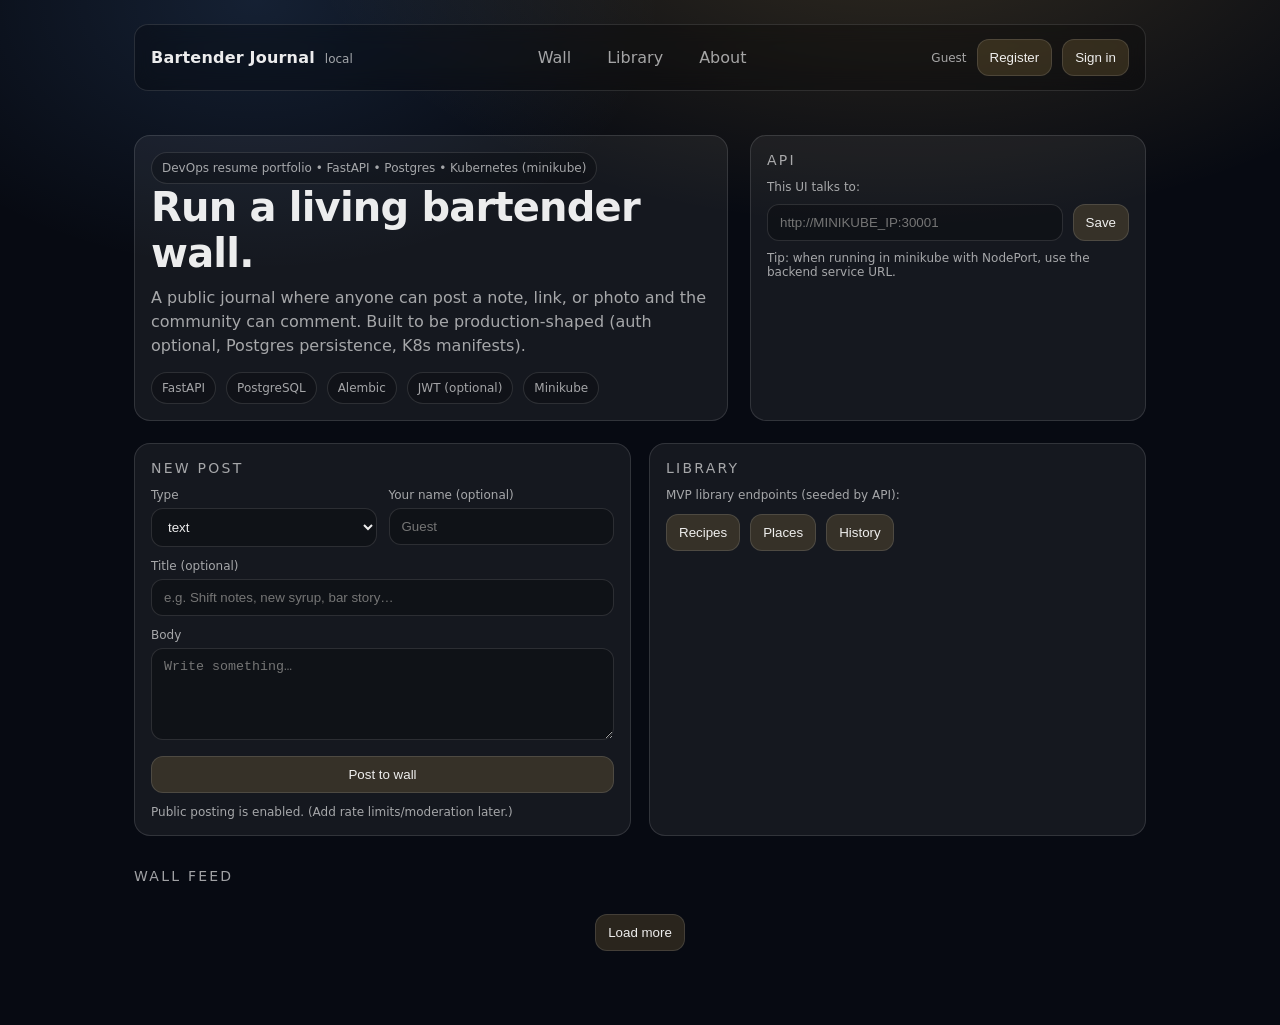
==== frontend/public/index.html @ 5eb646f9 "Hotfix on HTML file" ====
<!doctype html>
<html lang="en">
  <head>
    <meta charset="UTF-8" />
    <meta name="viewport" content="width=device-width, initial-scale=1.0" />
    <title>Bartender Journal</title>
    <link rel="icon" href="data:," />
    <style>
      :root {
        --bg: #070a12;
        --panel: rgba(255, 255, 255, 0.06);
        --text: rgba(255, 255, 255, 0.92);
        --muted: rgba(255, 255, 255, 0.62);
        --border: rgba(255, 255, 255, 0.12);
        --accent: #ffcc66;
        --danger: #ff6b6b;
      }
      * { box-sizing: border-box; }
      body {
        margin: 0;
        font-family: ui-sans-serif, system-ui, -apple-system, Segoe UI, Roboto, Helvetica, Arial, "Apple Color Emoji",
          "Segoe UI Emoji";
        background: radial-gradient(1100px 600px at 70% -10%, rgba(255, 204, 102, 0.18), transparent 55%),
          radial-gradient(900px 600px at 20% 0%, rgba(106, 170, 255, 0.14), transparent 45%),
          var(--bg);
        color: var(--text);
      }
      a { color: var(--accent); text-decoration: none; }
      a:hover { text-decoration: underline; }

      .container { max-width: 1060px; margin: 0 auto; padding: 24px; }
      .nav {
        display: flex; gap: 14px; align-items: center; justify-content: space-between;
        border: 1px solid var(--border); background: rgba(0,0,0,0.25);
        backdrop-filter: blur(10px); border-radius: 14px; padding: 14px 16px;
        position: sticky; top: 14px; z-index: 10;
      }
      .brand { display: flex; align-items: baseline; gap: 10px; }
      .brand h1 { font-size: 16px; margin: 0; letter-spacing: 0.2px; }
      .brand span { font-size: 12px; color: var(--muted); }
      .navlinks { display: flex; gap: 14px; flex-wrap: wrap; justify-content: flex-end; }
      .navlinks a {
        color: var(--muted);
        padding: 6px 10px;
        border-radius: 10px;
        border: 1px solid transparent;
      }
      .navlinks a:hover { color: var(--text); border-color: var(--border); background: rgba(255,255,255,0.04); }

      .nav-actions { display: flex; gap: 10px; flex-wrap: wrap; align-items: center; }
      #userBadge { font-size: 12px; color: var(--muted); }

      .hero { padding: 44px 0 22px; display: grid; grid-template-columns: 1.2fr 0.8fr; gap: 22px; }
      .hero h2 { margin: 0 0 10px; font-size: 40px; letter-spacing: -0.02em; }
      .hero p { margin: 0; color: var(--muted); line-height: 1.5; }
      .card {
        border: 1px solid var(--border);
        background: var(--panel);
        border-radius: 16px;
        padding: 16px;
      }
      .pill {
        display: inline-flex; align-items: center; gap: 8px;
        border: 1px solid var(--border);
        background: rgba(0,0,0,0.22);
        padding: 8px 10px;
        border-radius: 999px;
        color: var(--muted);
        font-size: 12px;
      }
      .stack { display: flex; flex-wrap: wrap; gap: 10px; margin-top: 14px; }
      .grid { display: grid; grid-template-columns: 1fr 1fr; gap: 18px; }
      @media (max-width: 900px) {
        .hero { grid-template-columns: 1fr; }
        .grid { grid-template-columns: 1fr; }
      }

      .section-title { margin: 32px 0 12px; font-size: 14px; text-transform: uppercase; letter-spacing: 0.16em; color: var(--muted); }
      .form-row { display: grid; grid-template-columns: 1fr 1fr; gap: 12px; }
      .form-row-1 { display: grid; grid-template-columns: 1fr; gap: 12px; }
      .input, select, textarea {
        width: 100%;
        border: 1px solid var(--border);
        background: rgba(0,0,0,0.25);
        color: var(--text);
        padding: 10px 12px;
        border-radius: 12px;
        outline: none;
      }
      textarea { resize: vertical; min-height: 92px; }
      label { font-size: 12px; color: var(--muted); display: block; margin: 0 0 6px; }
      button {
        border: 1px solid var(--border);
        background: rgba(255, 204, 102, 0.14);
        color: var(--text);
        padding: 10px 12px;
        border-radius: 12px;
        cursor: pointer;
      }
      button:hover { background: rgba(255, 204, 102, 0.18); }
      button:disabled { opacity: 0.6; cursor: not-allowed; }
      .danger { border-color: rgba(255, 107, 107, 0.35); background: rgba(255, 107, 107, 0.12); }

      .feed { display: grid; gap: 14px; }
      .post-head { display: flex; gap: 10px; align-items: baseline; justify-content: space-between; }
      .post-meta { color: var(--muted); font-size: 12px; }
      .post-title { margin: 0; font-size: 16px; }
      .post-body { margin: 8px 0 0; color: rgba(255,255,255,0.88); line-height: 1.5; white-space: pre-wrap; }
      .post-image { margin-top: 10px; border-radius: 14px; width: 100%; border: 1px solid var(--border); }
      .post-actions { display: flex; gap: 10px; align-items: center; margin-top: 12px; }
      .post-actions .muted { color: var(--muted); font-size: 12px; }
      .comments { margin-top: 12px; display: none; }
      .comment { padding: 10px 12px; border-radius: 12px; border: 1px solid var(--border); background: rgba(0,0,0,0.18); }
      .comment + .comment { margin-top: 10px; }
      .comment .meta { color: var(--muted); font-size: 12px; margin-bottom: 6px; display: flex; justify-content: space-between; gap: 10px; }

      .modal {
        position: fixed;
        inset: 0;
        display: none;
        align-items: center;
        justify-content: center;
        background: rgba(0, 0, 0, 0.6);
        z-index: 20;
      }
      .modal.active { display: flex; }
      .modal-inner {
        max-width: 360px;
        width: 100%;
        border-radius: 16px;
        border: 1px solid var(--border);
        background: var(--panel);
        padding: 16px;
      }
      .modal-header {
        display: flex;
        justify-content: space-between;
        align-items: center;
        margin-bottom: 12px;
      }
      .modal-title {
        font-size: 16px;
        margin: 0;
      }
      .modal-close {
        background: transparent;
        border: none;
        color: var(--muted);
        padding: 4px 6px;
        border-radius: 999px;
      }

      .toast {
        position: fixed; bottom: 16px; right: 16px;
        border: 1px solid var(--border); background: rgba(0,0,0,0.45);
        color: var(--text); padding: 10px 12px; border-radius: 12px;
        max-width: 420px; display: none;
      }
    </style>
  </head>
  <body>
    <div class="container">
      <div class="nav">
        <div class="brand">
          <h1>Bartender Journal</h1>
          <span id="envBadge">local</span>
        </div>
        <div class="navlinks">
          <a href="#wall">Wall</a>
          <a href="#library">Library</a>
          <a href="#about">About</a>
        </div>
        <div class="nav-actions">
          <span id="userBadge" class="post-meta">Guest</span>
          <button id="openRegister">Register</button>
          <button id="openLogin">Sign in</button>
        </div>
      </div>

      <div class="hero" id="about">
        <div class="card">
          <div class="pill">DevOps resume portfolio • FastAPI • Postgres • Kubernetes (minikube)</div>
          <h2>Run a living bartender wall.</h2>
          <p>
            A public journal where anyone can post a note, link, or photo and the community can comment.
            Built to be production-shaped (auth optional, Postgres persistence, K8s manifests).
          </p>
          <div class="stack">
            <div class="pill">FastAPI</div>
            <div class="pill">PostgreSQL</div>
            <div class="pill">Alembic</div>
            <div class="pill">JWT (optional)</div>
            <div class="pill">Minikube</div>
          </div>
        </div>

        <div class="card">
          <div class="section-title" style="margin-top:0;">API</div>
          <div class="post-meta">This UI talks to:</div>
          <div style="margin-top:10px; display:flex; gap:10px;">
            <input class="input" id="apiBase" placeholder="http://MINIKUBE_IP:30001" />
            <button id="saveApiBase">Save</button>
          </div>
          <div class="post-meta" style="margin-top:10px;">
            Tip: when running in minikube with NodePort, use the backend service URL.
          </div>
        </div>
      </div>

      <div class="grid">
        <div class="card" id="wall">
          <div class="section-title" style="margin-top:0;">New post</div>
          <div class="form-row">
            <div>
              <label>Type</label>
              <select id="postType">
                <option value="text" selected>text</option>
                <option value="link">link</option>
                <option value="photo">photo</option>
              </select>
            </div>
            <div>
              <label>Your name (optional)</label>
              <input class="input" id="postAuthor" placeholder="Guest" maxlength="80" />
            </div>
          </div>
          <div class="form-row-1" style="margin-top:12px;">
            <div>
              <label>Title (optional)</label>
              <input class="input" id="postTitle" placeholder="e.g. Shift notes, new syrup, bar story…" maxlength="140" />
            </div>
            <div id="postBodyWrap">
              <label>Body</label>
              <textarea id="postBody" placeholder="Write something…"></textarea>
            </div>
            <div id="postLinkWrap" style="display:none;">
              <label>Link URL</label>
              <input class="input" id="postLink" placeholder="https://..." />
            </div>
            <div id="postPhotoWrap" style="display:none;">
              <label>Image URL</label>
              <input class="input" id="postImage" placeholder="https://...jpg" />
            </div>
            <button id="submitPost">Post to wall</button>
            <div class="post-meta">Public posting is enabled. (Add rate limits/moderation later.)</div>
          </div>
        </div>

        <div class="card" id="library">
          <div class="section-title" style="margin-top:0;">Library</div>
          <div class="post-meta">MVP library endpoints (seeded by API):</div>
          <div style="display:flex; gap:10px; flex-wrap:wrap; margin-top:12px;">
            <button data-library="recipes">Recipes</button>
            <button data-library="places">Places</button>
            <button data-library="history">History</button>
          </div>
          <div id="libraryOut" style="margin-top:12px; color: var(--muted); font-size: 13px; line-height:1.5;"></div>
        </div>
      </div>

      <div class="section-title">Wall feed</div>
      <div id="feed" class="feed"></div>
      <div style="display:flex; justify-content:center; padding: 18px 0 50px;">
        <button id="loadMore">Load more</button>
      </div>
    </div>

    <div id="toast" class="toast"></div>

    <div id="registerModal" class="modal">
      <div class="modal-inner">
        <div class="modal-header">
          <h3 class="modal-title">Register</h3>
          <button class="modal-close" data-close-modal="registerModal">✕</button>
        </div>
        <div class="form-row-1">
          <div>
            <label>Email</label>
            <input class="input" id="regEmail" type="email" placeholder="you@example.com" />
          </div>
          <div>
            <label>Username</label>
            <input class="input" id="regUsername" placeholder="bartender_name" />
          </div>
          <div>
            <label>Password</label>
            <input class="input" id="regPassword" type="password" />
          </div>
          <button id="submitRegister">Create account</button>
        </div>
      </div>
    </div>

    <div id="loginModal" class="modal">
      <div class="modal-inner">
        <div class="modal-header">
          <h3 class="modal-title">Sign in</h3>
          <button class="modal-close" data-close-modal="loginModal">✕</button>
        </div>
        <div class="form-row-1">
          <div>
            <label>Username</label>
            <input class="input" id="loginUsername" placeholder="bartender_name" />
          </div>
          <div>
            <label>Password</label>
            <input class="input" id="loginPassword" type="password" />
          </div>
          <button id="submitLogin">Sign in</button>
        </div>
      </div>
    </div>

    <script>
      const state = {
        apiBase: localStorage.getItem("apiBase") || "",
        token: localStorage.getItem("token") || "",
        currentUsername: localStorage.getItem("username") || "",
        nextCursor: null,
        loading: false,
      };

      const el = (id) => document.getElementById(id);
      const toastEl = el("toast");

      function toast(msg, danger = false) {
        toastEl.textContent = msg;
        toastEl.classList.toggle("danger", danger);
        toastEl.style.display = "block";
        setTimeout(() => (toastEl.style.display = "none"), 2400);
      }

      function api(url) {
        const base = state.apiBase.replace(/\/$/, "");
        return base ? `${base}${url}` : url;
      }

      function updateUserBadge() {
        const badge = el("userBadge");
        if (!badge) return;
        if (state.token && state.currentUsername) {
          badge.textContent = `Signed in as ${state.currentUsername}`;
        } else if (state.token) {
          badge.textContent = "Signed in";
        } else {
          badge.textContent = "Guest";
        }
      }

      async function fetchJson(url, opts = {}) {
        const headers = { "content-type": "application/json", ...(opts.headers || {}) };
        if (state.token) {
          headers["Authorization"] = `Bearer ${state.token}`;
        }
        const res = await fetch(url, { ...opts, headers });
        if (!res.ok) {
          const t = await res.text().catch(() => "");
          throw new Error(`HTTP ${res.status} ${t}`);
        }
        return await res.json();
      }

      async function checkApiReachable() {
        const url = api("/healthz");
        if (!url.startsWith("http")) return { ok: false, error: "Enter a valid API base URL (e.g. http://HOST:30001)" };
        const res = await fetch(url, { method: "GET" });
        if (!res.ok) return { ok: false, error: `API returned ${res.status}` };
        const data = await res.json().catch(() => ({}));
        return data.ok ? { ok: true } : { ok: false, error: "Invalid health response" };
      }

      function fmtTs(iso) {
        try { return new Date(iso).toLocaleString(); } catch { return iso; }
      }

      function setPostType(type) {
        el("postBodyWrap").style.display = type === "text" ? "block" : "none";
        el("postLinkWrap").style.display = type === "link" ? "block" : "none";
        el("postPhotoWrap").style.display = type === "photo" ? "block" : "none";
      }

      function postCard(p) {
        const wrap = document.createElement("div");
        wrap.className = "card";
        wrap.dataset.postId = p.id;

        const title = p.title ? `<h3 class="post-title">${escapeHtml(p.title)}</h3>` : `<h3 class="post-title">${escapeHtml(p.type)}</h3>`;
        const author = p.author_name || "Guest";
        const link = p.link_url ? `<div style="margin-top:10px;"><a href="${escapeAttr(p.link_url)}" target="_blank" rel="noreferrer">${escapeHtml(p.link_url)}</a></div>` : "";
        const body = p.body ? `<div class="post-body">${escapeHtml(p.body)}</div>` : "";
        const img = p.image_url ? `<img class="post-image" src="${escapeAttr(p.image_url)}" alt="post image" loading="lazy" />` : "";

        wrap.innerHTML = `
          <div class="post-head">
            <div>
              ${title}
              <div class="post-meta">by ${escapeHtml(author)} • ${fmtTs(p.created_at)}</div>
            </div>
            <div class="post-meta">${p.comment_count} comments</div>
          </div>
          ${body}
          ${link}
          ${img}
          <div class="post-actions">
            <button class="toggleComments">Comments</button>
            <div class="muted">Add one, or just lurk.</div>
          </div>
          <div class="comments">
            <div class="form-row" style="margin-top:10px;">
              <div>
                <label>Your name (optional)</label>
                <input class="input commentAuthor" placeholder="Guest" maxlength="80" />
              </div>
              <div>
                <label>Comment</label>
                <input class="input commentBody" placeholder="Write a comment…" maxlength="5000" />
              </div>
            </div>
            <div style="display:flex; gap:10px; margin-top:10px;">
              <button class="submitComment">Post comment</button>
              <button class="refreshComments">Refresh</button>
            </div>
            <div class="commentList" style="margin-top:12px;"></div>
          </div>
        `;
        return wrap;
      }

      function escapeHtml(s) {
        return String(s).replace(/[&<>"']/g, (c) => ({ "&": "&amp;", "<": "&lt;", ">": "&gt;", '"': "&quot;", "'": "&#039;" }[c]));
      }
      function escapeAttr(s) { return escapeHtml(s).replace(/"/g, "&quot;"); }

      async function loadFeed(reset = false) {
        if (state.loading) return;
        state.loading = true;
        el("loadMore").disabled = true;
        try {
          const qs = new URLSearchParams({ limit: "10" });
          if (!reset && state.nextCursor) qs.set("cursor", state.nextCursor);
          const data = await fetchJson(api(`/posts?${qs.toString()}`));
          if (reset) el("feed").innerHTML = "";
          data.items.forEach((p) => el("feed").appendChild(postCard(p)));
          state.nextCursor = data.next_cursor || null;
          el("loadMore").style.display = state.nextCursor ? "inline-block" : "none";
        } catch (e) {
          toast(`Feed error: ${e.message}. Set API base URL first.`, true);
        } finally {
          state.loading = false;
          el("loadMore").disabled = false;
        }
      }

      async function submitPost() {
        const type = el("postType").value;
        const author_name = el("postAuthor").value.trim() || null;
        const title = el("postTitle").value.trim() || null;
        const body = el("postBody").value.trim() || null;
        const link_url = el("postLink").value.trim() || null;
        const image_url = el("postImage").value.trim() || null;

        const payload = { type, title, body, link_url, image_url, author_name };
        try {
          el("submitPost").disabled = true;
          await fetchJson(api("/posts"), { method: "POST", body: JSON.stringify(payload) });
          el("postBody").value = "";
          el("postLink").value = "";
          el("postImage").value = "";
          toast("Posted.");
          await loadFeed(true);
        } catch (e) {
          toast(`Post error: ${e.message}`, true);
        } finally {
          el("submitPost").disabled = false;
        }
      }

      async function loadLibrary(which) {
        try {
          el("libraryOut").textContent = "Loading…";
          const data = await fetchJson(api(`/library/${which}`));
          el("libraryOut").innerHTML = `<pre style="margin:0; white-space: pre-wrap;">${escapeHtml(JSON.stringify(data, null, 2))}</pre>`;
        } catch (e) {
          el("libraryOut").textContent = `Error: ${e.message}`;
        }
      }

      async function fetchComments(postId) {
        return await fetchJson(api(`/posts/${postId}/comments`));
      }

      async function renderComments(postEl) {
        const postId = postEl.dataset.postId;
        const list = postEl.querySelector(".commentList");
        list.innerHTML = `<div class="post-meta">Loading…</div>`;
        try {
          const comments = await fetchComments(postId);
          if (!comments.length) {
            list.innerHTML = `<div class="post-meta">No comments yet.</div>`;
            return;
          }
          list.innerHTML = "";
          comments.forEach((c) => {
            const item = document.createElement("div");
            item.className = "comment";
            item.innerHTML = `
              <div class="meta">
                <div>${escapeHtml(c.author_name || "Guest")}</div>
                <div>${fmtTs(c.created_at)}</div>
              </div>
              <div>${escapeHtml(c.body)}</div>
            `;
            list.appendChild(item);
          });
        } catch (e) {
          list.innerHTML = `<div class="post-meta" style="color: var(--danger);">Error: ${escapeHtml(e.message)}</div>`;
        }
      }

      async function submitComment(postEl) {
        const postId = postEl.dataset.postId;
        const author = postEl.querySelector(".commentAuthor").value.trim() || null;
        const body = postEl.querySelector(".commentBody").value.trim();
        if (!body) return toast("Comment body required.", true);

        const btn = postEl.querySelector(".submitComment");
        btn.disabled = true;
        try {
          await fetchJson(api(`/posts/${postId}/comments`), {
            method: "POST",
            body: JSON.stringify({ author_name: author, body }),
          });
          postEl.querySelector(".commentBody").value = "";
          toast("Comment posted.");
          await renderComments(postEl);
          await loadFeed(true);
        } catch (e) {
          toast(`Comment error: ${e.message}`, true);
        } finally {
          btn.disabled = false;
        }
      }

      function openModal(id) {
        const m = document.getElementById(id);
        if (m) m.classList.add("active");
      }

      function closeModal(id) {
        const m = document.getElementById(id);
        if (m) m.classList.remove("active");
      }

      async function submitRegister() {
        const email = el("regEmail").value.trim();
        const username = el("regUsername").value.trim();
        const password = el("regPassword").value;
        if (!email || !username || !password) {
          toast("Email, username and password are required.", true);
          return;
        }
        const btn = el("submitRegister");
        btn.disabled = true;
        try {
          await fetchJson(api("/auth/register"), {
            method: "POST",
            body: JSON.stringify({ email, username, password }),
          });
          toast("Registered. Now sign in.", false);
          closeModal("registerModal");
        } catch (e) {
          toast(`Register error: ${e.message}`, true);
        } finally {
          btn.disabled = false;
        }
      }

      async function submitLogin() {
        const username = el("loginUsername").value.trim();
        const password = el("loginPassword").value;
        if (!username || !password) {
          toast("Username and password required.", true);
          return;
        }
        const btn = el("submitLogin");
        btn.disabled = true;
        try {
          const data = await fetchJson(api("/auth/login"), {
            method: "POST",
            body: JSON.stringify({ username, password }),
          });
          state.token = data.access_token;
          state.currentUsername = username;
          localStorage.setItem("token", state.token);
          localStorage.setItem("username", state.currentUsername);
          updateUserBadge();
          toast("Signed in.", false);
          closeModal("loginModal");
        } catch (e) {
          toast(`Login error: ${e.message}`, true);
        } finally {
          btn.disabled = false;
        }
      }

      // wire up
      el("apiBase").value = state.apiBase;
      el("saveApiBase").addEventListener("click", async () => {
        const url = el("apiBase").value.trim();
        state.apiBase = url;
        localStorage.setItem("apiBase", state.apiBase);

        if (!url) {
          toast("Saved. Enter the API URL (e.g. http://minikube-ip:30001) and click Save to connect.", false);
          return;
        }

        const btn = el("saveApiBase");
        btn.disabled = true;
        try {
          const result = await checkApiReachable();
          if (result.ok) {
            toast("API connected. Loading feed…");
            await loadFeed(true);
          } else {
            toast("Cannot reach API: " + (result.error || "No route to host") + ". Is the backend running? Use the URL your browser can reach (e.g. http://minikube-ip:30001 or http://localhost:30001 if port-forwarding).", true);
          }
        } catch (e) {
          const msg = e.message || String(e);
          const hint = msg.includes("Failed to fetch") || msg.includes("Load failed") || msg.includes("NetworkError")
            ? " Backend unreachable from this browser—check URL, firewall, and that the server is running."
            : "";
          toast("Cannot reach API." + hint + " (" + msg + ")", true);
        } finally {
          btn.disabled = false;
        }
      });

      el("postType").addEventListener("change", (e) => setPostType(e.target.value));
      el("submitPost").addEventListener("click", submitPost);
      el("loadMore").addEventListener("click", () => loadFeed(false));
      el("openRegister").addEventListener("click", () => openModal("registerModal"));
      el("openLogin").addEventListener("click", () => openModal("loginModal"));
      el("submitRegister").addEventListener("click", submitRegister);
      el("submitLogin").addEventListener("click", submitLogin);
      document.querySelectorAll(".modal-close").forEach((btn) => {
        btn.addEventListener("click", () => {
          const id = btn.getAttribute("data-close-modal");
          if (id) closeModal(id);
        });
      });
      document.querySelectorAll(".modal").forEach((m) => {
        m.addEventListener("click", (e) => {
          if (e.target === m) m.classList.remove("active");
        });
      });
      document.querySelectorAll("button[data-library]").forEach((b) => b.addEventListener("click", () => loadLibrary(b.dataset.library)));

      el("feed").addEventListener("click", async (e) => {
        const postEl = e.target.closest(".card");
        if (!postEl) return;
        if (e.target.classList.contains("toggleComments")) {
          const c = postEl.querySelector(".comments");
          c.style.display = c.style.display === "block" ? "none" : "block";
          if (c.style.display === "block") await renderComments(postEl);
        }
        if (e.target.classList.contains("refreshComments")) await renderComments(postEl);
        if (e.target.classList.contains("submitComment")) await submitComment(postEl);
      });

      // start
      setPostType(el("postType").value);
      updateUserBadge();
      if (state.apiBase && state.apiBase.startsWith("http")) {
        loadFeed(true);
      }
    </script>
  </body>
</html>
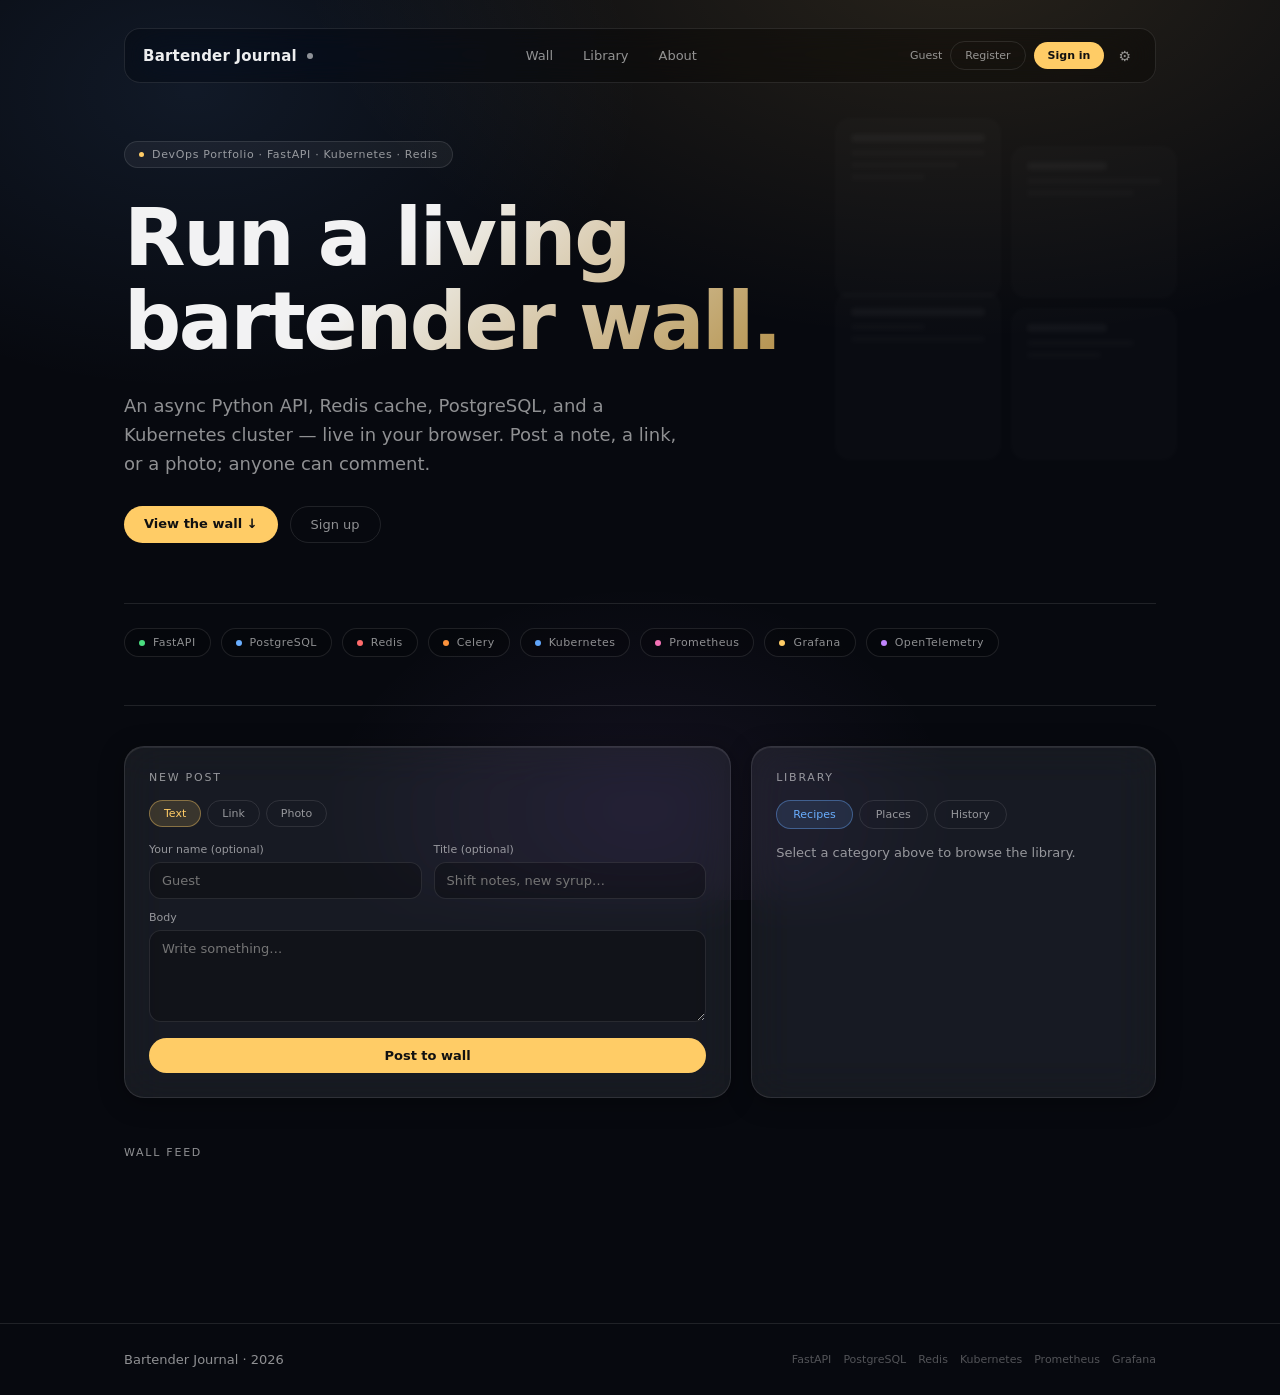
==== commit e124354a: "Redesign frontend into modern dark glassmorphism layout Split monolithic index.html into index.html " ====
--- a/frontend/public/index.html
+++ b/frontend/public/index.html
@@ -5,165 +5,16 @@
     <meta name="viewport" content="width=device-width, initial-scale=1.0" />
     <title>Bartender Journal</title>
     <link rel="icon" href="data:," />
-    <style>
-      :root {
-        --bg: #070a12;
-        --panel: rgba(255, 255, 255, 0.06);
-        --text: rgba(255, 255, 255, 0.92);
-        --muted: rgba(255, 255, 255, 0.62);
-        --border: rgba(255, 255, 255, 0.12);
-        --accent: #ffcc66;
-        --danger: #ff6b6b;
-      }
-      * { box-sizing: border-box; }
-      body {
-        margin: 0;
-        font-family: ui-sans-serif, system-ui, -apple-system, Segoe UI, Roboto, Helvetica, Arial, "Apple Color Emoji",
-          "Segoe UI Emoji";
-        background: radial-gradient(1100px 600px at 70% -10%, rgba(255, 204, 102, 0.18), transparent 55%),
-          radial-gradient(900px 600px at 20% 0%, rgba(106, 170, 255, 0.14), transparent 45%),
-          var(--bg);
-        color: var(--text);
-      }
-      a { color: var(--accent); text-decoration: none; }
-      a:hover { text-decoration: underline; }
-
-      .container { max-width: 1060px; margin: 0 auto; padding: 24px; }
-      .nav {
-        display: flex; gap: 14px; align-items: center; justify-content: space-between;
-        border: 1px solid var(--border); background: rgba(0,0,0,0.25);
-        backdrop-filter: blur(10px); border-radius: 14px; padding: 14px 16px;
-        position: sticky; top: 14px; z-index: 10;
-      }
-      .brand { display: flex; align-items: baseline; gap: 10px; }
-      .brand h1 { font-size: 16px; margin: 0; letter-spacing: 0.2px; }
-      .brand span { font-size: 12px; color: var(--muted); }
-      .navlinks { display: flex; gap: 14px; flex-wrap: wrap; justify-content: flex-end; }
-      .navlinks a {
-        color: var(--muted);
-        padding: 6px 10px;
-        border-radius: 10px;
-        border: 1px solid transparent;
-      }
-      .navlinks a:hover { color: var(--text); border-color: var(--border); background: rgba(255,255,255,0.04); }
-
-      .nav-actions { display: flex; gap: 10px; flex-wrap: wrap; align-items: center; }
-      #userBadge { font-size: 12px; color: var(--muted); }
-
-      .hero { padding: 44px 0 22px; display: grid; grid-template-columns: 1.2fr 0.8fr; gap: 22px; }
-      .hero h2 { margin: 0 0 10px; font-size: 40px; letter-spacing: -0.02em; }
-      .hero p { margin: 0; color: var(--muted); line-height: 1.5; }
-      .card {
-        border: 1px solid var(--border);
-        background: var(--panel);
-        border-radius: 16px;
-        padding: 16px;
-      }
-      .pill {
-        display: inline-flex; align-items: center; gap: 8px;
-        border: 1px solid var(--border);
-        background: rgba(0,0,0,0.22);
-        padding: 8px 10px;
-        border-radius: 999px;
-        color: var(--muted);
-        font-size: 12px;
-      }
-      .stack { display: flex; flex-wrap: wrap; gap: 10px; margin-top: 14px; }
-      .grid { display: grid; grid-template-columns: 1fr 1fr; gap: 18px; }
-      @media (max-width: 900px) {
-        .hero { grid-template-columns: 1fr; }
-        .grid { grid-template-columns: 1fr; }
-      }
-
-      .section-title { margin: 32px 0 12px; font-size: 14px; text-transform: uppercase; letter-spacing: 0.16em; color: var(--muted); }
-      .form-row { display: grid; grid-template-columns: 1fr 1fr; gap: 12px; }
-      .form-row-1 { display: grid; grid-template-columns: 1fr; gap: 12px; }
-      .input, select, textarea {
-        width: 100%;
-        border: 1px solid var(--border);
-        background: rgba(0,0,0,0.25);
-        color: var(--text);
-        padding: 10px 12px;
-        border-radius: 12px;
-        outline: none;
-      }
-      textarea { resize: vertical; min-height: 92px; }
-      label { font-size: 12px; color: var(--muted); display: block; margin: 0 0 6px; }
-      button {
-        border: 1px solid var(--border);
-        background: rgba(255, 204, 102, 0.14);
-        color: var(--text);
-        padding: 10px 12px;
-        border-radius: 12px;
-        cursor: pointer;
-      }
-      button:hover { background: rgba(255, 204, 102, 0.18); }
-      button:disabled { opacity: 0.6; cursor: not-allowed; }
-      .danger { border-color: rgba(255, 107, 107, 0.35); background: rgba(255, 107, 107, 0.12); }
-
-      .feed { display: grid; gap: 14px; }
-      .post-head { display: flex; gap: 10px; align-items: baseline; justify-content: space-between; }
-      .post-meta { color: var(--muted); font-size: 12px; }
-      .post-title { margin: 0; font-size: 16px; }
-      .post-body { margin: 8px 0 0; color: rgba(255,255,255,0.88); line-height: 1.5; white-space: pre-wrap; }
-      .post-image { margin-top: 10px; border-radius: 14px; width: 100%; border: 1px solid var(--border); }
-      .post-actions { display: flex; gap: 10px; align-items: center; margin-top: 12px; }
-      .post-actions .muted { color: var(--muted); font-size: 12px; }
-      .comments { margin-top: 12px; display: none; }
-      .comment { padding: 10px 12px; border-radius: 12px; border: 1px solid var(--border); background: rgba(0,0,0,0.18); }
-      .comment + .comment { margin-top: 10px; }
-      .comment .meta { color: var(--muted); font-size: 12px; margin-bottom: 6px; display: flex; justify-content: space-between; gap: 10px; }
-
-      .modal {
-        position: fixed;
-        inset: 0;
-        display: none;
-        align-items: center;
-        justify-content: center;
-        background: rgba(0, 0, 0, 0.6);
-        z-index: 20;
-      }
-      .modal.active { display: flex; }
-      .modal-inner {
-        max-width: 360px;
-        width: 100%;
-        border-radius: 16px;
-        border: 1px solid var(--border);
-        background: var(--panel);
-        padding: 16px;
-      }
-      .modal-header {
-        display: flex;
-        justify-content: space-between;
-        align-items: center;
-        margin-bottom: 12px;
-      }
-      .modal-title {
-        font-size: 16px;
-        margin: 0;
-      }
-      .modal-close {
-        background: transparent;
-        border: none;
-        color: var(--muted);
-        padding: 4px 6px;
-        border-radius: 999px;
-      }
-
-      .toast {
-        position: fixed; bottom: 16px; right: 16px;
-        border: 1px solid var(--border); background: rgba(0,0,0,0.45);
-        color: var(--text); padding: 10px 12px; border-radius: 12px;
-        max-width: 420px; display: none;
-      }
-    </style>
+    <link rel="stylesheet" href="style.css" />
   </head>
   <body>
-    <div class="container">
-      <div class="nav">
+
+    <!-- ── Navigation ─────────────────────────────────────────────────── -->
+    <div class="nav-wrap">
+      <nav>
         <div class="brand">
-          <h1>Bartender Journal</h1>
-          <span id="envBadge">local</span>
+          <h1 class="brand-name">Bartender Journal</h1>
+          <div class="live-dot" title="API status"></div>
         </div>
         <div class="navlinks">
           <a href="#wall">Wall</a>
@@ -171,107 +22,175 @@
           <a href="#about">About</a>
         </div>
         <div class="nav-actions">
-          <span id="userBadge" class="post-meta">Guest</span>
-          <button id="openRegister">Register</button>
-          <button id="openLogin">Sign in</button>
-        </div>
-      </div>
-
-      <div class="hero" id="about">
-        <div class="card">
-          <div class="pill">DevOps resume portfolio • FastAPI • Postgres • Kubernetes (minikube)</div>
-          <h2>Run a living bartender wall.</h2>
-          <p>
-            A public journal where anyone can post a note, link, or photo and the community can comment.
-            Built to be production-shaped (auth optional, Postgres persistence, K8s manifests).
-          </p>
-          <div class="stack">
-            <div class="pill">FastAPI</div>
-            <div class="pill">PostgreSQL</div>
-            <div class="pill">Alembic</div>
-            <div class="pill">JWT (optional)</div>
-            <div class="pill">Minikube</div>
-          </div>
-        </div>
-
-        <div class="card">
-          <div class="section-title" style="margin-top:0;">API</div>
-          <div class="post-meta">This UI talks to:</div>
-          <div style="margin-top:10px; display:flex; gap:10px;">
-            <input class="input" id="apiBase" placeholder="http://MINIKUBE_IP:30001" />
-            <button id="saveApiBase">Save</button>
-          </div>
-          <div class="post-meta" style="margin-top:10px;">
-            Tip: when running in minikube with NodePort, use the backend service URL.
-          </div>
-        </div>
-      </div>
-
-      <div class="grid">
-        <div class="card" id="wall">
-          <div class="section-title" style="margin-top:0;">New post</div>
-          <div class="form-row">
-            <div>
-              <label>Type</label>
-              <select id="postType">
-                <option value="text" selected>text</option>
-                <option value="link">link</option>
-                <option value="photo">photo</option>
-              </select>
-            </div>
+          <span id="userBadge"></span>
+          <button id="openRegister" class="btn-ghost btn-sm">Register</button>
+          <button id="openLogin" class="btn-primary btn-sm">Sign in</button>
+          <button id="settingsToggle" class="nav-settings-toggle" title="API settings">&#x2699;</button>
+        </div>
+      </nav>
+      <div id="settingsDrawer" class="settings-drawer">
+        <div class="settings-row">
+          <label for="apiBase">API base URL</label>
+          <input class="input" id="apiBase" placeholder="http://MINIKUBE_IP:30001" style="max-width:320px;" />
+          <button id="saveApiBase" class="btn-ghost btn-sm">Save</button>
+        </div>
+      </div>
+    </div>
+
+    <div class="container">
+
+      <!-- ── Hero ─────────────────────────────────────────────────────── -->
+      <section class="hero" id="about">
+        <div class="announce-badge">
+          <span class="dot"></span>
+          DevOps Portfolio &middot; FastAPI &middot; Kubernetes &middot; Redis
+        </div>
+        <h2 class="hero-headline">Run a living<br>bartender wall.</h2>
+        <p class="hero-sub">
+          An async Python API, Redis cache, PostgreSQL, and a Kubernetes cluster &mdash;
+          live in your browser. Post a note, a link, or a photo; anyone can comment.
+        </p>
+        <div class="hero-ctas">
+          <a href="#wall" id="ctaWall" class="btn-primary">View the wall &darr;</a>
+          <button id="heroSignup" class="btn-ghost">Sign up</button>
+        </div>
+
+        <!-- Static mosaic decoration -->
+        <div class="hero-mosaic" aria-hidden="true">
+          <div class="mosaic-card">
+            <div class="mc-bar"></div>
+            <div class="mc-line"></div>
+            <div class="mc-line med"></div>
+            <div class="mc-line short"></div>
+          </div>
+          <div class="mosaic-card" style="margin-top:28px;">
+            <div class="mc-bar short"></div>
+            <div class="mc-line"></div>
+            <div class="mc-line med"></div>
+          </div>
+          <div class="mosaic-card" style="margin-top:-16px;">
+            <div class="mc-bar"></div>
+            <div class="mc-line short"></div>
+            <div class="mc-line"></div>
+          </div>
+          <div class="mosaic-card">
+            <div class="mc-bar short"></div>
+            <div class="mc-line med"></div>
+            <div class="mc-line short"></div>
+          </div>
+        </div>
+      </section>
+
+      <!-- ── Tech stack strip ──────────────────────────────────────────── -->
+      <div class="stack-strip">
+        <span class="stack-pill"><span class="sp-dot" style="background:#4ade80;"></span>FastAPI</span>
+        <span class="stack-pill"><span class="sp-dot" style="background:#6aaeff;"></span>PostgreSQL</span>
+        <span class="stack-pill"><span class="sp-dot" style="background:#ff6b6b;"></span>Redis</span>
+        <span class="stack-pill"><span class="sp-dot" style="background:#fb923c;"></span>Celery</span>
+        <span class="stack-pill"><span class="sp-dot" style="background:#60a5fa;"></span>Kubernetes</span>
+        <span class="stack-pill"><span class="sp-dot" style="background:#f472b6;"></span>Prometheus</span>
+        <span class="stack-pill"><span class="sp-dot" style="background:#ffcc66;"></span>Grafana</span>
+        <span class="stack-pill"><span class="sp-dot" style="background:#c084fc;"></span>OpenTelemetry</span>
+      </div>
+
+      <!-- ── App grid (post form + library) ────────────────────────────── -->
+      <div class="app-grid">
+
+        <!-- New post form -->
+        <div class="glass" style="padding:24px;" id="wall">
+          <div class="section-title">New post</div>
+          <div class="type-tabs">
+            <button class="type-tab active" data-type="text">Text</button>
+            <button class="type-tab" data-type="link">Link</button>
+            <button class="type-tab" data-type="photo">Photo</button>
+          </div>
+          <!-- hidden select keeps value in sync for JS -->
+          <select id="postType" style="display:none;">
+            <option value="text" selected>text</option>
+            <option value="link">link</option>
+            <option value="photo">photo</option>
+          </select>
+          <div class="form-row" style="margin-bottom:12px;">
             <div>
               <label>Your name (optional)</label>
               <input class="input" id="postAuthor" placeholder="Guest" maxlength="80" />
             </div>
-          </div>
-          <div class="form-row-1" style="margin-top:12px;">
             <div>
               <label>Title (optional)</label>
-              <input class="input" id="postTitle" placeholder="e.g. Shift notes, new syrup, bar story…" maxlength="140" />
-            </div>
+              <input class="input" id="postTitle" placeholder="Shift notes, new syrup…" maxlength="140" />
+            </div>
+          </div>
+          <div class="form-row-1">
             <div id="postBodyWrap">
               <label>Body</label>
               <textarea id="postBody" placeholder="Write something…"></textarea>
             </div>
             <div id="postLinkWrap" style="display:none;">
               <label>Link URL</label>
-              <input class="input" id="postLink" placeholder="https://..." />
+              <input class="input" id="postLink" placeholder="https://…" />
             </div>
             <div id="postPhotoWrap" style="display:none;">
               <label>Image URL</label>
-              <input class="input" id="postImage" placeholder="https://...jpg" />
-            </div>
-            <button id="submitPost">Post to wall</button>
-            <div class="post-meta">Public posting is enabled. (Add rate limits/moderation later.)</div>
-          </div>
-        </div>
-
-        <div class="card" id="library">
-          <div class="section-title" style="margin-top:0;">Library</div>
-          <div class="post-meta">MVP library endpoints (seeded by API):</div>
-          <div style="display:flex; gap:10px; flex-wrap:wrap; margin-top:12px;">
-            <button data-library="recipes">Recipes</button>
-            <button data-library="places">Places</button>
-            <button data-library="history">History</button>
-          </div>
-          <div id="libraryOut" style="margin-top:12px; color: var(--muted); font-size: 13px; line-height:1.5;"></div>
-        </div>
-      </div>
-
-      <div class="section-title">Wall feed</div>
-      <div id="feed" class="feed"></div>
-      <div style="display:flex; justify-content:center; padding: 18px 0 50px;">
-        <button id="loadMore">Load more</button>
-      </div>
-    </div>
-
+              <input class="input" id="postImage" placeholder="https://…jpg" />
+            </div>
+            <button id="submitPost" class="btn-primary">Post to wall</button>
+          </div>
+        </div>
+
+        <!-- Library -->
+        <div class="glass" style="padding:24px;" id="library">
+          <div class="section-title">Library</div>
+          <div class="library-tabs">
+            <button class="lib-tab active" data-library="recipes">Recipes</button>
+            <button class="lib-tab" data-library="places">Places</button>
+            <button class="lib-tab" data-library="history">History</button>
+          </div>
+          <div id="libraryOut" style="color:var(--muted);font-size:13px;">
+            Select a category above to browse the library.
+          </div>
+        </div>
+
+      </div><!-- /app-grid -->
+
+      <!-- ── Wall feed ──────────────────────────────────────────────────── -->
+      <section class="wall-section">
+        <div class="wall-header">
+          <div class="section-title" style="margin:0;">Wall feed</div>
+        </div>
+        <div id="feed" class="feed"></div>
+        <div class="load-more-wrap">
+          <button id="loadMore" class="btn-ghost" style="display:none;">Load more</button>
+        </div>
+      </section>
+
+    </div><!-- /container -->
+
+    <!-- ── Footer ────────────────────────────────────────────────────────── -->
+    <footer>
+      <div class="container">
+        <div class="footer-inner">
+          <div class="footer-brand">Bartender Journal &middot; 2026</div>
+          <div class="footer-stack">
+            <span>FastAPI</span>
+            <span>PostgreSQL</span>
+            <span>Redis</span>
+            <span>Kubernetes</span>
+            <span>Prometheus</span>
+            <span>Grafana</span>
+          </div>
+        </div>
+      </div>
+    </footer>
+
+    <!-- ── Toast ──────────────────────────────────────────────────────────── -->
     <div id="toast" class="toast"></div>
 
+    <!-- ── Register modal ─────────────────────────────────────────────────── -->
     <div id="registerModal" class="modal">
-      <div class="modal-inner">
+      <div class="modal-inner glass">
         <div class="modal-header">
           <h3 class="modal-title">Register</h3>
-          <button class="modal-close" data-close-modal="registerModal">✕</button>
+          <button class="modal-close" data-close-modal="registerModal">&#x2715;</button>
         </div>
         <div class="form-row-1">
           <div>
@@ -286,16 +205,17 @@
             <label>Password</label>
             <input class="input" id="regPassword" type="password" />
           </div>
-          <button id="submitRegister">Create account</button>
+          <button id="submitRegister" class="btn-primary">Create account</button>
         </div>
       </div>
     </div>
 
+    <!-- ── Login modal ────────────────────────────────────────────────────── -->
     <div id="loginModal" class="modal">
-      <div class="modal-inner">
+      <div class="modal-inner glass">
         <div class="modal-header">
           <h3 class="modal-title">Sign in</h3>
-          <button class="modal-close" data-close-modal="loginModal">✕</button>
+          <button class="modal-close" data-close-modal="loginModal">&#x2715;</button>
         </div>
         <div class="form-row-1">
           <div>
@@ -306,375 +226,11 @@
             <label>Password</label>
             <input class="input" id="loginPassword" type="password" />
           </div>
-          <button id="submitLogin">Sign in</button>
+          <button id="submitLogin" class="btn-primary">Sign in</button>
         </div>
       </div>
     </div>
 
-    <script>
-      const state = {
-        apiBase: localStorage.getItem("apiBase") || "",
-        token: localStorage.getItem("token") || "",
-        currentUsername: localStorage.getItem("username") || "",
-        nextCursor: null,
-        loading: false,
-      };
-
-      const el = (id) => document.getElementById(id);
-      const toastEl = el("toast");
-
-      function toast(msg, danger = false) {
-        toastEl.textContent = msg;
-        toastEl.classList.toggle("danger", danger);
-        toastEl.style.display = "block";
-        setTimeout(() => (toastEl.style.display = "none"), 2400);
-      }
-
-      function api(url) {
-        const base = state.apiBase.replace(/\/$/, "");
-        return base ? `${base}${url}` : url;
-      }
-
-      function updateUserBadge() {
-        const badge = el("userBadge");
-        if (!badge) return;
-        if (state.token && state.currentUsername) {
-          badge.textContent = `Signed in as ${state.currentUsername}`;
-        } else if (state.token) {
-          badge.textContent = "Signed in";
-        } else {
-          badge.textContent = "Guest";
-        }
-      }
-
-      async function fetchJson(url, opts = {}) {
-        const headers = { "content-type": "application/json", ...(opts.headers || {}) };
-        if (state.token) {
-          headers["Authorization"] = `Bearer ${state.token}`;
-        }
-        const res = await fetch(url, { ...opts, headers });
-        if (!res.ok) {
-          const t = await res.text().catch(() => "");
-          throw new Error(`HTTP ${res.status} ${t}`);
-        }
-        return await res.json();
-      }
-
-      async function checkApiReachable() {
-        const url = api("/healthz");
-        if (!url.startsWith("http")) return { ok: false, error: "Enter a valid API base URL (e.g. http://HOST:30001)" };
-        const res = await fetch(url, { method: "GET" });
-        if (!res.ok) return { ok: false, error: `API returned ${res.status}` };
-        const data = await res.json().catch(() => ({}));
-        return data.ok ? { ok: true } : { ok: false, error: "Invalid health response" };
-      }
-
-      function fmtTs(iso) {
-        try { return new Date(iso).toLocaleString(); } catch { return iso; }
-      }
-
-      function setPostType(type) {
-        el("postBodyWrap").style.display = type === "text" ? "block" : "none";
-        el("postLinkWrap").style.display = type === "link" ? "block" : "none";
-        el("postPhotoWrap").style.display = type === "photo" ? "block" : "none";
-      }
-
-      function postCard(p) {
-        const wrap = document.createElement("div");
-        wrap.className = "card";
-        wrap.dataset.postId = p.id;
-
-        const title = p.title ? `<h3 class="post-title">${escapeHtml(p.title)}</h3>` : `<h3 class="post-title">${escapeHtml(p.type)}</h3>`;
-        const author = p.author_name || "Guest";
-        const link = p.link_url ? `<div style="margin-top:10px;"><a href="${escapeAttr(p.link_url)}" target="_blank" rel="noreferrer">${escapeHtml(p.link_url)}</a></div>` : "";
-        const body = p.body ? `<div class="post-body">${escapeHtml(p.body)}</div>` : "";
-        const img = p.image_url ? `<img class="post-image" src="${escapeAttr(p.image_url)}" alt="post image" loading="lazy" />` : "";
-
-        wrap.innerHTML = `
-          <div class="post-head">
-            <div>
-              ${title}
-              <div class="post-meta">by ${escapeHtml(author)} • ${fmtTs(p.created_at)}</div>
-            </div>
-            <div class="post-meta">${p.comment_count} comments</div>
-          </div>
-          ${body}
-          ${link}
-          ${img}
-          <div class="post-actions">
-            <button class="toggleComments">Comments</button>
-            <div class="muted">Add one, or just lurk.</div>
-          </div>
-          <div class="comments">
-            <div class="form-row" style="margin-top:10px;">
-              <div>
-                <label>Your name (optional)</label>
-                <input class="input commentAuthor" placeholder="Guest" maxlength="80" />
-              </div>
-              <div>
-                <label>Comment</label>
-                <input class="input commentBody" placeholder="Write a comment…" maxlength="5000" />
-              </div>
-            </div>
-            <div style="display:flex; gap:10px; margin-top:10px;">
-              <button class="submitComment">Post comment</button>
-              <button class="refreshComments">Refresh</button>
-            </div>
-            <div class="commentList" style="margin-top:12px;"></div>
-          </div>
-        `;
-        return wrap;
-      }
-
-      function escapeHtml(s) {
-        return String(s).replace(/[&<>"']/g, (c) => ({ "&": "&amp;", "<": "&lt;", ">": "&gt;", '"': "&quot;", "'": "&#039;" }[c]));
-      }
-      function escapeAttr(s) { return escapeHtml(s).replace(/"/g, "&quot;"); }
-
-      async function loadFeed(reset = false) {
-        if (state.loading) return;
-        state.loading = true;
-        el("loadMore").disabled = true;
-        try {
-          const qs = new URLSearchParams({ limit: "10" });
-          if (!reset && state.nextCursor) qs.set("cursor", state.nextCursor);
-          const data = await fetchJson(api(`/posts?${qs.toString()}`));
-          if (reset) el("feed").innerHTML = "";
-          data.items.forEach((p) => el("feed").appendChild(postCard(p)));
-          state.nextCursor = data.next_cursor || null;
-          el("loadMore").style.display = state.nextCursor ? "inline-block" : "none";
-        } catch (e) {
-          toast(`Feed error: ${e.message}. Set API base URL first.`, true);
-        } finally {
-          state.loading = false;
-          el("loadMore").disabled = false;
-        }
-      }
-
-      async function submitPost() {
-        const type = el("postType").value;
-        const author_name = el("postAuthor").value.trim() || null;
-        const title = el("postTitle").value.trim() || null;
-        const body = el("postBody").value.trim() || null;
-        const link_url = el("postLink").value.trim() || null;
-        const image_url = el("postImage").value.trim() || null;
-
-        const payload = { type, title, body, link_url, image_url, author_name };
-        try {
-          el("submitPost").disabled = true;
-          await fetchJson(api("/posts"), { method: "POST", body: JSON.stringify(payload) });
-          el("postBody").value = "";
-          el("postLink").value = "";
-          el("postImage").value = "";
-          toast("Posted.");
-          await loadFeed(true);
-        } catch (e) {
-          toast(`Post error: ${e.message}`, true);
-        } finally {
-          el("submitPost").disabled = false;
-        }
-      }
-
-      async function loadLibrary(which) {
-        try {
-          el("libraryOut").textContent = "Loading…";
-          const data = await fetchJson(api(`/library/${which}`));
-          el("libraryOut").innerHTML = `<pre style="margin:0; white-space: pre-wrap;">${escapeHtml(JSON.stringify(data, null, 2))}</pre>`;
-        } catch (e) {
-          el("libraryOut").textContent = `Error: ${e.message}`;
-        }
-      }
-
-      async function fetchComments(postId) {
-        return await fetchJson(api(`/posts/${postId}/comments`));
-      }
-
-      async function renderComments(postEl) {
-        const postId = postEl.dataset.postId;
-        const list = postEl.querySelector(".commentList");
-        list.innerHTML = `<div class="post-meta">Loading…</div>`;
-        try {
-          const comments = await fetchComments(postId);
-          if (!comments.length) {
-            list.innerHTML = `<div class="post-meta">No comments yet.</div>`;
-            return;
-          }
-          list.innerHTML = "";
-          comments.forEach((c) => {
-            const item = document.createElement("div");
-            item.className = "comment";
-            item.innerHTML = `
-              <div class="meta">
-                <div>${escapeHtml(c.author_name || "Guest")}</div>
-                <div>${fmtTs(c.created_at)}</div>
-              </div>
-              <div>${escapeHtml(c.body)}</div>
-            `;
-            list.appendChild(item);
-          });
-        } catch (e) {
-          list.innerHTML = `<div class="post-meta" style="color: var(--danger);">Error: ${escapeHtml(e.message)}</div>`;
-        }
-      }
-
-      async function submitComment(postEl) {
-        const postId = postEl.dataset.postId;
-        const author = postEl.querySelector(".commentAuthor").value.trim() || null;
-        const body = postEl.querySelector(".commentBody").value.trim();
-        if (!body) return toast("Comment body required.", true);
-
-        const btn = postEl.querySelector(".submitComment");
-        btn.disabled = true;
-        try {
-          await fetchJson(api(`/posts/${postId}/comments`), {
-            method: "POST",
-            body: JSON.stringify({ author_name: author, body }),
-          });
-          postEl.querySelector(".commentBody").value = "";
-          toast("Comment posted.");
-          await renderComments(postEl);
-          await loadFeed(true);
-        } catch (e) {
-          toast(`Comment error: ${e.message}`, true);
-        } finally {
-          btn.disabled = false;
-        }
-      }
-
-      function openModal(id) {
-        const m = document.getElementById(id);
-        if (m) m.classList.add("active");
-      }
-
-      function closeModal(id) {
-        const m = document.getElementById(id);
-        if (m) m.classList.remove("active");
-      }
-
-      async function submitRegister() {
-        const email = el("regEmail").value.trim();
-        const username = el("regUsername").value.trim();
-        const password = el("regPassword").value;
-        if (!email || !username || !password) {
-          toast("Email, username and password are required.", true);
-          return;
-        }
-        const btn = el("submitRegister");
-        btn.disabled = true;
-        try {
-          await fetchJson(api("/auth/register"), {
-            method: "POST",
-            body: JSON.stringify({ email, username, password }),
-          });
-          toast("Registered. Now sign in.", false);
-          closeModal("registerModal");
-        } catch (e) {
-          toast(`Register error: ${e.message}`, true);
-        } finally {
-          btn.disabled = false;
-        }
-      }
-
-      async function submitLogin() {
-        const username = el("loginUsername").value.trim();
-        const password = el("loginPassword").value;
-        if (!username || !password) {
-          toast("Username and password required.", true);
-          return;
-        }
-        const btn = el("submitLogin");
-        btn.disabled = true;
-        try {
-          const data = await fetchJson(api("/auth/login"), {
-            method: "POST",
-            body: JSON.stringify({ username, password }),
-          });
-          state.token = data.access_token;
-          state.currentUsername = username;
-          localStorage.setItem("token", state.token);
-          localStorage.setItem("username", state.currentUsername);
-          updateUserBadge();
-          toast("Signed in.", false);
-          closeModal("loginModal");
-        } catch (e) {
-          toast(`Login error: ${e.message}`, true);
-        } finally {
-          btn.disabled = false;
-        }
-      }
-
-      // wire up
-      el("apiBase").value = state.apiBase;
-      el("saveApiBase").addEventListener("click", async () => {
-        const url = el("apiBase").value.trim();
-        state.apiBase = url;
-        localStorage.setItem("apiBase", state.apiBase);
-
-        if (!url) {
-          toast("Saved. Enter the API URL (e.g. http://minikube-ip:30001) and click Save to connect.", false);
-          return;
-        }
-
-        const btn = el("saveApiBase");
-        btn.disabled = true;
-        try {
-          const result = await checkApiReachable();
-          if (result.ok) {
-            toast("API connected. Loading feed…");
-            await loadFeed(true);
-          } else {
-            toast("Cannot reach API: " + (result.error || "No route to host") + ". Is the backend running? Use the URL your browser can reach (e.g. http://minikube-ip:30001 or http://localhost:30001 if port-forwarding).", true);
-          }
-        } catch (e) {
-          const msg = e.message || String(e);
-          const hint = msg.includes("Failed to fetch") || msg.includes("Load failed") || msg.includes("NetworkError")
-            ? " Backend unreachable from this browser—check URL, firewall, and that the server is running."
-            : "";
-          toast("Cannot reach API." + hint + " (" + msg + ")", true);
-        } finally {
-          btn.disabled = false;
-        }
-      });
-
-      el("postType").addEventListener("change", (e) => setPostType(e.target.value));
-      el("submitPost").addEventListener("click", submitPost);
-      el("loadMore").addEventListener("click", () => loadFeed(false));
-      el("openRegister").addEventListener("click", () => openModal("registerModal"));
-      el("openLogin").addEventListener("click", () => openModal("loginModal"));
-      el("submitRegister").addEventListener("click", submitRegister);
-      el("submitLogin").addEventListener("click", submitLogin);
-      document.querySelectorAll(".modal-close").forEach((btn) => {
-        btn.addEventListener("click", () => {
-          const id = btn.getAttribute("data-close-modal");
-          if (id) closeModal(id);
-        });
-      });
-      document.querySelectorAll(".modal").forEach((m) => {
-        m.addEventListener("click", (e) => {
-          if (e.target === m) m.classList.remove("active");
-        });
-      });
-      document.querySelectorAll("button[data-library]").forEach((b) => b.addEventListener("click", () => loadLibrary(b.dataset.library)));
-
-      el("feed").addEventListener("click", async (e) => {
-        const postEl = e.target.closest(".card");
-        if (!postEl) return;
-        if (e.target.classList.contains("toggleComments")) {
-          const c = postEl.querySelector(".comments");
-          c.style.display = c.style.display === "block" ? "none" : "block";
-          if (c.style.display === "block") await renderComments(postEl);
-        }
-        if (e.target.classList.contains("refreshComments")) await renderComments(postEl);
-        if (e.target.classList.contains("submitComment")) await submitComment(postEl);
-      });
-
-      // start
-      setPostType(el("postType").value);
-      updateUserBadge();
-      if (state.apiBase && state.apiBase.startsWith("http")) {
-        loadFeed(true);
-      }
-    </script>
+    <script src="app.js"></script>
   </body>
 </html>
-
--- a/frontend/public/style.css
+++ b/frontend/public/style.css
@@ -0,0 +1,390 @@
+/* ── Design Tokens ────────────────────────────────────────────────────── */
+:root {
+  --bg:          #07090f;
+  --panel:       rgba(255,255,255,0.07);
+  --panel-hover: rgba(255,255,255,0.10);
+  --border:      rgba(255,255,255,0.10);
+  --border-glow: rgba(255,204,102,0.25);
+  --text:        rgba(255,255,255,0.93);
+  --muted:       rgba(255,255,255,0.55);
+  --accent:      #ffcc66;
+  --accent-2:    #6aaeff;
+  --accent-3:    #c084fc;
+  --danger:      #ff6b6b;
+  --success:     #4ade80;
+
+  --text-xs:   11px;
+  --text-sm:   13px;
+  --text-base: 15px;
+  --text-lg:   18px;
+  --text-xl:   22px;
+  --text-2xl:  32px;
+  --text-hero: clamp(52px, 7vw, 80px);
+}
+
+/* ── Reset ────────────────────────────────────────────────────────────── */
+*, *::before, *::after { box-sizing: border-box; }
+body {
+  margin: 0;
+  font-family: ui-sans-serif, system-ui, -apple-system, "Segoe UI", Roboto, Helvetica, Arial, "Apple Color Emoji", "Segoe UI Emoji";
+  font-size: var(--text-base);
+  background:
+    radial-gradient(ellipse 1200px 700px at 75% -5%,  rgba(255,204,102,0.13), transparent 55%),
+    radial-gradient(ellipse  900px 600px at 15% 10%,  rgba(106,170,255,0.10), transparent 50%),
+    radial-gradient(ellipse  700px 500px at 50% 90%,  rgba(192,132,252,0.07), transparent 45%),
+    var(--bg);
+  background-attachment: fixed;
+  color: var(--text);
+  min-height: 100vh;
+}
+a { color: var(--accent); text-decoration: none; }
+a:hover { text-decoration: underline; }
+
+/* ── Glassmorphism plate ──────────────────────────────────────────────── */
+.glass {
+  background: var(--panel);
+  border: 1px solid var(--border);
+  border-radius: 20px;
+  backdrop-filter: blur(20px) saturate(160%);
+  -webkit-backdrop-filter: blur(20px) saturate(160%);
+  box-shadow: 0 4px 24px rgba(0,0,0,0.35), inset 0 1px 0 rgba(255,255,255,0.08);
+  transition: border-color 0.2s;
+}
+.glass:hover { border-color: rgba(255,255,255,0.15); }
+
+/* ── Layout ───────────────────────────────────────────────────────────── */
+.container { max-width: 1080px; margin: 0 auto; padding: 0 24px; }
+
+/* ── Navigation ───────────────────────────────────────────────────────── */
+.nav-wrap { padding: 14px 24px 0; position: sticky; top: 14px; z-index: 10; max-width: 1080px; margin: 0 auto; }
+nav {
+  display: flex; gap: 14px; align-items: center; justify-content: space-between;
+  background: rgba(0,0,0,0.3);
+  border: 1px solid var(--border);
+  border-radius: 16px;
+  backdrop-filter: blur(20px) saturate(160%);
+  -webkit-backdrop-filter: blur(20px) saturate(160%);
+  padding: 12px 18px;
+}
+.brand { display: flex; align-items: center; gap: 10px; }
+.brand-name { font-size: 15px; font-weight: 600; margin: 0; letter-spacing: 0.2px; }
+.live-dot {
+  width: 6px; height: 6px; border-radius: 50%;
+  background: var(--success);
+  box-shadow: 0 0 6px var(--success);
+  animation: pulse 2s infinite;
+}
+@keyframes pulse {
+  0%, 100% { opacity: 1; transform: scale(1); }
+  50%       { opacity: 0.5; transform: scale(0.85); }
+}
+.navlinks { display: flex; gap: 4px; }
+.navlinks a {
+  color: var(--muted); font-size: var(--text-sm);
+  padding: 6px 12px; border-radius: 10px; border: 1px solid transparent;
+  transition: color 0.15s, border-color 0.15s, background 0.15s;
+}
+.navlinks a:hover { color: var(--text); border-color: var(--border); background: rgba(255,255,255,0.04); text-decoration: none; }
+.nav-actions { display: flex; gap: 8px; align-items: center; }
+#userBadge { font-size: var(--text-xs); color: var(--muted); }
+.nav-settings-toggle {
+  background: transparent; border: none; color: var(--muted);
+  cursor: pointer; font-size: 14px; padding: 4px 6px; border-radius: 8px;
+  transition: color 0.15s;
+}
+.nav-settings-toggle:hover { color: var(--text); background: rgba(255,255,255,0.06); }
+
+/* Settings drawer */
+.settings-drawer {
+  max-height: 0; overflow: hidden;
+  transition: max-height 0.3s ease, padding 0.3s;
+  padding: 0 18px;
+}
+.settings-drawer.open { max-height: 80px; padding: 10px 18px; }
+.settings-row { display: flex; gap: 10px; align-items: center; }
+.settings-row label { font-size: var(--text-xs); color: var(--muted); white-space: nowrap; }
+
+/* ── Hero ─────────────────────────────────────────────────────────────── */
+.hero {
+  padding: 72px 0 60px;
+  display: flex; flex-direction: column; align-items: flex-start; gap: 28px;
+  position: relative;
+}
+.announce-badge {
+  display: inline-flex; align-items: center; gap: 8px;
+  border: 1px solid var(--border);
+  background: rgba(255,255,255,0.05);
+  padding: 6px 14px; border-radius: 999px;
+  font-size: var(--text-xs); color: var(--muted); letter-spacing: 0.06em;
+}
+.announce-badge .dot { width: 5px; height: 5px; border-radius: 50%; background: var(--accent); }
+.hero-headline {
+  font-size: var(--text-hero);
+  font-weight: 700;
+  letter-spacing: -0.03em;
+  line-height: 1.05;
+  margin: 0;
+  background: linear-gradient(135deg, rgba(255,255,255,0.95) 40%, rgba(255,204,102,0.7) 100%);
+  -webkit-background-clip: text;
+  -webkit-text-fill-color: transparent;
+  background-clip: text;
+}
+.hero-sub {
+  font-size: var(--text-lg); color: var(--muted); line-height: 1.6;
+  max-width: 560px; margin: 0;
+}
+.hero-ctas { display: flex; gap: 12px; flex-wrap: wrap; }
+.hero-mosaic {
+  position: absolute; right: -20px; top: 50px;
+  width: 340px; height: 340px;
+  pointer-events: none; user-select: none;
+  display: grid; grid-template-columns: 1fr 1fr; gap: 12px;
+  opacity: 0.25; filter: blur(2px);
+}
+.mosaic-card {
+  border: 1px solid rgba(255,255,255,0.12);
+  border-radius: 14px;
+  background: rgba(255,255,255,0.05);
+  padding: 14px;
+}
+.mosaic-card .mc-bar { height: 8px; border-radius: 4px; background: rgba(255,255,255,0.15); margin-bottom: 8px; }
+.mosaic-card .mc-bar.short { width: 60%; }
+.mosaic-card .mc-line { height: 6px; border-radius: 3px; background: rgba(255,255,255,0.08); margin-bottom: 6px; }
+.mosaic-card .mc-line.med { width: 80%; }
+.mosaic-card .mc-line.short { width: 55%; }
+@media (max-width: 900px) { .hero-mosaic { display: none; } }
+
+/* ── Tech stack strip ────────────────────────────────────────────────── */
+.stack-strip {
+  display: flex; gap: 10px; flex-wrap: wrap;
+  padding: 24px 0 48px;
+  border-top: 1px solid var(--border);
+  border-bottom: 1px solid var(--border);
+  margin-bottom: 40px;
+}
+.stack-pill {
+  display: inline-flex; align-items: center; gap: 8px;
+  border: 1px solid var(--border);
+  background: rgba(0,0,0,0.2);
+  padding: 7px 14px; border-radius: 999px;
+  color: var(--muted); font-size: var(--text-xs); letter-spacing: 0.04em;
+  transition: color 0.15s, border-color 0.15s;
+}
+.stack-pill:hover { color: var(--text); border-color: rgba(255,255,255,0.2); }
+.stack-pill .sp-dot { width: 6px; height: 6px; border-radius: 50%; flex-shrink: 0; }
+
+/* ── App grid ─────────────────────────────────────────────────────────── */
+.app-grid { display: grid; grid-template-columns: 1.5fr 1fr; gap: 20px; margin-bottom: 48px; }
+@media (max-width: 900px) { .app-grid { grid-template-columns: 1fr; } }
+
+/* ── Section title ────────────────────────────────────────────────────── */
+.section-title {
+  font-size: var(--text-xs); text-transform: uppercase;
+  letter-spacing: 0.16em; color: var(--muted);
+  margin: 0 0 16px;
+}
+
+/* ── Inputs ───────────────────────────────────────────────────────────── */
+.input, select, textarea {
+  width: 100%;
+  border: 1px solid var(--border);
+  background: rgba(0,0,0,0.28);
+  color: var(--text);
+  padding: 10px 12px;
+  border-radius: 12px;
+  outline: none;
+  font-size: var(--text-sm);
+  font-family: inherit;
+  transition: border-color 0.15s;
+}
+.input:focus, select:focus, textarea:focus {
+  border-color: var(--border-glow);
+  box-shadow: 0 0 0 3px rgba(255,204,102,0.08);
+}
+textarea { resize: vertical; min-height: 92px; }
+label { font-size: var(--text-xs); color: var(--muted); display: block; margin: 0 0 6px; }
+.form-row { display: grid; grid-template-columns: 1fr 1fr; gap: 12px; }
+.form-row-1 { display: grid; grid-template-columns: 1fr; gap: 12px; }
+
+/* ── Buttons ──────────────────────────────────────────────────────────── */
+.btn-primary {
+  background: var(--accent); color: #111;
+  border: none; padding: 10px 20px; border-radius: 999px;
+  font-size: var(--text-sm); font-weight: 600; cursor: pointer;
+  transition: filter 0.15s;
+}
+.btn-primary:hover { filter: brightness(1.1); }
+.btn-primary:disabled { opacity: 0.5; cursor: not-allowed; filter: none; }
+
+.btn-ghost {
+  background: transparent; color: var(--muted);
+  border: 1px solid var(--border); padding: 10px 20px; border-radius: 999px;
+  font-size: var(--text-sm); cursor: pointer;
+  transition: color 0.15s, border-color 0.15s;
+}
+.btn-ghost:hover { color: var(--text); border-color: rgba(255,255,255,0.25); }
+.btn-ghost:disabled { opacity: 0.5; cursor: not-allowed; }
+
+.btn-sm {
+  padding: 7px 14px; font-size: var(--text-xs); border-radius: 999px;
+}
+
+button { font-family: inherit; }
+
+/* legacy fallback for inline buttons that haven't been classed */
+.nav-actions button, .modal button { cursor: pointer; font-family: inherit; }
+
+/* ── Type selector tabs ───────────────────────────────────────────────── */
+.type-tabs { display: flex; gap: 6px; margin-bottom: 16px; }
+.type-tab {
+  padding: 6px 14px; border-radius: 999px; font-size: var(--text-xs); cursor: pointer;
+  border: 1px solid var(--border); background: transparent; color: var(--muted);
+  transition: all 0.15s;
+}
+.type-tab.active { background: rgba(255,204,102,0.15); border-color: rgba(255,204,102,0.4); color: var(--accent); }
+
+/* ── Post card ────────────────────────────────────────────────────────── */
+.feed { display: grid; gap: 14px; }
+.post-card {
+  padding: 20px;
+  animation: fadeUp 0.25s ease both;
+}
+@keyframes fadeUp {
+  from { opacity: 0; transform: translateY(12px); }
+  to   { opacity: 1; transform: translateY(0); }
+}
+.post-header { display: flex; justify-content: space-between; align-items: flex-start; margin-bottom: 14px; }
+.post-author { display: flex; gap: 10px; align-items: center; }
+.avatar {
+  width: 28px; height: 28px; border-radius: 50%;
+  display: flex; align-items: center; justify-content: center;
+  font-size: 12px; font-weight: 700; flex-shrink: 0; color: #111;
+}
+.author-name { font-size: var(--text-sm); font-weight: 500; }
+.post-time { font-size: var(--text-xs); color: var(--muted); }
+.type-badge {
+  font-size: 10px; font-weight: 600; letter-spacing: 0.06em; text-transform: uppercase;
+  padding: 3px 9px; border-radius: 999px; border: 1px solid;
+}
+.type-badge.type-text  { color: var(--accent);   border-color: rgba(255,204,102,0.35); background: rgba(255,204,102,0.10); }
+.type-badge.type-link  { color: var(--accent-2);  border-color: rgba(106,170,255,0.35); background: rgba(106,170,255,0.10); }
+.type-badge.type-photo { color: var(--accent-3);  border-color: rgba(192,132,252,0.35); background: rgba(192,132,252,0.10); }
+
+.post-title { margin: 0 0 8px; font-size: var(--text-lg); font-weight: 600; line-height: 1.35; }
+.post-body { margin: 0; color: rgba(255,255,255,0.82); line-height: 1.6; white-space: pre-wrap; font-size: var(--text-sm); }
+.post-link { margin-top: 10px; font-size: var(--text-sm); }
+.post-image { margin-top: 12px; border-radius: 14px; width: 100%; border: 1px solid var(--border); display: block; }
+.post-footer { display: flex; justify-content: space-between; align-items: center; margin-top: 16px; padding-top: 14px; border-top: 1px solid rgba(255,255,255,0.07); }
+
+/* Comments */
+.comments-panel { display: none; margin-top: 16px; }
+.comment-form { display: grid; grid-template-columns: 1fr 1fr; gap: 10px; }
+.comment-actions { display: flex; gap: 8px; margin-top: 10px; }
+.comment-list { margin-top: 16px; display: grid; gap: 10px; }
+.comment-item {
+  padding: 12px 14px; border-radius: 14px;
+  border: 1px solid var(--border); background: rgba(0,0,0,0.18);
+}
+.comment-meta { font-size: var(--text-xs); color: var(--muted); display: flex; justify-content: space-between; margin-bottom: 6px; }
+.comment-body { font-size: var(--text-sm); line-height: 1.5; }
+
+/* Skeleton */
+.skeleton-card { padding: 20px; }
+.skel-line {
+  border-radius: 4px;
+  background: linear-gradient(90deg, rgba(255,255,255,0.04) 25%, rgba(255,255,255,0.09) 50%, rgba(255,255,255,0.04) 75%);
+  background-size: 200% 100%;
+  animation: shimmer 1.4s infinite;
+}
+@keyframes shimmer {
+  from { background-position: -200% 0; }
+  to   { background-position:  200% 0; }
+}
+.skel-line.h16 { height: 16px; margin-bottom: 10px; }
+.skel-line.h12 { height: 12px; margin-bottom: 8px; width: 70%; }
+.skel-line.h8  { height: 8px;  margin-bottom: 6px; width: 50%; }
+
+/* ── Library panel ────────────────────────────────────────────────────── */
+.library-tabs { display: flex; gap: 6px; margin-bottom: 16px; }
+.lib-tab {
+  padding: 7px 16px; border-radius: 999px; font-size: var(--text-xs);
+  border: 1px solid var(--border); background: transparent; color: var(--muted);
+  cursor: pointer; transition: all 0.15s; font-family: inherit;
+}
+.lib-tab.active { background: rgba(106,170,255,0.12); border-color: rgba(106,170,255,0.4); color: var(--accent-2); }
+.library-list { display: grid; gap: 8px; }
+.library-item {
+  padding: 12px 14px; border-radius: 14px;
+  border: 1px solid var(--border); background: rgba(0,0,0,0.15);
+  transition: background 0.15s;
+}
+.library-item:hover { background: rgba(255,255,255,0.05); }
+.library-item-title { font-size: var(--text-sm); font-weight: 500; margin-bottom: 4px; }
+.library-item-tags { display: flex; gap: 6px; flex-wrap: wrap; }
+.tag-chip {
+  font-size: 10px; padding: 2px 8px; border-radius: 999px;
+  border: 1px solid rgba(106,170,255,0.25); color: var(--accent-2);
+  background: rgba(106,170,255,0.08);
+}
+#libraryOut { color: var(--muted); font-size: var(--text-sm); }
+
+/* ── Wall section ─────────────────────────────────────────────────────── */
+.wall-section { margin-bottom: 60px; }
+.wall-header { display: flex; justify-content: space-between; align-items: center; margin-bottom: 20px; }
+.load-more-wrap { display: flex; justify-content: center; padding: 24px 0 60px; }
+
+/* ── Footer ───────────────────────────────────────────────────────────── */
+footer {
+  border-top: 1px solid var(--border);
+  padding: 28px 0;
+  margin-top: 40px;
+}
+.footer-inner { display: flex; justify-content: space-between; align-items: center; flex-wrap: wrap; gap: 16px; }
+.footer-brand { font-size: var(--text-sm); color: var(--muted); }
+.footer-stack { display: flex; gap: 12px; flex-wrap: wrap; }
+.footer-stack span { font-size: var(--text-xs); color: rgba(255,255,255,0.3); }
+
+/* ── Modal ────────────────────────────────────────────────────────────── */
+.modal {
+  position: fixed; inset: 0;
+  display: none; align-items: center; justify-content: center;
+  background: rgba(0,0,0,0.6);
+  z-index: 100;
+  animation: fadeIn 0.15s ease;
+}
+.modal.active { display: flex; }
+@keyframes fadeIn { from { opacity: 0; } to { opacity: 1; } }
+.modal-inner {
+  max-width: 380px; width: calc(100% - 32px);
+  border-radius: 20px; padding: 24px;
+  animation: scaleIn 0.15s ease;
+}
+@keyframes scaleIn { from { transform: scale(0.97); opacity: 0; } to { transform: scale(1); opacity: 1; } }
+.modal-header { display: flex; justify-content: space-between; align-items: center; margin-bottom: 18px; }
+.modal-title { font-size: var(--text-xl); font-weight: 600; margin: 0; }
+.modal-close {
+  background: transparent; border: none; color: var(--muted);
+  padding: 4px 8px; border-radius: 8px; cursor: pointer; font-size: 16px;
+  transition: color 0.15s;
+}
+.modal-close:hover { color: var(--text); }
+
+/* ── Toast ────────────────────────────────────────────────────────────── */
+.toast {
+  position: fixed; bottom: 20px; right: 20px;
+  border: 1px solid var(--border); background: rgba(10,12,18,0.9);
+  backdrop-filter: blur(12px);
+  color: var(--text); padding: 12px 16px; border-radius: 14px;
+  max-width: 400px; display: none; font-size: var(--text-sm);
+  box-shadow: 0 8px 32px rgba(0,0,0,0.4);
+  z-index: 200;
+}
+.toast.danger { border-color: rgba(255,107,107,0.4); color: var(--danger); }
+
+/* ── Responsive ───────────────────────────────────────────────────────── */
+@media (max-width: 900px) {
+  .hero { padding: 48px 0 36px; }
+  .comment-form { grid-template-columns: 1fr; }
+  .navlinks { display: none; }
+  .footer-inner { flex-direction: column; align-items: flex-start; }
+}
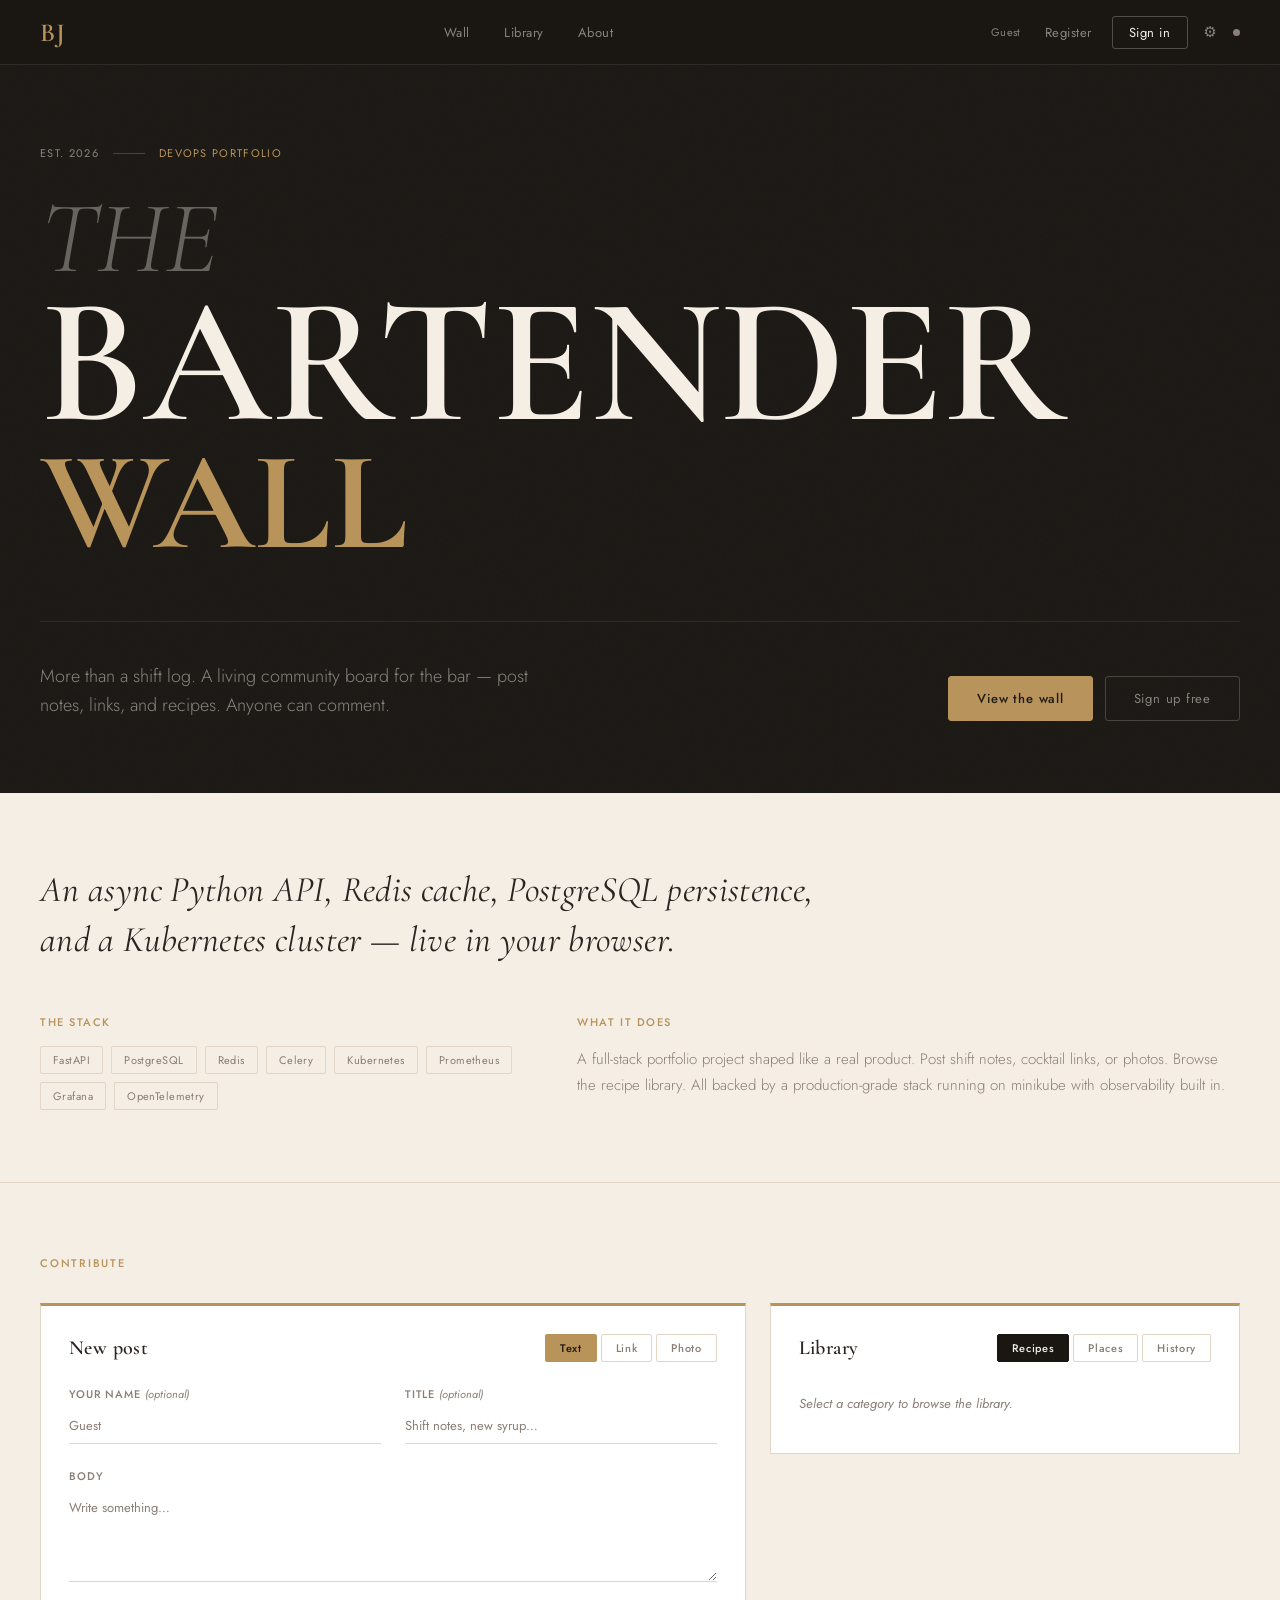
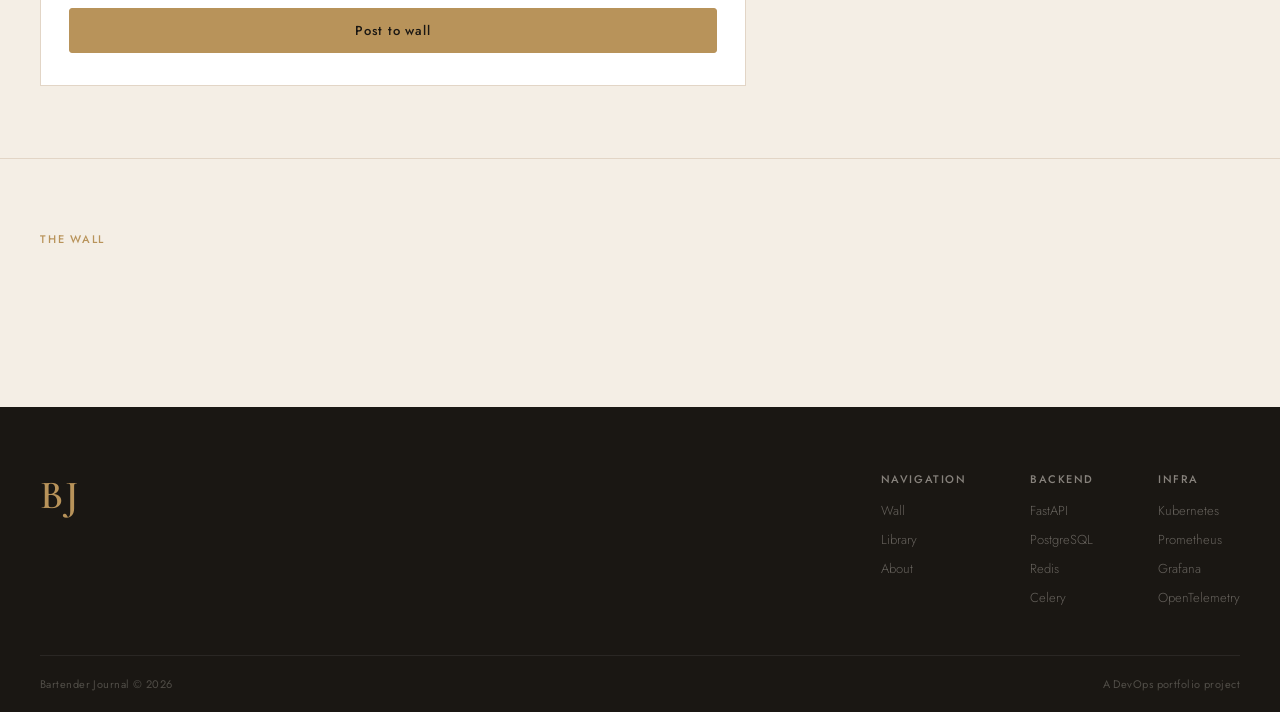
==== commit 0cbfad41: "feat: redesign frontend with luxury editorial aesthetic Complete visual redesign replacing dark glas" ====
--- a/frontend/public/index.html
+++ b/frontend/public/index.html
@@ -5,17 +5,17 @@
     <meta name="viewport" content="width=device-width, initial-scale=1.0" />
     <title>Bartender Journal</title>
     <link rel="icon" href="data:," />
+    <link rel="preconnect" href="https://fonts.googleapis.com" />
+    <link rel="preconnect" href="https://fonts.gstatic.com" crossorigin />
+    <link href="https://fonts.googleapis.com/css2?family=Cormorant+Garamond:ital,wght@0,300;0,400;0,600;0,700;1,300;1,400&family=Jost:wght@300;400;500;600&display=swap" rel="stylesheet" />
     <link rel="stylesheet" href="style.css" />
   </head>
   <body>
 
-    <!-- ── Navigation ─────────────────────────────────────────────────── -->
-    <div class="nav-wrap">
-      <nav>
-        <div class="brand">
-          <h1 class="brand-name">Bartender Journal</h1>
-          <div class="live-dot" title="API status"></div>
-        </div>
+    <!-- ── Navigation ──────────────────────────────────────────────────── -->
+    <header class="site-header">
+      <nav class="site-nav">
+        <div class="nav-logo">BJ</div>
         <div class="navlinks">
           <a href="#wall">Wall</a>
           <a href="#library">Library</a>
@@ -23,210 +23,234 @@
         </div>
         <div class="nav-actions">
           <span id="userBadge"></span>
-          <button id="openRegister" class="btn-ghost btn-sm">Register</button>
-          <button id="openLogin" class="btn-primary btn-sm">Sign in</button>
-          <button id="settingsToggle" class="nav-settings-toggle" title="API settings">&#x2699;</button>
+          <button id="openRegister" class="btn-text-nav">Register</button>
+          <button id="openLogin" class="btn-outline-nav btn-sm">Sign in</button>
+          <button id="settingsToggle" class="nav-gear" title="API settings">&#x2699;</button>
+          <div class="live-dot" title="API status"></div>
         </div>
       </nav>
       <div id="settingsDrawer" class="settings-drawer">
         <div class="settings-row">
           <label for="apiBase">API base URL</label>
-          <input class="input" id="apiBase" placeholder="http://MINIKUBE_IP:30001" style="max-width:320px;" />
-          <button id="saveApiBase" class="btn-ghost btn-sm">Save</button>
-        </div>
-      </div>
-    </div>
-
-    <div class="container">
-
-      <!-- ── Hero ─────────────────────────────────────────────────────── -->
-      <section class="hero" id="about">
-        <div class="announce-badge">
-          <span class="dot"></span>
-          DevOps Portfolio &middot; FastAPI &middot; Kubernetes &middot; Redis
-        </div>
-        <h2 class="hero-headline">Run a living<br>bartender wall.</h2>
-        <p class="hero-sub">
-          An async Python API, Redis cache, PostgreSQL, and a Kubernetes cluster &mdash;
-          live in your browser. Post a note, a link, or a photo; anyone can comment.
+          <input class="input" id="apiBase" placeholder="http://MINIKUBE_IP:30001" />
+          <button id="saveApiBase" class="btn-outline-nav btn-sm">Save</button>
+        </div>
+      </div>
+    </header>
+
+    <!-- ── Hero ────────────────────────────────────────────────────────── -->
+    <section class="hero" id="about">
+      <div class="hero-noise" aria-hidden="true"></div>
+      <div class="hero-inner">
+        <div class="hero-meta">
+          <span class="hero-year">Est. 2026</span>
+          <span class="hero-divider"></span>
+          <span class="hero-tag">DevOps Portfolio</span>
+        </div>
+        <h1 class="hero-headline">
+          <span class="hl-1">THE</span>
+          <span class="hl-2">BARTENDER</span>
+          <span class="hl-3">WALL</span>
+        </h1>
+      </div>
+      <div class="hero-bottom">
+        <p class="hero-tagline">
+          More than a shift log. A living community board for the bar &mdash;
+          post notes, links, and recipes. Anyone can comment.
         </p>
         <div class="hero-ctas">
-          <a href="#wall" id="ctaWall" class="btn-primary">View the wall &darr;</a>
-          <button id="heroSignup" class="btn-ghost">Sign up</button>
-        </div>
-
-        <!-- Static mosaic decoration -->
-        <div class="hero-mosaic" aria-hidden="true">
-          <div class="mosaic-card">
-            <div class="mc-bar"></div>
-            <div class="mc-line"></div>
-            <div class="mc-line med"></div>
-            <div class="mc-line short"></div>
-          </div>
-          <div class="mosaic-card" style="margin-top:28px;">
-            <div class="mc-bar short"></div>
-            <div class="mc-line"></div>
-            <div class="mc-line med"></div>
-          </div>
-          <div class="mosaic-card" style="margin-top:-16px;">
-            <div class="mc-bar"></div>
-            <div class="mc-line short"></div>
-            <div class="mc-line"></div>
-          </div>
-          <div class="mosaic-card">
-            <div class="mc-bar short"></div>
-            <div class="mc-line med"></div>
-            <div class="mc-line short"></div>
-          </div>
-        </div>
-      </section>
-
-      <!-- ── Tech stack strip ──────────────────────────────────────────── -->
-      <div class="stack-strip">
-        <span class="stack-pill"><span class="sp-dot" style="background:#4ade80;"></span>FastAPI</span>
-        <span class="stack-pill"><span class="sp-dot" style="background:#6aaeff;"></span>PostgreSQL</span>
-        <span class="stack-pill"><span class="sp-dot" style="background:#ff6b6b;"></span>Redis</span>
-        <span class="stack-pill"><span class="sp-dot" style="background:#fb923c;"></span>Celery</span>
-        <span class="stack-pill"><span class="sp-dot" style="background:#60a5fa;"></span>Kubernetes</span>
-        <span class="stack-pill"><span class="sp-dot" style="background:#f472b6;"></span>Prometheus</span>
-        <span class="stack-pill"><span class="sp-dot" style="background:#ffcc66;"></span>Grafana</span>
-        <span class="stack-pill"><span class="sp-dot" style="background:#c084fc;"></span>OpenTelemetry</span>
-      </div>
-
-      <!-- ── App grid (post form + library) ────────────────────────────── -->
-      <div class="app-grid">
+          <a href="#wall" id="ctaWall" class="btn-brass">View the wall</a>
+          <button id="heroSignup" class="btn-ghost-light">Sign up free</button>
+        </div>
+      </div>
+    </section>
+
+    <!-- ── About strip ─────────────────────────────────────────────────── -->
+    <section class="about-strip" id="about-detail">
+      <div class="about-lede">
+        An async Python API, Redis cache, PostgreSQL persistence, and a Kubernetes cluster &mdash; live in your browser.
+      </div>
+      <div class="about-cols">
+        <div class="about-col">
+          <div class="about-col-label">The stack</div>
+          <div class="stack-chips">
+            <span class="chip">FastAPI</span>
+            <span class="chip">PostgreSQL</span>
+            <span class="chip">Redis</span>
+            <span class="chip">Celery</span>
+            <span class="chip">Kubernetes</span>
+            <span class="chip">Prometheus</span>
+            <span class="chip">Grafana</span>
+            <span class="chip">OpenTelemetry</span>
+          </div>
+        </div>
+        <div class="about-col">
+          <div class="about-col-label">What it does</div>
+          <p>
+            A full-stack portfolio project shaped like a real product. Post shift notes,
+            cocktail links, or photos. Browse the recipe library. All backed by a
+            production-grade stack running on minikube with observability built in.
+          </p>
+        </div>
+      </div>
+    </section>
+
+    <!-- ── Contribute: new post + library ──────────────────────────────── -->
+    <section class="contribute-section" id="wall">
+      <div class="section-eyebrow">Contribute</div>
+      <div class="contribute-grid">
 
         <!-- New post form -->
-        <div class="glass" style="padding:24px;" id="wall">
-          <div class="section-title">New post</div>
-          <div class="type-tabs">
-            <button class="type-tab active" data-type="text">Text</button>
-            <button class="type-tab" data-type="link">Link</button>
-            <button class="type-tab" data-type="photo">Photo</button>
-          </div>
-          <!-- hidden select keeps value in sync for JS -->
+        <div class="panel">
+          <div class="panel-head">
+            <div class="panel-title">New post</div>
+            <div class="type-tabs">
+              <button class="type-tab active" data-type="text">Text</button>
+              <button class="type-tab" data-type="link">Link</button>
+              <button class="type-tab" data-type="photo">Photo</button>
+            </div>
+          </div>
           <select id="postType" style="display:none;">
             <option value="text" selected>text</option>
             <option value="link">link</option>
             <option value="photo">photo</option>
           </select>
-          <div class="form-row" style="margin-bottom:12px;">
-            <div>
-              <label>Your name (optional)</label>
+          <div class="form-row">
+            <div class="field">
+              <label>Your name <span class="opt">(optional)</span></label>
               <input class="input" id="postAuthor" placeholder="Guest" maxlength="80" />
             </div>
-            <div>
-              <label>Title (optional)</label>
+            <div class="field">
+              <label>Title <span class="opt">(optional)</span></label>
               <input class="input" id="postTitle" placeholder="Shift notes, new syrup…" maxlength="140" />
             </div>
           </div>
-          <div class="form-row-1">
-            <div id="postBodyWrap">
+          <div class="form-stack">
+            <div id="postBodyWrap" class="field">
               <label>Body</label>
               <textarea id="postBody" placeholder="Write something…"></textarea>
             </div>
-            <div id="postLinkWrap" style="display:none;">
+            <div id="postLinkWrap" class="field" style="display:none;">
               <label>Link URL</label>
               <input class="input" id="postLink" placeholder="https://…" />
             </div>
-            <div id="postPhotoWrap" style="display:none;">
+            <div id="postPhotoWrap" class="field" style="display:none;">
               <label>Image URL</label>
               <input class="input" id="postImage" placeholder="https://…jpg" />
             </div>
-            <button id="submitPost" class="btn-primary">Post to wall</button>
+            <button id="submitPost" class="btn-brass btn-full">Post to wall</button>
           </div>
         </div>
 
         <!-- Library -->
-        <div class="glass" style="padding:24px;" id="library">
-          <div class="section-title">Library</div>
-          <div class="library-tabs">
-            <button class="lib-tab active" data-library="recipes">Recipes</button>
-            <button class="lib-tab" data-library="places">Places</button>
-            <button class="lib-tab" data-library="history">History</button>
-          </div>
-          <div id="libraryOut" style="color:var(--muted);font-size:13px;">
-            Select a category above to browse the library.
-          </div>
-        </div>
-
-      </div><!-- /app-grid -->
-
-      <!-- ── Wall feed ──────────────────────────────────────────────────── -->
-      <section class="wall-section">
-        <div class="wall-header">
-          <div class="section-title" style="margin:0;">Wall feed</div>
-        </div>
-        <div id="feed" class="feed"></div>
-        <div class="load-more-wrap">
-          <button id="loadMore" class="btn-ghost" style="display:none;">Load more</button>
-        </div>
-      </section>
-
-    </div><!-- /container -->
-
-    <!-- ── Footer ────────────────────────────────────────────────────────── -->
-    <footer>
-      <div class="container">
-        <div class="footer-inner">
-          <div class="footer-brand">Bartender Journal &middot; 2026</div>
-          <div class="footer-stack">
-            <span>FastAPI</span>
-            <span>PostgreSQL</span>
-            <span>Redis</span>
-            <span>Kubernetes</span>
-            <span>Prometheus</span>
-            <span>Grafana</span>
-          </div>
+        <div class="panel" id="library">
+          <div class="panel-head">
+            <div class="panel-title">Library</div>
+            <div class="library-tabs">
+              <button class="lib-tab active" data-library="recipes">Recipes</button>
+              <button class="lib-tab" data-library="places">Places</button>
+              <button class="lib-tab" data-library="history">History</button>
+            </div>
+          </div>
+          <div id="libraryOut" class="library-placeholder">
+            Select a category to browse the library.
+          </div>
+        </div>
+
+      </div>
+    </section>
+
+    <!-- ── Wall feed ───────────────────────────────────────────────────── -->
+    <section class="wall-section">
+      <div class="wall-head">
+        <div class="section-eyebrow">The wall</div>
+      </div>
+      <div id="feed" class="feed"></div>
+      <div class="load-more-wrap">
+        <button id="loadMore" class="btn-outline-dark" style="display:none;">Load more posts</button>
+      </div>
+    </section>
+
+    <!-- ── Footer ──────────────────────────────────────────────────────── -->
+    <footer class="site-footer">
+      <div class="footer-inner">
+        <div class="footer-top">
+          <div class="footer-logo">BJ</div>
+          <div class="footer-nav">
+            <div class="footer-col">
+              <div class="footer-col-head">Navigation</div>
+              <a href="#wall">Wall</a>
+              <a href="#library">Library</a>
+              <a href="#about">About</a>
+            </div>
+            <div class="footer-col">
+              <div class="footer-col-head">Backend</div>
+              <span>FastAPI</span>
+              <span>PostgreSQL</span>
+              <span>Redis</span>
+              <span>Celery</span>
+            </div>
+            <div class="footer-col">
+              <div class="footer-col-head">Infra</div>
+              <span>Kubernetes</span>
+              <span>Prometheus</span>
+              <span>Grafana</span>
+              <span>OpenTelemetry</span>
+            </div>
+          </div>
+        </div>
+        <div class="footer-bottom">
+          <span>Bartender Journal &copy; 2026</span>
+          <span>A DevOps portfolio project</span>
         </div>
       </div>
     </footer>
 
-    <!-- ── Toast ──────────────────────────────────────────────────────────── -->
+    <!-- ── Toast ──────────────────────────────────────────────────────── -->
     <div id="toast" class="toast"></div>
 
-    <!-- ── Register modal ─────────────────────────────────────────────────── -->
+    <!-- ── Register modal ─────────────────────────────────────────────── -->
     <div id="registerModal" class="modal">
-      <div class="modal-inner glass">
+      <div class="modal-inner">
         <div class="modal-header">
-          <h3 class="modal-title">Register</h3>
+          <h3 class="modal-title">Create account</h3>
           <button class="modal-close" data-close-modal="registerModal">&#x2715;</button>
         </div>
-        <div class="form-row-1">
-          <div>
+        <div class="form-stack">
+          <div class="field">
             <label>Email</label>
             <input class="input" id="regEmail" type="email" placeholder="you@example.com" />
           </div>
-          <div>
+          <div class="field">
             <label>Username</label>
             <input class="input" id="regUsername" placeholder="bartender_name" />
           </div>
-          <div>
+          <div class="field">
             <label>Password</label>
             <input class="input" id="regPassword" type="password" />
           </div>
-          <button id="submitRegister" class="btn-primary">Create account</button>
+          <button id="submitRegister" class="btn-brass btn-full">Create account</button>
         </div>
       </div>
     </div>
 
-    <!-- ── Login modal ────────────────────────────────────────────────────── -->
+    <!-- ── Login modal ────────────────────────────────────────────────── -->
     <div id="loginModal" class="modal">
-      <div class="modal-inner glass">
+      <div class="modal-inner">
         <div class="modal-header">
           <h3 class="modal-title">Sign in</h3>
           <button class="modal-close" data-close-modal="loginModal">&#x2715;</button>
         </div>
-        <div class="form-row-1">
-          <div>
+        <div class="form-stack">
+          <div class="field">
             <label>Username</label>
             <input class="input" id="loginUsername" placeholder="bartender_name" />
           </div>
-          <div>
+          <div class="field">
             <label>Password</label>
             <input class="input" id="loginPassword" type="password" />
           </div>
-          <button id="submitLogin" class="btn-primary">Sign in</button>
+          <button id="submitLogin" class="btn-brass btn-full">Sign in</button>
         </div>
       </div>
     </div>
--- a/frontend/public/style.css
+++ b/frontend/public/style.css
@@ -1,298 +1,710 @@
-/* ── Design Tokens ────────────────────────────────────────────────────── */
+/* ── Design Tokens ─────────────────────────────────────────────────────── */
 :root {
-  --bg:          #07090f;
-  --panel:       rgba(255,255,255,0.07);
-  --panel-hover: rgba(255,255,255,0.10);
-  --border:      rgba(255,255,255,0.10);
-  --border-glow: rgba(255,204,102,0.25);
-  --text:        rgba(255,255,255,0.93);
-  --muted:       rgba(255,255,255,0.55);
-  --accent:      #ffcc66;
-  --accent-2:    #6aaeff;
-  --accent-3:    #c084fc;
-  --danger:      #ff6b6b;
-  --success:     #4ade80;
-
+  /* Light body */
+  --bg:         #F4EEE5;
+  --surface:    #FDFAF6;
+  --card:       #FFFFFF;
+  --border:     #E2D5C6;
+
+  /* Dark sections (nav, hero, footer) */
+  --dark:       #1A1713;
+  --dark-2:     #241E1A;
+  --dark-3:     #2E2722;
+
+  /* Typography */
+  --text:       #2C2420;
+  --text-inv:   #F4EEE5;
+  --muted:      #8A7E76;
+  --muted-inv:  rgba(244, 238, 229, 0.50);
+
+  /* Accent — warm brass */
+  --accent:     #B8935A;
+  --accent-2:   #D4AC7A;
+  --accent-3:   #9A7A46;
+
+  /* Feedback */
+  --success:    #5D8A6A;
+  --danger:     #B85A5A;
+
+  /* Fonts */
+  --font-display: 'Cormorant Garamond', Georgia, serif;
+  --font-body:    'Jost', system-ui, -apple-system, sans-serif;
+
+  /* Sizes */
   --text-xs:   11px;
   --text-sm:   13px;
   --text-base: 15px;
   --text-lg:   18px;
   --text-xl:   22px;
   --text-2xl:  32px;
-  --text-hero: clamp(52px, 7vw, 80px);
-}
-
-/* ── Reset ────────────────────────────────────────────────────────────── */
+}
+
+/* ── Reset ──────────────────────────────────────────────────────────────── */
 *, *::before, *::after { box-sizing: border-box; }
 body {
   margin: 0;
-  font-family: ui-sans-serif, system-ui, -apple-system, "Segoe UI", Roboto, Helvetica, Arial, "Apple Color Emoji", "Segoe UI Emoji";
+  font-family: var(--font-body);
   font-size: var(--text-base);
-  background:
-    radial-gradient(ellipse 1200px 700px at 75% -5%,  rgba(255,204,102,0.13), transparent 55%),
-    radial-gradient(ellipse  900px 600px at 15% 10%,  rgba(106,170,255,0.10), transparent 50%),
-    radial-gradient(ellipse  700px 500px at 50% 90%,  rgba(192,132,252,0.07), transparent 45%),
-    var(--bg);
-  background-attachment: fixed;
+  background: var(--bg);
   color: var(--text);
-  min-height: 100vh;
-}
-a { color: var(--accent); text-decoration: none; }
-a:hover { text-decoration: underline; }
-
-/* ── Glassmorphism plate ──────────────────────────────────────────────── */
-.glass {
-  background: var(--panel);
-  border: 1px solid var(--border);
-  border-radius: 20px;
-  backdrop-filter: blur(20px) saturate(160%);
-  -webkit-backdrop-filter: blur(20px) saturate(160%);
-  box-shadow: 0 4px 24px rgba(0,0,0,0.35), inset 0 1px 0 rgba(255,255,255,0.08);
-  transition: border-color 0.2s;
-}
-.glass:hover { border-color: rgba(255,255,255,0.15); }
-
-/* ── Layout ───────────────────────────────────────────────────────────── */
-.container { max-width: 1080px; margin: 0 auto; padding: 0 24px; }
-
-/* ── Navigation ───────────────────────────────────────────────────────── */
-.nav-wrap { padding: 14px 24px 0; position: sticky; top: 14px; z-index: 10; max-width: 1080px; margin: 0 auto; }
-nav {
-  display: flex; gap: 14px; align-items: center; justify-content: space-between;
-  background: rgba(0,0,0,0.3);
-  border: 1px solid var(--border);
-  border-radius: 16px;
-  backdrop-filter: blur(20px) saturate(160%);
-  -webkit-backdrop-filter: blur(20px) saturate(160%);
-  padding: 12px 18px;
-}
-.brand { display: flex; align-items: center; gap: 10px; }
-.brand-name { font-size: 15px; font-weight: 600; margin: 0; letter-spacing: 0.2px; }
+  -webkit-font-smoothing: antialiased;
+  -moz-osx-font-smoothing: grayscale;
+}
+a { color: inherit; text-decoration: none; }
+button { font-family: inherit; }
+
+@media (prefers-reduced-motion: reduce) {
+  *, *::before, *::after {
+    animation-duration: 0.01ms !important;
+    transition-duration: 0.01ms !important;
+  }
+}
+
+/* ── Navigation ─────────────────────────────────────────────────────────── */
+.site-header {
+  background: var(--dark);
+  position: sticky;
+  top: 0;
+  z-index: 100;
+}
+.site-nav {
+  display: flex;
+  align-items: center;
+  justify-content: space-between;
+  padding: 0 40px;
+  height: 64px;
+  max-width: 1280px;
+  margin: 0 auto;
+}
+.nav-logo {
+  font-family: var(--font-display);
+  font-size: 26px;
+  font-weight: 600;
+  color: var(--accent);
+  letter-spacing: 0.04em;
+  user-select: none;
+}
+.navlinks {
+  display: flex;
+  gap: 2px;
+}
+.navlinks a {
+  font-size: var(--text-sm);
+  font-weight: 400;
+  color: var(--muted-inv);
+  padding: 8px 16px;
+  border-radius: 4px;
+  letter-spacing: 0.04em;
+  transition: color 0.2s;
+}
+.navlinks a:hover { color: var(--text-inv); }
+.nav-actions {
+  display: flex;
+  align-items: center;
+  gap: 8px;
+}
+#userBadge {
+  font-size: var(--text-xs);
+  color: var(--muted-inv);
+  letter-spacing: 0.03em;
+  margin-right: 4px;
+}
+.btn-text-nav {
+  background: transparent;
+  border: none;
+  color: var(--muted-inv);
+  font-size: var(--text-sm);
+  font-weight: 400;
+  cursor: pointer;
+  padding: 8px 12px;
+  letter-spacing: 0.04em;
+  transition: color 0.2s;
+}
+.btn-text-nav:hover { color: var(--text-inv); }
+.btn-outline-nav {
+  background: transparent;
+  border: 1px solid rgba(244,238,229,0.25);
+  color: var(--text-inv);
+  font-size: var(--text-sm);
+  font-weight: 400;
+  cursor: pointer;
+  border-radius: 3px;
+  letter-spacing: 0.04em;
+  transition: border-color 0.2s, background 0.2s;
+}
+.btn-outline-nav:hover {
+  border-color: rgba(244,238,229,0.5);
+  background: rgba(244,238,229,0.06);
+}
+.btn-sm { padding: 6px 16px; }
+.nav-gear {
+  background: transparent;
+  border: none;
+  color: var(--muted-inv);
+  cursor: pointer;
+  font-size: 15px;
+  padding: 6px 8px;
+  border-radius: 4px;
+  transition: color 0.2s;
+}
+.nav-gear:hover { color: var(--text-inv); }
+
+/* Live dot */
 .live-dot {
-  width: 6px; height: 6px; border-radius: 50%;
-  background: var(--success);
-  box-shadow: 0 0 6px var(--success);
-  animation: pulse 2s infinite;
-}
-@keyframes pulse {
-  0%, 100% { opacity: 1; transform: scale(1); }
-  50%       { opacity: 0.5; transform: scale(0.85); }
-}
-.navlinks { display: flex; gap: 4px; }
-.navlinks a {
-  color: var(--muted); font-size: var(--text-sm);
-  padding: 6px 12px; border-radius: 10px; border: 1px solid transparent;
-  transition: color 0.15s, border-color 0.15s, background 0.15s;
-}
-.navlinks a:hover { color: var(--text); border-color: var(--border); background: rgba(255,255,255,0.04); text-decoration: none; }
-.nav-actions { display: flex; gap: 8px; align-items: center; }
-#userBadge { font-size: var(--text-xs); color: var(--muted); }
-.nav-settings-toggle {
-  background: transparent; border: none; color: var(--muted);
-  cursor: pointer; font-size: 14px; padding: 4px 6px; border-radius: 8px;
-  transition: color 0.15s;
-}
-.nav-settings-toggle:hover { color: var(--text); background: rgba(255,255,255,0.06); }
+  width: 7px;
+  height: 7px;
+  border-radius: 50%;
+  background: var(--muted-inv);
+  flex-shrink: 0;
+  transition: background 0.3s, box-shadow 0.3s;
+}
 
 /* Settings drawer */
 .settings-drawer {
-  max-height: 0; overflow: hidden;
+  max-height: 0;
+  overflow: hidden;
+  background: var(--dark-2);
+  border-top: 1px solid rgba(255,255,255,0.06);
   transition: max-height 0.3s ease, padding 0.3s;
-  padding: 0 18px;
-}
-.settings-drawer.open { max-height: 80px; padding: 10px 18px; }
-.settings-row { display: flex; gap: 10px; align-items: center; }
-.settings-row label { font-size: var(--text-xs); color: var(--muted); white-space: nowrap; }
-
-/* ── Hero ─────────────────────────────────────────────────────────────── */
+}
+.settings-drawer.open { max-height: 72px; }
+.settings-row {
+  display: flex;
+  align-items: center;
+  gap: 12px;
+  padding: 14px 40px;
+  max-width: 1280px;
+  margin: 0 auto;
+}
+.settings-row label {
+  font-size: var(--text-xs);
+  color: var(--muted-inv);
+  white-space: nowrap;
+  letter-spacing: 0.06em;
+  text-transform: uppercase;
+}
+
+/* ── Hero ───────────────────────────────────────────────────────────────── */
 .hero {
-  padding: 72px 0 60px;
-  display: flex; flex-direction: column; align-items: flex-start; gap: 28px;
+  background: var(--dark);
+  display: flex;
+  flex-direction: column;
+  gap: 56px;
+  padding: 80px 40px 72px;
   position: relative;
-}
-.announce-badge {
-  display: inline-flex; align-items: center; gap: 8px;
+  overflow: hidden;
+}
+
+/* Subtle noise/grain overlay */
+.hero-noise {
+  position: absolute;
+  inset: 0;
+  background-image: url("data:image/svg+xml,%3Csvg xmlns='http://www.w3.org/2000/svg' width='300' height='300'%3E%3Cfilter id='n'%3E%3CfeTurbulence type='fractalNoise' baseFrequency='0.75' numOctaves='4' stitchTiles='stitch'/%3E%3C/filter%3E%3Crect width='300' height='300' filter='url(%23n)' opacity='0.03'/%3E%3C/svg%3E");
+  pointer-events: none;
+}
+
+.hero-inner { position: relative; }
+.hero-meta {
+  display: flex;
+  align-items: center;
+  gap: 14px;
+  margin-bottom: 32px;
+}
+.hero-year {
+  font-family: var(--font-body);
+  font-size: var(--text-xs);
+  font-weight: 400;
+  color: var(--muted-inv);
+  letter-spacing: 0.12em;
+  text-transform: uppercase;
+}
+.hero-divider {
+  width: 32px;
+  height: 1px;
+  background: rgba(244,238,229,0.2);
+}
+.hero-tag {
+  font-family: var(--font-body);
+  font-size: var(--text-xs);
+  font-weight: 400;
+  color: var(--accent);
+  letter-spacing: 0.12em;
+  text-transform: uppercase;
+}
+
+.hero-headline {
+  font-family: var(--font-display);
+  font-weight: 600;
+  line-height: 0.88;
+  letter-spacing: -0.02em;
+  margin: 0;
+  display: flex;
+  flex-direction: column;
+}
+.hl-1 {
+  font-size: clamp(48px, 8vw, 120px);
+  color: rgba(244,238,229,0.35);
+  font-weight: 300;
+  font-style: italic;
+}
+.hl-2 {
+  font-size: clamp(72px, 14vw, 200px);
+  color: var(--text-inv);
+}
+.hl-3 {
+  font-size: clamp(60px, 11vw, 160px);
+  color: var(--accent);
+  font-weight: 700;
+}
+
+.hero-bottom {
+  display: flex;
+  justify-content: space-between;
+  align-items: flex-end;
+  gap: 40px;
+  padding-top: 40px;
+  border-top: 1px solid rgba(255,255,255,0.08);
+}
+.hero-tagline {
+  font-family: var(--font-body);
+  font-size: var(--text-lg);
+  font-weight: 300;
+  color: var(--muted-inv);
+  line-height: 1.65;
+  max-width: 520px;
+  margin: 0;
+}
+.hero-ctas {
+  display: flex;
+  gap: 12px;
+  flex-shrink: 0;
+  align-items: center;
+}
+
+/* ── Buttons ─────────────────────────────────────────────────────────────── */
+.btn-brass {
+  background: var(--accent);
+  color: var(--dark);
+  border: 1px solid var(--accent);
+  padding: 12px 28px;
+  border-radius: 3px;
+  font-size: var(--text-sm);
+  font-weight: 500;
+  letter-spacing: 0.06em;
+  cursor: pointer;
+  transition: background 0.2s, color 0.2s;
+  display: inline-block;
+  text-align: center;
+}
+.btn-brass:hover { background: var(--accent-2); border-color: var(--accent-2); }
+.btn-brass:focus-visible { outline: 2px solid var(--accent-2); outline-offset: 2px; }
+.btn-brass:active { background: var(--accent-3); border-color: var(--accent-3); }
+.btn-brass:disabled { opacity: 0.5; cursor: not-allowed; }
+.btn-full { width: 100%; }
+
+.btn-ghost-light {
+  background: transparent;
+  color: var(--muted-inv);
+  border: 1px solid rgba(244,238,229,0.2);
+  padding: 12px 28px;
+  border-radius: 3px;
+  font-size: var(--text-sm);
+  font-weight: 400;
+  letter-spacing: 0.06em;
+  cursor: pointer;
+  transition: color 0.2s, border-color 0.2s;
+}
+.btn-ghost-light:hover { color: var(--text-inv); border-color: rgba(244,238,229,0.4); }
+.btn-ghost-light:focus-visible { outline: 2px solid var(--accent); outline-offset: 2px; }
+
+.btn-outline-dark {
+  background: transparent;
+  color: var(--muted);
   border: 1px solid var(--border);
-  background: rgba(255,255,255,0.05);
-  padding: 6px 14px; border-radius: 999px;
-  font-size: var(--text-xs); color: var(--muted); letter-spacing: 0.06em;
-}
-.announce-badge .dot { width: 5px; height: 5px; border-radius: 50%; background: var(--accent); }
-.hero-headline {
-  font-size: var(--text-hero);
-  font-weight: 700;
-  letter-spacing: -0.03em;
-  line-height: 1.05;
+  padding: 12px 32px;
+  border-radius: 3px;
+  font-size: var(--text-sm);
+  font-weight: 400;
+  letter-spacing: 0.06em;
+  cursor: pointer;
+  transition: color 0.2s, border-color 0.2s;
+}
+.btn-outline-dark:hover { color: var(--text); border-color: var(--accent); }
+.btn-outline-dark:focus-visible { outline: 2px solid var(--accent); outline-offset: 2px; }
+.btn-outline-dark:disabled { opacity: 0.5; cursor: not-allowed; }
+
+/* ── About strip ────────────────────────────────────────────────────────── */
+.about-strip {
+  max-width: 1280px;
+  margin: 0 auto;
+  padding: 72px 40px;
+  border-bottom: 1px solid var(--border);
+}
+.about-lede {
+  font-family: var(--font-display);
+  font-size: clamp(22px, 3vw, 36px);
+  font-weight: 400;
+  font-style: italic;
+  color: var(--text);
+  line-height: 1.4;
+  max-width: 820px;
+  margin-bottom: 48px;
+  letter-spacing: 0.01em;
+}
+.about-cols {
+  display: grid;
+  grid-template-columns: 1fr 1.4fr;
+  gap: 64px;
+}
+.about-col-label {
+  font-size: var(--text-xs);
+  font-weight: 500;
+  letter-spacing: 0.14em;
+  text-transform: uppercase;
+  color: var(--accent);
+  margin-bottom: 16px;
+}
+.stack-chips {
+  display: flex;
+  flex-wrap: wrap;
+  gap: 8px;
+}
+.chip {
+  font-size: var(--text-xs);
+  font-weight: 400;
+  letter-spacing: 0.04em;
+  color: var(--muted);
+  border: 1px solid var(--border);
+  padding: 5px 12px;
+  border-radius: 2px;
+  transition: color 0.15s, border-color 0.15s;
+}
+.chip:hover { color: var(--text); border-color: var(--accent); }
+.about-col p {
+  font-size: var(--text-base);
+  font-weight: 300;
+  color: var(--muted);
+  line-height: 1.75;
   margin: 0;
-  background: linear-gradient(135deg, rgba(255,255,255,0.95) 40%, rgba(255,204,102,0.7) 100%);
-  -webkit-background-clip: text;
-  -webkit-text-fill-color: transparent;
-  background-clip: text;
-}
-.hero-sub {
-  font-size: var(--text-lg); color: var(--muted); line-height: 1.6;
-  max-width: 560px; margin: 0;
-}
-.hero-ctas { display: flex; gap: 12px; flex-wrap: wrap; }
-.hero-mosaic {
-  position: absolute; right: -20px; top: 50px;
-  width: 340px; height: 340px;
-  pointer-events: none; user-select: none;
-  display: grid; grid-template-columns: 1fr 1fr; gap: 12px;
-  opacity: 0.25; filter: blur(2px);
-}
-.mosaic-card {
-  border: 1px solid rgba(255,255,255,0.12);
-  border-radius: 14px;
-  background: rgba(255,255,255,0.05);
-  padding: 14px;
-}
-.mosaic-card .mc-bar { height: 8px; border-radius: 4px; background: rgba(255,255,255,0.15); margin-bottom: 8px; }
-.mosaic-card .mc-bar.short { width: 60%; }
-.mosaic-card .mc-line { height: 6px; border-radius: 3px; background: rgba(255,255,255,0.08); margin-bottom: 6px; }
-.mosaic-card .mc-line.med { width: 80%; }
-.mosaic-card .mc-line.short { width: 55%; }
-@media (max-width: 900px) { .hero-mosaic { display: none; } }
-
-/* ── Tech stack strip ────────────────────────────────────────────────── */
-.stack-strip {
-  display: flex; gap: 10px; flex-wrap: wrap;
-  padding: 24px 0 48px;
-  border-top: 1px solid var(--border);
+}
+
+/* ── Section eyebrow ────────────────────────────────────────────────────── */
+.section-eyebrow {
+  font-size: var(--text-xs);
+  font-weight: 500;
+  letter-spacing: 0.16em;
+  text-transform: uppercase;
+  color: var(--accent);
+  margin-bottom: 32px;
+}
+
+/* ── Contribute section ─────────────────────────────────────────────────── */
+.contribute-section {
+  max-width: 1280px;
+  margin: 0 auto;
+  padding: 72px 40px;
   border-bottom: 1px solid var(--border);
-  margin-bottom: 40px;
-}
-.stack-pill {
-  display: inline-flex; align-items: center; gap: 8px;
+}
+.contribute-grid {
+  display: grid;
+  grid-template-columns: 1.5fr 1fr;
+  gap: 24px;
+  align-items: start;
+}
+@media (max-width: 860px) { .contribute-grid { grid-template-columns: 1fr; } }
+
+/* ── Panel ──────────────────────────────────────────────────────────────── */
+.panel {
+  background: var(--card);
   border: 1px solid var(--border);
-  background: rgba(0,0,0,0.2);
-  padding: 7px 14px; border-radius: 999px;
-  color: var(--muted); font-size: var(--text-xs); letter-spacing: 0.04em;
-  transition: color 0.15s, border-color 0.15s;
-}
-.stack-pill:hover { color: var(--text); border-color: rgba(255,255,255,0.2); }
-.stack-pill .sp-dot { width: 6px; height: 6px; border-radius: 50%; flex-shrink: 0; }
-
-/* ── App grid ─────────────────────────────────────────────────────────── */
-.app-grid { display: grid; grid-template-columns: 1.5fr 1fr; gap: 20px; margin-bottom: 48px; }
-@media (max-width: 900px) { .app-grid { grid-template-columns: 1fr; } }
-
-/* ── Section title ────────────────────────────────────────────────────── */
-.section-title {
-  font-size: var(--text-xs); text-transform: uppercase;
-  letter-spacing: 0.16em; color: var(--muted);
-  margin: 0 0 16px;
-}
-
-/* ── Inputs ───────────────────────────────────────────────────────────── */
-.input, select, textarea {
+  border-top: 3px solid var(--accent);
+  padding: 28px 28px 32px;
+}
+.panel-head {
+  display: flex;
+  justify-content: space-between;
+  align-items: center;
+  margin-bottom: 24px;
+  flex-wrap: wrap;
+  gap: 12px;
+}
+.panel-title {
+  font-family: var(--font-display);
+  font-size: 20px;
+  font-weight: 600;
+  letter-spacing: 0.02em;
+  color: var(--text);
+}
+
+/* ── Inputs ──────────────────────────────────────────────────────────────── */
+.input, textarea {
   width: 100%;
+  border: none;
+  border-bottom: 1px solid var(--border);
+  background: transparent;
+  color: var(--text);
+  padding: 8px 0;
+  font-size: var(--text-sm);
+  font-family: var(--font-body);
+  font-weight: 400;
+  outline: none;
+  border-radius: 0;
+  transition: border-color 0.2s;
+}
+.input:focus, textarea:focus { border-bottom-color: var(--accent); }
+.input::placeholder, textarea::placeholder { color: var(--muted); }
+textarea { resize: vertical; min-height: 92px; }
+label {
+  font-size: var(--text-xs);
+  font-weight: 500;
+  letter-spacing: 0.08em;
+  text-transform: uppercase;
+  color: var(--muted);
+  display: block;
+  margin-bottom: 6px;
+}
+.opt { font-weight: 400; text-transform: none; letter-spacing: 0; color: var(--muted); font-style: italic; }
+.field { margin-bottom: 4px; }
+.form-row { display: grid; grid-template-columns: 1fr 1fr; gap: 24px; margin-bottom: 20px; }
+.form-stack { display: flex; flex-direction: column; gap: 16px; }
+
+/* Settings input inherits */
+.settings-row .input {
+  border-bottom-color: rgba(255,255,255,0.2);
+  color: var(--text-inv);
+  max-width: 320px;
+}
+.settings-row .input::placeholder { color: var(--muted-inv); }
+.settings-row .input:focus { border-bottom-color: var(--accent); }
+
+/* ── Type selector tabs ─────────────────────────────────────────────────── */
+.type-tabs { display: flex; gap: 4px; }
+.type-tab {
+  padding: 5px 14px;
+  border-radius: 2px;
+  font-size: var(--text-xs);
+  font-weight: 500;
+  letter-spacing: 0.06em;
+  cursor: pointer;
   border: 1px solid var(--border);
-  background: rgba(0,0,0,0.28);
-  color: var(--text);
-  padding: 10px 12px;
-  border-radius: 12px;
-  outline: none;
-  font-size: var(--text-sm);
-  font-family: inherit;
-  transition: border-color 0.15s;
-}
-.input:focus, select:focus, textarea:focus {
-  border-color: var(--border-glow);
-  box-shadow: 0 0 0 3px rgba(255,204,102,0.08);
-}
-textarea { resize: vertical; min-height: 92px; }
-label { font-size: var(--text-xs); color: var(--muted); display: block; margin: 0 0 6px; }
-.form-row { display: grid; grid-template-columns: 1fr 1fr; gap: 12px; }
-.form-row-1 { display: grid; grid-template-columns: 1fr; gap: 12px; }
-
-/* ── Buttons ──────────────────────────────────────────────────────────── */
-.btn-primary {
-  background: var(--accent); color: #111;
-  border: none; padding: 10px 20px; border-radius: 999px;
-  font-size: var(--text-sm); font-weight: 600; cursor: pointer;
-  transition: filter 0.15s;
-}
-.btn-primary:hover { filter: brightness(1.1); }
-.btn-primary:disabled { opacity: 0.5; cursor: not-allowed; filter: none; }
-
-.btn-ghost {
-  background: transparent; color: var(--muted);
-  border: 1px solid var(--border); padding: 10px 20px; border-radius: 999px;
-  font-size: var(--text-sm); cursor: pointer;
-  transition: color 0.15s, border-color 0.15s;
-}
-.btn-ghost:hover { color: var(--text); border-color: rgba(255,255,255,0.25); }
-.btn-ghost:disabled { opacity: 0.5; cursor: not-allowed; }
-
-.btn-sm {
-  padding: 7px 14px; font-size: var(--text-xs); border-radius: 999px;
-}
-
-button { font-family: inherit; }
-
-/* legacy fallback for inline buttons that haven't been classed */
-.nav-actions button, .modal button { cursor: pointer; font-family: inherit; }
-
-/* ── Type selector tabs ───────────────────────────────────────────────── */
-.type-tabs { display: flex; gap: 6px; margin-bottom: 16px; }
-.type-tab {
-  padding: 6px 14px; border-radius: 999px; font-size: var(--text-xs); cursor: pointer;
-  border: 1px solid var(--border); background: transparent; color: var(--muted);
-  transition: all 0.15s;
-}
-.type-tab.active { background: rgba(255,204,102,0.15); border-color: rgba(255,204,102,0.4); color: var(--accent); }
-
-/* ── Post card ────────────────────────────────────────────────────────── */
-.feed { display: grid; gap: 14px; }
+  background: transparent;
+  color: var(--muted);
+  transition: color 0.15s, border-color 0.15s, background 0.15s;
+}
+.type-tab:hover { color: var(--text); border-color: var(--accent); }
+.type-tab:focus-visible { outline: 2px solid var(--accent); outline-offset: 1px; }
+.type-tab.active { background: var(--accent); border-color: var(--accent); color: var(--dark); }
+
+/* ── Library panel ──────────────────────────────────────────────────────── */
+.library-tabs { display: flex; gap: 4px; }
+.lib-tab {
+  padding: 5px 14px;
+  border-radius: 2px;
+  font-size: var(--text-xs);
+  font-weight: 500;
+  letter-spacing: 0.06em;
+  border: 1px solid var(--border);
+  background: transparent;
+  color: var(--muted);
+  cursor: pointer;
+  transition: color 0.15s, border-color 0.15s, background 0.15s;
+  font-family: var(--font-body);
+}
+.lib-tab:hover { color: var(--text); border-color: var(--accent); }
+.lib-tab:focus-visible { outline: 2px solid var(--accent); outline-offset: 1px; }
+.lib-tab.active { background: var(--dark); border-color: var(--dark); color: var(--text-inv); }
+
+.library-placeholder {
+  font-size: var(--text-sm);
+  color: var(--muted);
+  padding: 8px 0;
+  font-style: italic;
+}
+.library-list { list-style: none; margin: 0; padding: 0; display: flex; flex-direction: column; gap: 2px; }
+.library-item {
+  padding: 12px 14px;
+  border-left: 2px solid transparent;
+  transition: border-color 0.15s, background 0.15s;
+  cursor: default;
+}
+.library-item:hover { border-left-color: var(--accent); background: var(--bg); }
+.library-item-title { font-size: var(--text-sm); font-weight: 500; color: var(--text); margin-bottom: 6px; }
+.library-item-tags { display: flex; gap: 6px; flex-wrap: wrap; }
+.tag-chip {
+  font-size: 10px;
+  font-weight: 500;
+  letter-spacing: 0.06em;
+  padding: 2px 8px;
+  border: 1px solid var(--border);
+  color: var(--muted);
+  border-radius: 1px;
+}
+
+/* ── Wall section ───────────────────────────────────────────────────────── */
+.wall-section {
+  max-width: 1280px;
+  margin: 0 auto;
+  padding: 72px 40px 80px;
+}
+.wall-head { margin-bottom: 0; }
+.feed { display: flex; flex-direction: column; gap: 2px; }
+.load-more-wrap { display: flex; justify-content: center; padding: 48px 0 0; }
+
+/* ── Post card ──────────────────────────────────────────────────────────── */
 .post-card {
-  padding: 20px;
-  animation: fadeUp 0.25s ease both;
-}
+  background: var(--card);
+  border: 1px solid var(--border);
+  border-left: 3px solid transparent;
+  padding: 24px 28px;
+  transition: border-left-color 0.2s;
+  animation: fadeUp 0.28s cubic-bezier(0.22, 1, 0.36, 1) both;
+}
+.post-card:hover { border-left-color: var(--accent); }
+
 @keyframes fadeUp {
-  from { opacity: 0; transform: translateY(12px); }
+  from { opacity: 0; transform: translateY(10px); }
   to   { opacity: 1; transform: translateY(0); }
 }
-.post-header { display: flex; justify-content: space-between; align-items: flex-start; margin-bottom: 14px; }
+
+.post-header {
+  display: flex;
+  justify-content: space-between;
+  align-items: flex-start;
+  margin-bottom: 12px;
+}
 .post-author { display: flex; gap: 10px; align-items: center; }
 .avatar {
-  width: 28px; height: 28px; border-radius: 50%;
-  display: flex; align-items: center; justify-content: center;
-  font-size: 12px; font-weight: 700; flex-shrink: 0; color: #111;
-}
-.author-name { font-size: var(--text-sm); font-weight: 500; }
-.post-time { font-size: var(--text-xs); color: var(--muted); }
+  width: 30px;
+  height: 30px;
+  border-radius: 50%;
+  display: flex;
+  align-items: center;
+  justify-content: center;
+  font-size: 11px;
+  font-weight: 700;
+  flex-shrink: 0;
+  color: var(--dark);
+  font-family: var(--font-body);
+}
+.author-name { font-size: var(--text-sm); font-weight: 500; color: var(--text); }
+.post-time { font-size: var(--text-xs); color: var(--muted); display: block; margin-top: 1px; }
+
 .type-badge {
-  font-size: 10px; font-weight: 600; letter-spacing: 0.06em; text-transform: uppercase;
-  padding: 3px 9px; border-radius: 999px; border: 1px solid;
-}
-.type-badge.type-text  { color: var(--accent);   border-color: rgba(255,204,102,0.35); background: rgba(255,204,102,0.10); }
-.type-badge.type-link  { color: var(--accent-2);  border-color: rgba(106,170,255,0.35); background: rgba(106,170,255,0.10); }
-.type-badge.type-photo { color: var(--accent-3);  border-color: rgba(192,132,252,0.35); background: rgba(192,132,252,0.10); }
-
-.post-title { margin: 0 0 8px; font-size: var(--text-lg); font-weight: 600; line-height: 1.35; }
-.post-body { margin: 0; color: rgba(255,255,255,0.82); line-height: 1.6; white-space: pre-wrap; font-size: var(--text-sm); }
+  font-size: 10px;
+  font-weight: 500;
+  letter-spacing: 0.08em;
+  text-transform: uppercase;
+  padding: 3px 10px;
+  border-radius: 2px;
+  border: 1px solid;
+  flex-shrink: 0;
+}
+.type-badge.type-text  { color: var(--accent);   border-color: rgba(184,147,90,0.35);  background: rgba(184,147,90,0.08); }
+.type-badge.type-link  { color: var(--text);     border-color: var(--border);           background: transparent; }
+.type-badge.type-photo { color: var(--muted);    border-color: var(--border);           background: transparent; }
+
+.post-title {
+  font-family: var(--font-display);
+  font-size: 22px;
+  font-weight: 600;
+  line-height: 1.3;
+  letter-spacing: 0.01em;
+  margin: 0 0 10px;
+  color: var(--text);
+}
+.post-body {
+  margin: 0;
+  font-size: var(--text-sm);
+  font-weight: 300;
+  color: var(--muted);
+  line-height: 1.7;
+  white-space: pre-wrap;
+}
 .post-link { margin-top: 10px; font-size: var(--text-sm); }
-.post-image { margin-top: 12px; border-radius: 14px; width: 100%; border: 1px solid var(--border); display: block; }
-.post-footer { display: flex; justify-content: space-between; align-items: center; margin-top: 16px; padding-top: 14px; border-top: 1px solid rgba(255,255,255,0.07); }
+.post-link a { color: var(--accent); border-bottom: 1px solid rgba(184,147,90,0.3); }
+.post-link a:hover { border-bottom-color: var(--accent); }
+.post-image { margin-top: 14px; width: 100%; border: 1px solid var(--border); display: block; }
+
+.post-footer {
+  display: flex;
+  justify-content: space-between;
+  align-items: center;
+  margin-top: 16px;
+  padding-top: 14px;
+  border-top: 1px solid var(--border);
+}
+.post-footer .toggleComments {
+  background: transparent;
+  border: none;
+  color: var(--muted);
+  font-size: var(--text-xs);
+  font-weight: 500;
+  letter-spacing: 0.06em;
+  text-transform: uppercase;
+  cursor: pointer;
+  padding: 0;
+  transition: color 0.15s;
+}
+.post-footer .toggleComments:hover { color: var(--accent); }
+.post-footer .toggleComments:focus-visible { outline: 2px solid var(--accent); outline-offset: 2px; }
 
 /* Comments */
-.comments-panel { display: none; margin-top: 16px; }
-.comment-form { display: grid; grid-template-columns: 1fr 1fr; gap: 10px; }
-.comment-actions { display: flex; gap: 8px; margin-top: 10px; }
-.comment-list { margin-top: 16px; display: grid; gap: 10px; }
+.comments-panel { display: none; margin-top: 16px; padding-top: 16px; border-top: 1px solid var(--border); }
+.comment-form { display: grid; grid-template-columns: 1fr 1fr; gap: 16px; }
+.comment-actions { display: flex; gap: 10px; margin-top: 12px; }
+.comment-actions .submitComment,
+.comment-actions .refreshComments {
+  background: transparent;
+  border: 1px solid var(--border);
+  color: var(--muted);
+  font-size: var(--text-xs);
+  font-weight: 500;
+  letter-spacing: 0.06em;
+  text-transform: uppercase;
+  padding: 7px 16px;
+  border-radius: 2px;
+  cursor: pointer;
+  transition: color 0.15s, border-color 0.15s;
+  font-family: var(--font-body);
+}
+.comment-actions .submitComment { background: var(--dark); border-color: var(--dark); color: var(--text-inv); }
+.comment-actions .submitComment:hover { background: var(--dark-3); border-color: var(--dark-3); }
+.comment-actions .submitComment:focus-visible { outline: 2px solid var(--accent); outline-offset: 1px; }
+.comment-actions .submitComment:disabled { opacity: 0.5; cursor: not-allowed; }
+.comment-actions .refreshComments:hover { color: var(--text); border-color: var(--accent); }
+.comment-actions .refreshComments:focus-visible { outline: 2px solid var(--accent); outline-offset: 1px; }
+
+.comment-list { margin-top: 18px; display: flex; flex-direction: column; gap: 2px; }
 .comment-item {
-  padding: 12px 14px; border-radius: 14px;
-  border: 1px solid var(--border); background: rgba(0,0,0,0.18);
-}
-.comment-meta { font-size: var(--text-xs); color: var(--muted); display: flex; justify-content: space-between; margin-bottom: 6px; }
-.comment-body { font-size: var(--text-sm); line-height: 1.5; }
+  padding: 12px 14px;
+  background: var(--bg);
+  border-left: 2px solid var(--border);
+  transition: border-left-color 0.15s;
+}
+.comment-item:hover { border-left-color: var(--accent); }
+.comment-meta {
+  font-size: var(--text-xs);
+  color: var(--muted);
+  display: flex;
+  justify-content: space-between;
+  margin-bottom: 6px;
+  letter-spacing: 0.04em;
+}
+.comment-body { font-size: var(--text-sm); font-weight: 300; line-height: 1.6; color: var(--text); }
 
 /* Skeleton */
-.skeleton-card { padding: 20px; }
+.skeleton-card {
+  background: var(--card);
+  border: 1px solid var(--border);
+  padding: 24px 28px;
+}
 .skel-line {
-  border-radius: 4px;
-  background: linear-gradient(90deg, rgba(255,255,255,0.04) 25%, rgba(255,255,255,0.09) 50%, rgba(255,255,255,0.04) 75%);
+  border-radius: 2px;
+  background: linear-gradient(90deg,
+    rgba(44,36,32,0.04) 25%,
+    rgba(44,36,32,0.09) 50%,
+    rgba(44,36,32,0.04) 75%
+  );
   background-size: 200% 100%;
   animation: shimmer 1.4s infinite;
 }
@@ -300,91 +712,157 @@
   from { background-position: -200% 0; }
   to   { background-position:  200% 0; }
 }
-.skel-line.h16 { height: 16px; margin-bottom: 10px; }
+.skel-line.h16 { height: 18px; margin-bottom: 12px; }
 .skel-line.h12 { height: 12px; margin-bottom: 8px; width: 70%; }
-.skel-line.h8  { height: 8px;  margin-bottom: 6px; width: 50%; }
-
-/* ── Library panel ────────────────────────────────────────────────────── */
-.library-tabs { display: flex; gap: 6px; margin-bottom: 16px; }
-.lib-tab {
-  padding: 7px 16px; border-radius: 999px; font-size: var(--text-xs);
-  border: 1px solid var(--border); background: transparent; color: var(--muted);
-  cursor: pointer; transition: all 0.15s; font-family: inherit;
-}
-.lib-tab.active { background: rgba(106,170,255,0.12); border-color: rgba(106,170,255,0.4); color: var(--accent-2); }
-.library-list { display: grid; gap: 8px; }
-.library-item {
-  padding: 12px 14px; border-radius: 14px;
-  border: 1px solid var(--border); background: rgba(0,0,0,0.15);
-  transition: background 0.15s;
-}
-.library-item:hover { background: rgba(255,255,255,0.05); }
-.library-item-title { font-size: var(--text-sm); font-weight: 500; margin-bottom: 4px; }
-.library-item-tags { display: flex; gap: 6px; flex-wrap: wrap; }
-.tag-chip {
-  font-size: 10px; padding: 2px 8px; border-radius: 999px;
-  border: 1px solid rgba(106,170,255,0.25); color: var(--accent-2);
-  background: rgba(106,170,255,0.08);
-}
-#libraryOut { color: var(--muted); font-size: var(--text-sm); }
-
-/* ── Wall section ─────────────────────────────────────────────────────── */
-.wall-section { margin-bottom: 60px; }
-.wall-header { display: flex; justify-content: space-between; align-items: center; margin-bottom: 20px; }
-.load-more-wrap { display: flex; justify-content: center; padding: 24px 0 60px; }
-
-/* ── Footer ───────────────────────────────────────────────────────────── */
-footer {
-  border-top: 1px solid var(--border);
-  padding: 28px 0;
-  margin-top: 40px;
-}
-.footer-inner { display: flex; justify-content: space-between; align-items: center; flex-wrap: wrap; gap: 16px; }
-.footer-brand { font-size: var(--text-sm); color: var(--muted); }
-.footer-stack { display: flex; gap: 12px; flex-wrap: wrap; }
-.footer-stack span { font-size: var(--text-xs); color: rgba(255,255,255,0.3); }
-
-/* ── Modal ────────────────────────────────────────────────────────────── */
+.skel-line.h8  { height: 8px; width: 45%; }
+
+/* ── Footer ─────────────────────────────────────────────────────────────── */
+.site-footer {
+  background: var(--dark);
+  margin-top: 0;
+}
+.footer-inner {
+  max-width: 1280px;
+  margin: 0 auto;
+  padding: 0 40px;
+}
+.footer-top {
+  display: flex;
+  justify-content: space-between;
+  align-items: flex-start;
+  gap: 64px;
+  padding: 64px 0 48px;
+  border-bottom: 1px solid rgba(255,255,255,0.07);
+}
+.footer-logo {
+  font-family: var(--font-display);
+  font-size: 40px;
+  font-weight: 600;
+  color: var(--accent);
+  letter-spacing: 0.04em;
+  flex-shrink: 0;
+}
+.footer-nav {
+  display: flex;
+  gap: 64px;
+}
+.footer-col {
+  display: flex;
+  flex-direction: column;
+  gap: 10px;
+}
+.footer-col-head {
+  font-size: var(--text-xs);
+  font-weight: 500;
+  letter-spacing: 0.14em;
+  text-transform: uppercase;
+  color: var(--muted-inv);
+  margin-bottom: 4px;
+}
+.footer-col a,
+.footer-col span {
+  font-size: var(--text-sm);
+  font-weight: 300;
+  color: rgba(244,238,229,0.35);
+  transition: color 0.15s;
+}
+.footer-col a:hover { color: var(--text-inv); }
+.footer-bottom {
+  display: flex;
+  justify-content: space-between;
+  align-items: center;
+  padding: 20px 0;
+  font-size: var(--text-xs);
+  color: rgba(244,238,229,0.25);
+  letter-spacing: 0.04em;
+  flex-wrap: wrap;
+  gap: 12px;
+}
+
+/* ── Modal ──────────────────────────────────────────────────────────────── */
 .modal {
-  position: fixed; inset: 0;
-  display: none; align-items: center; justify-content: center;
-  background: rgba(0,0,0,0.6);
-  z-index: 100;
-  animation: fadeIn 0.15s ease;
-}
-.modal.active { display: flex; }
+  position: fixed;
+  inset: 0;
+  display: none;
+  align-items: center;
+  justify-content: center;
+  background: rgba(26,23,19,0.72);
+  z-index: 200;
+  backdrop-filter: blur(4px);
+}
+.modal.active { display: flex; animation: fadeIn 0.15s ease; }
 @keyframes fadeIn { from { opacity: 0; } to { opacity: 1; } }
 .modal-inner {
-  max-width: 380px; width: calc(100% - 32px);
-  border-radius: 20px; padding: 24px;
-  animation: scaleIn 0.15s ease;
-}
-@keyframes scaleIn { from { transform: scale(0.97); opacity: 0; } to { transform: scale(1); opacity: 1; } }
-.modal-header { display: flex; justify-content: space-between; align-items: center; margin-bottom: 18px; }
-.modal-title { font-size: var(--text-xl); font-weight: 600; margin: 0; }
+  background: var(--card);
+  border-top: 3px solid var(--accent);
+  max-width: 400px;
+  width: calc(100% - 40px);
+  padding: 32px;
+  animation: scaleIn 0.18s cubic-bezier(0.22, 1, 0.36, 1);
+}
+@keyframes scaleIn {
+  from { transform: translateY(16px); opacity: 0; }
+  to   { transform: translateY(0); opacity: 1; }
+}
+.modal-header {
+  display: flex;
+  justify-content: space-between;
+  align-items: center;
+  margin-bottom: 24px;
+}
+.modal-title {
+  font-family: var(--font-display);
+  font-size: 24px;
+  font-weight: 600;
+  margin: 0;
+  letter-spacing: 0.02em;
+}
 .modal-close {
-  background: transparent; border: none; color: var(--muted);
-  padding: 4px 8px; border-radius: 8px; cursor: pointer; font-size: 16px;
+  background: transparent;
+  border: none;
+  color: var(--muted);
+  font-size: 14px;
+  cursor: pointer;
+  padding: 4px 8px;
   transition: color 0.15s;
 }
 .modal-close:hover { color: var(--text); }
-
-/* ── Toast ────────────────────────────────────────────────────────────── */
+.modal-close:focus-visible { outline: 2px solid var(--accent); outline-offset: 2px; }
+
+/* ── Toast ──────────────────────────────────────────────────────────────── */
 .toast {
-  position: fixed; bottom: 20px; right: 20px;
-  border: 1px solid var(--border); background: rgba(10,12,18,0.9);
-  backdrop-filter: blur(12px);
-  color: var(--text); padding: 12px 16px; border-radius: 14px;
-  max-width: 400px; display: none; font-size: var(--text-sm);
-  box-shadow: 0 8px 32px rgba(0,0,0,0.4);
-  z-index: 200;
-}
-.toast.danger { border-color: rgba(255,107,107,0.4); color: var(--danger); }
-
-/* ── Responsive ───────────────────────────────────────────────────────── */
-@media (max-width: 900px) {
-  .hero { padding: 48px 0 36px; }
+  position: fixed;
+  bottom: 24px;
+  right: 24px;
+  background: var(--dark);
+  border-top: 2px solid var(--accent);
+  color: var(--text-inv);
+  padding: 12px 18px;
+  max-width: 360px;
+  display: none;
+  font-size: var(--text-sm);
+  font-weight: 400;
+  letter-spacing: 0.02em;
+  z-index: 300;
+  box-shadow: 0 8px 32px rgba(0,0,0,0.35);
+}
+.toast.danger { border-top-color: var(--danger); color: #E8A8A8; }
+
+/* ── Responsive ─────────────────────────────────────────────────────────── */
+@media (max-width: 1024px) {
+  .site-nav, .settings-row, .about-strip,
+  .contribute-section, .wall-section { padding-left: 24px; padding-right: 24px; }
+  .footer-inner { padding-left: 24px; padding-right: 24px; }
+  .hero { padding: 56px 24px 48px; }
+  .footer-nav { gap: 40px; }
+}
+@media (max-width: 860px) {
+  .navlinks { display: none; }
+  .hero { min-height: 70vh; }
+  .hero-bottom { flex-direction: column; align-items: flex-start; }
+  .about-cols { grid-template-columns: 1fr; gap: 36px; }
+  .form-row { grid-template-columns: 1fr; }
   .comment-form { grid-template-columns: 1fr; }
-  .navlinks { display: none; }
-  .footer-inner { flex-direction: column; align-items: flex-start; }
-}
+  .footer-top { flex-direction: column; gap: 40px; }
+  .footer-nav { flex-wrap: wrap; gap: 32px; }
+}
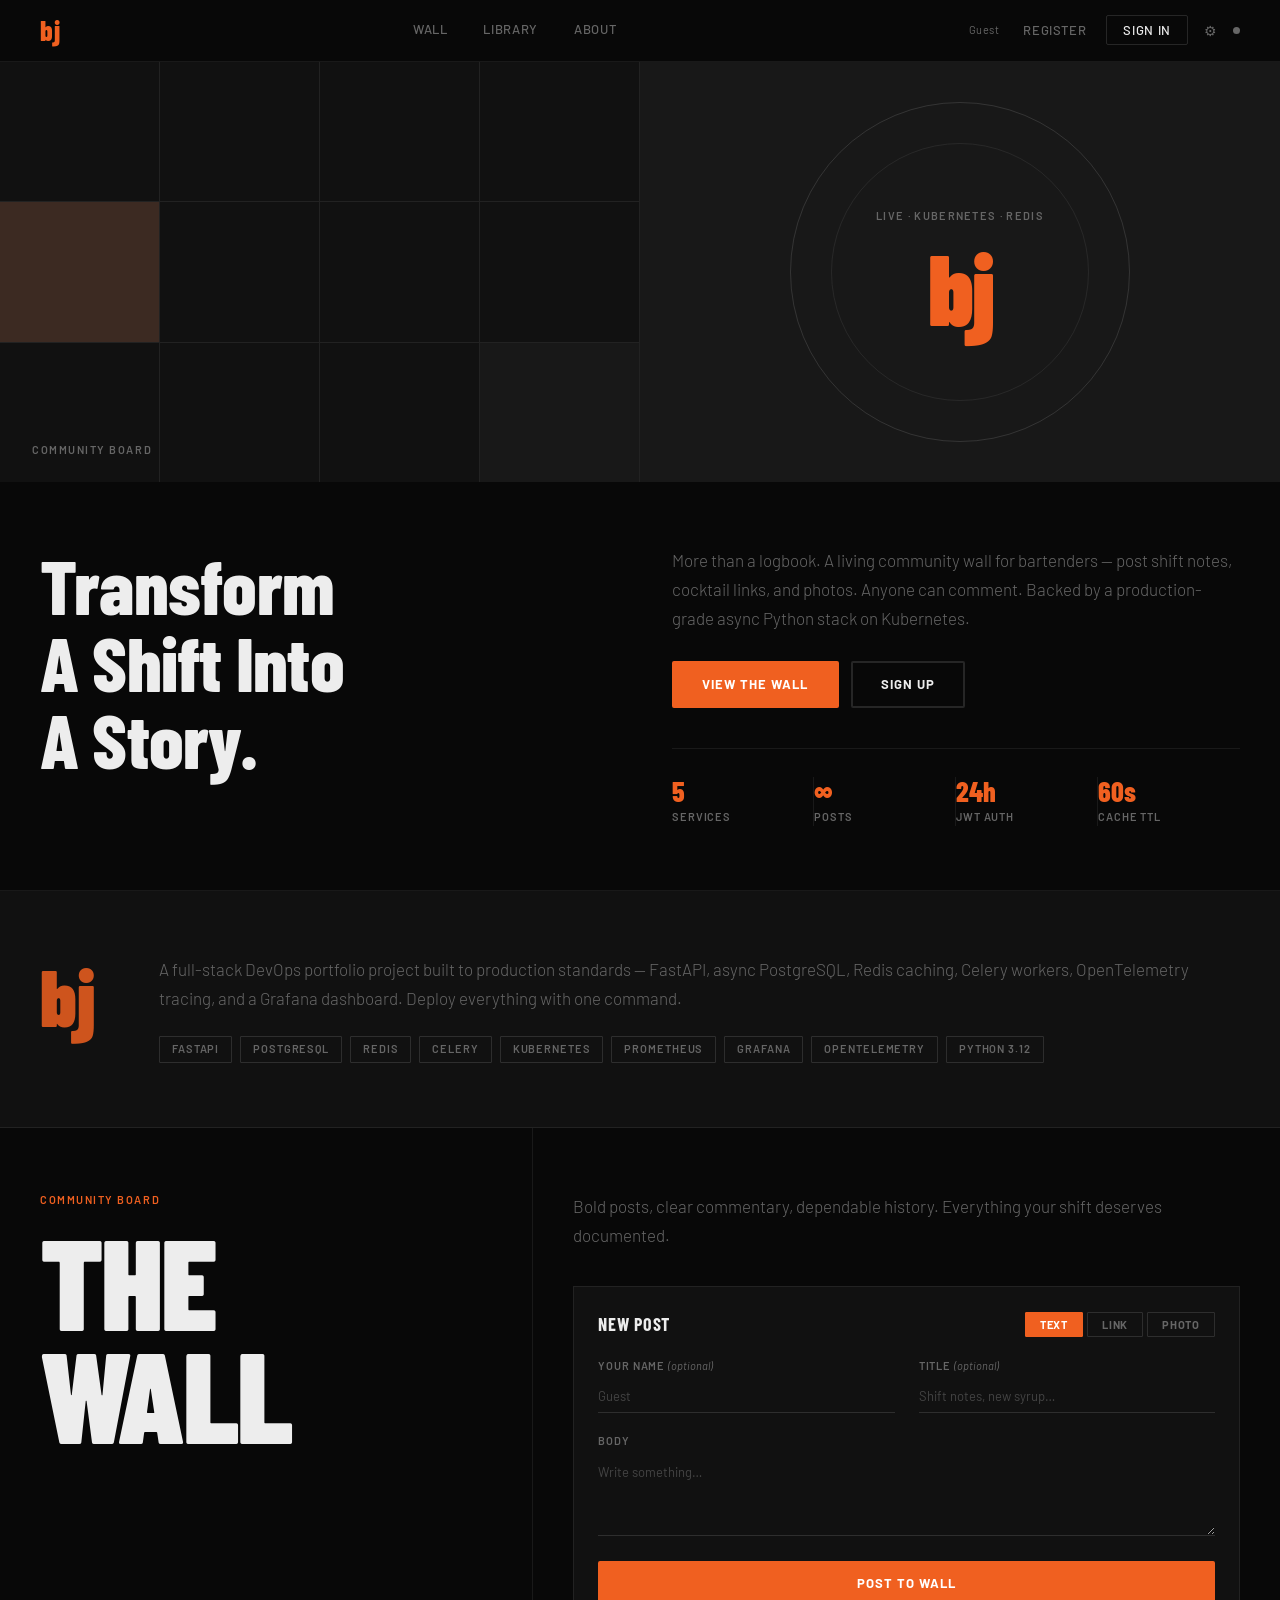
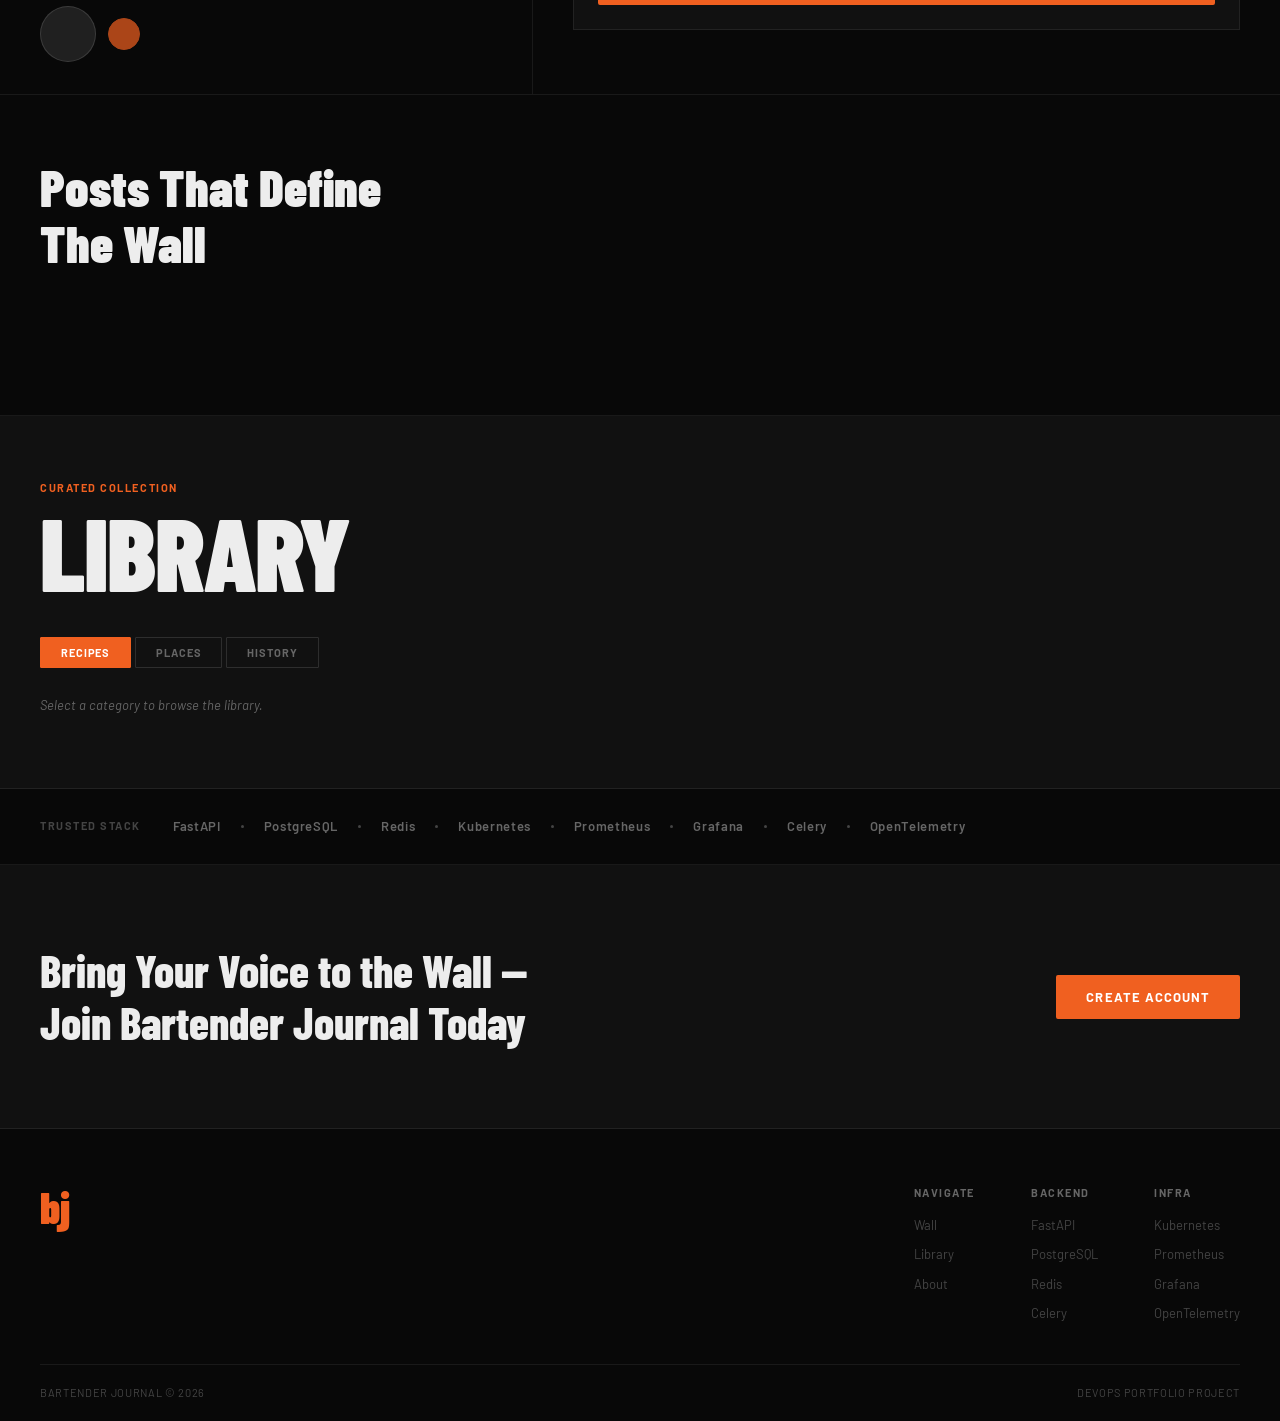
==== commit 6fe06f36: "feat: dark agency frontend build (type1) New design based on dark agency/studio reference — #080808 " ====
--- a/frontend/public/index.html
+++ b/frontend/public/index.html
@@ -7,7 +7,7 @@
     <link rel="icon" href="data:," />
     <link rel="preconnect" href="https://fonts.googleapis.com" />
     <link rel="preconnect" href="https://fonts.gstatic.com" crossorigin />
-    <link href="https://fonts.googleapis.com/css2?family=Cormorant+Garamond:ital,wght@0,300;0,400;0,600;0,700;1,300;1,400&family=Jost:wght@300;400;500;600&display=swap" rel="stylesheet" />
+    <link href="https://fonts.googleapis.com/css2?family=Barlow+Condensed:wght@400;600;700;800;900&family=Barlow:wght@300;400;500;600&display=swap" rel="stylesheet" />
     <link rel="stylesheet" href="style.css" />
   </head>
   <body>
@@ -15,7 +15,7 @@
     <!-- ── Navigation ──────────────────────────────────────────────────── -->
     <header class="site-header">
       <nav class="site-nav">
-        <div class="nav-logo">BJ</div>
+        <div class="nav-logo">bj</div>
         <div class="navlinks">
           <a href="#wall">Wall</a>
           <a href="#library">Library</a>
@@ -23,8 +23,8 @@
         </div>
         <div class="nav-actions">
           <span id="userBadge"></span>
-          <button id="openRegister" class="btn-text-nav">Register</button>
-          <button id="openLogin" class="btn-outline-nav btn-sm">Sign in</button>
+          <button id="openRegister" class="btn-nav-text">Register</button>
+          <button id="openLogin" class="btn-nav-outline btn-sm">Sign in</button>
           <button id="settingsToggle" class="nav-gear" title="API settings">&#x2699;</button>
           <div class="live-dot" title="API status"></div>
         </div>
@@ -33,152 +33,213 @@
         <div class="settings-row">
           <label for="apiBase">API base URL</label>
           <input class="input" id="apiBase" placeholder="http://MINIKUBE_IP:30001" />
-          <button id="saveApiBase" class="btn-outline-nav btn-sm">Save</button>
+          <button id="saveApiBase" class="btn-nav-outline btn-sm">Save</button>
         </div>
       </div>
     </header>
 
-    <!-- ── Hero ────────────────────────────────────────────────────────── -->
-    <section class="hero" id="about">
-      <div class="hero-noise" aria-hidden="true"></div>
-      <div class="hero-inner">
-        <div class="hero-meta">
-          <span class="hero-year">Est. 2026</span>
-          <span class="hero-divider"></span>
-          <span class="hero-tag">DevOps Portfolio</span>
-        </div>
-        <h1 class="hero-headline">
-          <span class="hl-1">THE</span>
-          <span class="hl-2">BARTENDER</span>
-          <span class="hl-3">WALL</span>
-        </h1>
-      </div>
-      <div class="hero-bottom">
-        <p class="hero-tagline">
-          More than a shift log. A living community board for the bar &mdash;
-          post notes, links, and recipes. Anyone can comment.
-        </p>
-        <div class="hero-ctas">
-          <a href="#wall" id="ctaWall" class="btn-brass">View the wall</a>
-          <button id="heroSignup" class="btn-ghost-light">Sign up free</button>
-        </div>
-      </div>
-    </section>
-
-    <!-- ── About strip ─────────────────────────────────────────────────── -->
-    <section class="about-strip" id="about-detail">
-      <div class="about-lede">
-        An async Python API, Redis cache, PostgreSQL persistence, and a Kubernetes cluster &mdash; live in your browser.
-      </div>
-      <div class="about-cols">
-        <div class="about-col">
-          <div class="about-col-label">The stack</div>
-          <div class="stack-chips">
-            <span class="chip">FastAPI</span>
-            <span class="chip">PostgreSQL</span>
-            <span class="chip">Redis</span>
-            <span class="chip">Celery</span>
-            <span class="chip">Kubernetes</span>
-            <span class="chip">Prometheus</span>
-            <span class="chip">Grafana</span>
-            <span class="chip">OpenTelemetry</span>
-          </div>
-        </div>
-        <div class="about-col">
-          <div class="about-col-label">What it does</div>
-          <p>
-            A full-stack portfolio project shaped like a real product. Post shift notes,
-            cocktail links, or photos. Browse the recipe library. All backed by a
-            production-grade stack running on minikube with observability built in.
+    <!-- ── Hero panels ──────────────────────────────────────────────────── -->
+    <section class="hero-panels-section">
+      <div class="hero-panel-left">
+        <div class="hp-grid" aria-hidden="true">
+          <div class="hp-cell"></div><div class="hp-cell"></div>
+          <div class="hp-cell"></div><div class="hp-cell"></div>
+          <div class="hp-cell hp-accent"></div><div class="hp-cell"></div>
+          <div class="hp-cell"></div><div class="hp-cell"></div>
+          <div class="hp-cell"></div><div class="hp-cell"></div>
+          <div class="hp-cell"></div><div class="hp-cell hp-accent-2"></div>
+        </div>
+        <div class="hp-label">Community Board</div>
+      </div>
+      <div class="hero-panel-right">
+        <div class="hp-circle" aria-hidden="true"></div>
+        <div class="hp-inner-text">
+          <span class="hp-tag">Live · Kubernetes · Redis</span>
+          <div class="hp-big-letter">BJ</div>
+        </div>
+      </div>
+    </section>
+
+    <!-- ── Hero text ────────────────────────────────────────────────────── -->
+    <section class="hero-text-section" id="about">
+      <div class="hero-text-inner">
+        <div class="ht-left">
+          <h1 class="ht-heading">
+            Transform<br>A Shift Into<br>A Story.
+          </h1>
+        </div>
+        <div class="ht-right">
+          <p class="ht-sub">
+            More than a logbook. A living community wall for bartenders —
+            post shift notes, cocktail links, and photos. Anyone can comment.
+            Backed by a production-grade async Python stack on Kubernetes.
           </p>
-        </div>
-      </div>
-    </section>
-
-    <!-- ── Contribute: new post + library ──────────────────────────────── -->
-    <section class="contribute-section" id="wall">
-      <div class="section-eyebrow">Contribute</div>
-      <div class="contribute-grid">
-
-        <!-- New post form -->
-        <div class="panel">
-          <div class="panel-head">
-            <div class="panel-title">New post</div>
-            <div class="type-tabs">
-              <button class="type-tab active" data-type="text">Text</button>
-              <button class="type-tab" data-type="link">Link</button>
-              <button class="type-tab" data-type="photo">Photo</button>
-            </div>
-          </div>
-          <select id="postType" style="display:none;">
-            <option value="text" selected>text</option>
-            <option value="link">link</option>
-            <option value="photo">photo</option>
-          </select>
-          <div class="form-row">
-            <div class="field">
-              <label>Your name <span class="opt">(optional)</span></label>
-              <input class="input" id="postAuthor" placeholder="Guest" maxlength="80" />
-            </div>
-            <div class="field">
-              <label>Title <span class="opt">(optional)</span></label>
-              <input class="input" id="postTitle" placeholder="Shift notes, new syrup…" maxlength="140" />
-            </div>
-          </div>
-          <div class="form-stack">
-            <div id="postBodyWrap" class="field">
-              <label>Body</label>
-              <textarea id="postBody" placeholder="Write something…"></textarea>
-            </div>
-            <div id="postLinkWrap" class="field" style="display:none;">
-              <label>Link URL</label>
-              <input class="input" id="postLink" placeholder="https://…" />
-            </div>
-            <div id="postPhotoWrap" class="field" style="display:none;">
-              <label>Image URL</label>
-              <input class="input" id="postImage" placeholder="https://…jpg" />
-            </div>
-            <button id="submitPost" class="btn-brass btn-full">Post to wall</button>
-          </div>
-        </div>
-
-        <!-- Library -->
-        <div class="panel" id="library">
-          <div class="panel-head">
-            <div class="panel-title">Library</div>
-            <div class="library-tabs">
-              <button class="lib-tab active" data-library="recipes">Recipes</button>
-              <button class="lib-tab" data-library="places">Places</button>
-              <button class="lib-tab" data-library="history">History</button>
-            </div>
+          <div class="ht-ctas">
+            <a href="#wall" id="ctaWall" class="btn-orange">View the wall</a>
+            <button id="heroSignup" class="btn-outline-w">Sign up</button>
+          </div>
+          <div class="ht-stats">
+            <div class="stat"><span class="stat-n">5</span><span class="stat-l">Services</span></div>
+            <div class="stat"><span class="stat-n">∞</span><span class="stat-l">Posts</span></div>
+            <div class="stat"><span class="stat-n">24h</span><span class="stat-l">JWT Auth</span></div>
+            <div class="stat"><span class="stat-n">60s</span><span class="stat-l">Cache TTL</span></div>
+          </div>
+        </div>
+      </div>
+    </section>
+
+    <!-- ── About dark band ──────────────────────────────────────────────── -->
+    <section class="about-band">
+      <div class="ab-inner">
+        <div class="ab-logo">bj</div>
+        <div class="ab-text">
+          <p class="ab-lead">
+            A full-stack DevOps portfolio project built to production standards —
+            FastAPI, async PostgreSQL, Redis caching, Celery workers, OpenTelemetry
+            tracing, and a Grafana dashboard. Deploy everything with one command.
+          </p>
+          <div class="ab-tags">
+            <span>FastAPI</span><span>PostgreSQL</span><span>Redis</span>
+            <span>Celery</span><span>Kubernetes</span><span>Prometheus</span>
+            <span>Grafana</span><span>OpenTelemetry</span><span>Python 3.12</span>
+          </div>
+        </div>
+      </div>
+    </section>
+
+    <!-- ── Big section: THE WALL ────────────────────────────────────────── -->
+    <section class="wall-intro" id="wall">
+      <div class="wi-inner">
+        <div class="wi-left">
+          <div class="wi-eyebrow">Community Board</div>
+          <h2 class="wi-heading">THE<br>WALL</h2>
+          <div class="wi-circles" aria-hidden="true">
+            <div class="wi-circle"></div>
+            <div class="wi-circle wi-circle-sm"></div>
+          </div>
+        </div>
+        <div class="wi-right">
+          <p class="wi-desc">
+            Bold posts, clear commentary, dependable history.
+            Everything your shift deserves documented.
+          </p>
+
+          <!-- New post form -->
+          <div class="post-form-block">
+            <div class="pfb-head">
+              <span class="pfb-title">New post</span>
+              <div class="type-tabs">
+                <button class="type-tab active" data-type="text">Text</button>
+                <button class="type-tab" data-type="link">Link</button>
+                <button class="type-tab" data-type="photo">Photo</button>
+              </div>
+            </div>
+            <select id="postType" style="display:none;">
+              <option value="text" selected>text</option>
+              <option value="link">link</option>
+              <option value="photo">photo</option>
+            </select>
+            <div class="form-row">
+              <div class="field">
+                <label>Your name <span class="opt">(optional)</span></label>
+                <input class="input" id="postAuthor" placeholder="Guest" maxlength="80" />
+              </div>
+              <div class="field">
+                <label>Title <span class="opt">(optional)</span></label>
+                <input class="input" id="postTitle" placeholder="Shift notes, new syrup…" maxlength="140" />
+              </div>
+            </div>
+            <div class="form-stack">
+              <div id="postBodyWrap" class="field">
+                <label>Body</label>
+                <textarea id="postBody" placeholder="Write something…"></textarea>
+              </div>
+              <div id="postLinkWrap" class="field" style="display:none;">
+                <label>Link URL</label>
+                <input class="input" id="postLink" placeholder="https://…" />
+              </div>
+              <div id="postPhotoWrap" class="field" style="display:none;">
+                <label>Image URL</label>
+                <input class="input" id="postImage" placeholder="https://…jpg" />
+              </div>
+              <button id="submitPost" class="btn-orange btn-full">Post to wall</button>
+            </div>
+          </div>
+        </div>
+      </div>
+    </section>
+
+    <!-- ── Posts feed ───────────────────────────────────────────────────── -->
+    <section class="feed-section">
+      <div class="fs-inner">
+        <div class="fs-head">
+          <h3 class="fs-title">Posts That Define<br>The Wall</h3>
+        </div>
+        <div id="feed" class="feed"></div>
+        <div class="load-more-wrap">
+          <button id="loadMore" class="btn-outline-w" style="display:none;">Load more posts</button>
+        </div>
+      </div>
+    </section>
+
+    <!-- ── Library ──────────────────────────────────────────────────────── -->
+    <section class="library-section" id="library">
+      <div class="ls-inner">
+        <div class="ls-head">
+          <div class="ls-eyebrow">Curated Collection</div>
+          <h2 class="ls-heading">LIBRARY</h2>
+        </div>
+        <div class="ls-body">
+          <div class="library-tabs">
+            <button class="lib-tab active" data-library="recipes">Recipes</button>
+            <button class="lib-tab" data-library="places">Places</button>
+            <button class="lib-tab" data-library="history">History</button>
           </div>
           <div id="libraryOut" class="library-placeholder">
             Select a category to browse the library.
           </div>
         </div>
-
-      </div>
-    </section>
-
-    <!-- ── Wall feed ───────────────────────────────────────────────────── -->
-    <section class="wall-section">
-      <div class="wall-head">
-        <div class="section-eyebrow">The wall</div>
-      </div>
-      <div id="feed" class="feed"></div>
-      <div class="load-more-wrap">
-        <button id="loadMore" class="btn-outline-dark" style="display:none;">Load more posts</button>
-      </div>
-    </section>
-
-    <!-- ── Footer ──────────────────────────────────────────────────────── -->
+      </div>
+    </section>
+
+    <!-- ── Tech stack strip ─────────────────────────────────────────────── -->
+    <section class="stack-section">
+      <div class="ss-label">Trusted Stack</div>
+      <div class="ss-logos">
+        <span>FastAPI</span>
+        <span class="ss-dot"></span>
+        <span>PostgreSQL</span>
+        <span class="ss-dot"></span>
+        <span>Redis</span>
+        <span class="ss-dot"></span>
+        <span>Kubernetes</span>
+        <span class="ss-dot"></span>
+        <span>Prometheus</span>
+        <span class="ss-dot"></span>
+        <span>Grafana</span>
+        <span class="ss-dot"></span>
+        <span>Celery</span>
+        <span class="ss-dot"></span>
+        <span>OpenTelemetry</span>
+      </div>
+    </section>
+
+    <!-- ── CTA ──────────────────────────────────────────────────────────── -->
+    <section class="cta-section">
+      <div class="cta-inner">
+        <h2 class="cta-heading">Bring Your Voice to the Wall —<br>Join Bartender Journal Today</h2>
+        <button id="ctaRegister" class="btn-orange">Create account</button>
+      </div>
+    </section>
+
+    <!-- ── Footer ───────────────────────────────────────────────────────── -->
     <footer class="site-footer">
       <div class="footer-inner">
         <div class="footer-top">
-          <div class="footer-logo">BJ</div>
+          <div class="footer-logo">bj</div>
           <div class="footer-nav">
             <div class="footer-col">
-              <div class="footer-col-head">Navigation</div>
+              <div class="footer-col-head">Navigate</div>
               <a href="#wall">Wall</a>
               <a href="#library">Library</a>
               <a href="#about">About</a>
@@ -201,7 +262,7 @@
         </div>
         <div class="footer-bottom">
           <span>Bartender Journal &copy; 2026</span>
-          <span>A DevOps portfolio project</span>
+          <span>DevOps Portfolio Project</span>
         </div>
       </div>
     </footer>
@@ -229,7 +290,7 @@
             <label>Password</label>
             <input class="input" id="regPassword" type="password" />
           </div>
-          <button id="submitRegister" class="btn-brass btn-full">Create account</button>
+          <button id="submitRegister" class="btn-orange btn-full">Create account</button>
         </div>
       </div>
     </div>
@@ -250,7 +311,7 @@
             <label>Password</label>
             <input class="input" id="loginPassword" type="password" />
           </div>
-          <button id="submitLogin" class="btn-brass btn-full">Sign in</button>
+          <button id="submitLogin" class="btn-orange btn-full">Sign in</button>
         </div>
       </div>
     </div>
--- a/frontend/public/style.css
+++ b/frontend/public/style.css
@@ -1,42 +1,31 @@
 /* ── Design Tokens ─────────────────────────────────────────────────────── */
 :root {
-  /* Light body */
-  --bg:         #F4EEE5;
-  --surface:    #FDFAF6;
-  --card:       #FFFFFF;
-  --border:     #E2D5C6;
-
-  /* Dark sections (nav, hero, footer) */
-  --dark:       #1A1713;
-  --dark-2:     #241E1A;
-  --dark-3:     #2E2722;
-
-  /* Typography */
-  --text:       #2C2420;
-  --text-inv:   #F4EEE5;
-  --muted:      #8A7E76;
-  --muted-inv:  rgba(244, 238, 229, 0.50);
-
-  /* Accent — warm brass */
-  --accent:     #B8935A;
-  --accent-2:   #D4AC7A;
-  --accent-3:   #9A7A46;
-
-  /* Feedback */
-  --success:    #5D8A6A;
-  --danger:     #B85A5A;
-
-  /* Fonts */
-  --font-display: 'Cormorant Garamond', Georgia, serif;
-  --font-body:    'Jost', system-ui, -apple-system, sans-serif;
-
-  /* Sizes */
+  --bg:       #080808;
+  --surface:  #111111;
+  --surface-2:#181818;
+  --surface-3:#202020;
+  --border:   rgba(255,255,255,0.07);
+  --border-2: rgba(255,255,255,0.12);
+
+  --text:     #EDEDED;
+  --muted:    #666666;
+  --muted-2:  #444444;
+
+  --accent:   #F06020;
+  --accent-2: #D04810;
+  --accent-3: #FF7A3A;
+
+  --success:  #4CAF7A;
+  --danger:   #E05050;
+
+  --font-display: 'Barlow Condensed', Arial, sans-serif;
+  --font-body:    'Barlow', Arial, Helvetica, sans-serif;
+
   --text-xs:   11px;
   --text-sm:   13px;
-  --text-base: 15px;
-  --text-lg:   18px;
+  --text-base: 14px;
+  --text-lg:   17px;
   --text-xl:   22px;
-  --text-2xl:  32px;
 }
 
 /* ── Reset ──────────────────────────────────────────────────────────────── */
@@ -47,11 +36,11 @@
   font-size: var(--text-base);
   background: var(--bg);
   color: var(--text);
+  line-height: 1.5;
   -webkit-font-smoothing: antialiased;
-  -moz-osx-font-smoothing: grayscale;
 }
 a { color: inherit; text-decoration: none; }
-button { font-family: inherit; }
+button { font-family: inherit; cursor: pointer; }
 
 @media (prefers-reduced-motion: reduce) {
   *, *::before, *::after {
@@ -62,7 +51,8 @@
 
 /* ── Navigation ─────────────────────────────────────────────────────────── */
 .site-header {
-  background: var(--dark);
+  background: var(--bg);
+  border-bottom: 1px solid var(--border);
   position: sticky;
   top: 0;
   z-index: 100;
@@ -72,89 +62,85 @@
   align-items: center;
   justify-content: space-between;
   padding: 0 40px;
-  height: 64px;
-  max-width: 1280px;
+  height: 60px;
+  max-width: 1400px;
   margin: 0 auto;
 }
 .nav-logo {
   font-family: var(--font-display);
-  font-size: 26px;
-  font-weight: 600;
+  font-size: 28px;
+  font-weight: 800;
   color: var(--accent);
-  letter-spacing: 0.04em;
+  letter-spacing: 0.02em;
+  text-transform: lowercase;
   user-select: none;
 }
 .navlinks {
   display: flex;
-  gap: 2px;
+  gap: 0;
 }
 .navlinks a {
   font-size: var(--text-sm);
-  font-weight: 400;
-  color: var(--muted-inv);
-  padding: 8px 16px;
-  border-radius: 4px;
+  font-weight: 500;
+  color: var(--muted);
+  padding: 8px 18px;
+  letter-spacing: 0.05em;
+  text-transform: uppercase;
+  transition: color 0.15s;
+}
+.navlinks a:hover { color: var(--text); }
+.nav-actions {
+  display: flex;
+  align-items: center;
+  gap: 8px;
+}
+#userBadge {
+  font-size: var(--text-xs);
+  color: var(--muted);
   letter-spacing: 0.04em;
-  transition: color 0.2s;
-}
-.navlinks a:hover { color: var(--text-inv); }
-.nav-actions {
-  display: flex;
-  align-items: center;
-  gap: 8px;
-}
-#userBadge {
-  font-size: var(--text-xs);
-  color: var(--muted-inv);
-  letter-spacing: 0.03em;
   margin-right: 4px;
 }
-.btn-text-nav {
+.btn-nav-text {
   background: transparent;
   border: none;
-  color: var(--muted-inv);
+  color: var(--muted);
   font-size: var(--text-sm);
-  font-weight: 400;
-  cursor: pointer;
+  font-weight: 500;
+  text-transform: uppercase;
+  letter-spacing: 0.05em;
   padding: 8px 12px;
-  letter-spacing: 0.04em;
-  transition: color 0.2s;
-}
-.btn-text-nav:hover { color: var(--text-inv); }
-.btn-outline-nav {
+  transition: color 0.15s;
+}
+.btn-nav-text:hover { color: var(--text); }
+.btn-nav-outline {
   background: transparent;
-  border: 1px solid rgba(244,238,229,0.25);
-  color: var(--text-inv);
+  border: 1px solid var(--border-2);
+  color: var(--text);
   font-size: var(--text-sm);
-  font-weight: 400;
-  cursor: pointer;
-  border-radius: 3px;
-  letter-spacing: 0.04em;
-  transition: border-color 0.2s, background 0.2s;
-}
-.btn-outline-nav:hover {
-  border-color: rgba(244,238,229,0.5);
-  background: rgba(244,238,229,0.06);
-}
+  font-weight: 500;
+  text-transform: uppercase;
+  letter-spacing: 0.05em;
+  border-radius: 2px;
+  transition: border-color 0.15s, background 0.15s;
+}
+.btn-nav-outline:hover { border-color: var(--accent); color: var(--accent); }
+.btn-nav-outline:focus-visible { outline: 2px solid var(--accent); outline-offset: 2px; }
 .btn-sm { padding: 6px 16px; }
 .nav-gear {
   background: transparent;
   border: none;
-  color: var(--muted-inv);
-  cursor: pointer;
-  font-size: 15px;
+  color: var(--muted);
+  font-size: 14px;
   padding: 6px 8px;
-  border-radius: 4px;
-  transition: color 0.2s;
-}
-.nav-gear:hover { color: var(--text-inv); }
-
-/* Live dot */
+  border-radius: 2px;
+  transition: color 0.15s;
+}
+.nav-gear:hover { color: var(--accent); }
 .live-dot {
   width: 7px;
   height: 7px;
   border-radius: 50%;
-  background: var(--muted-inv);
+  background: var(--muted);
   flex-shrink: 0;
   transition: background 0.3s, box-shadow 0.3s;
 }
@@ -163,284 +149,34 @@
 .settings-drawer {
   max-height: 0;
   overflow: hidden;
-  background: var(--dark-2);
-  border-top: 1px solid rgba(255,255,255,0.06);
-  transition: max-height 0.3s ease, padding 0.3s;
-}
-.settings-drawer.open { max-height: 72px; }
+  border-top: 1px solid transparent;
+  transition: max-height 0.3s ease, padding 0.3s, border-color 0.3s;
+}
+.settings-drawer.open {
+  max-height: 64px;
+  border-top-color: var(--border);
+}
 .settings-row {
   display: flex;
   align-items: center;
   gap: 12px;
-  padding: 14px 40px;
-  max-width: 1280px;
+  padding: 12px 40px;
+  max-width: 1400px;
   margin: 0 auto;
 }
 .settings-row label {
   font-size: var(--text-xs);
-  color: var(--muted-inv);
+  color: var(--muted);
   white-space: nowrap;
-  letter-spacing: 0.06em;
-  text-transform: uppercase;
-}
-
-/* ── Hero ───────────────────────────────────────────────────────────────── */
-.hero {
-  background: var(--dark);
-  display: flex;
-  flex-direction: column;
-  gap: 56px;
-  padding: 80px 40px 72px;
-  position: relative;
-  overflow: hidden;
-}
-
-/* Subtle noise/grain overlay */
-.hero-noise {
-  position: absolute;
-  inset: 0;
-  background-image: url("data:image/svg+xml,%3Csvg xmlns='http://www.w3.org/2000/svg' width='300' height='300'%3E%3Cfilter id='n'%3E%3CfeTurbulence type='fractalNoise' baseFrequency='0.75' numOctaves='4' stitchTiles='stitch'/%3E%3C/filter%3E%3Crect width='300' height='300' filter='url(%23n)' opacity='0.03'/%3E%3C/svg%3E");
-  pointer-events: none;
-}
-
-.hero-inner { position: relative; }
-.hero-meta {
-  display: flex;
-  align-items: center;
-  gap: 14px;
-  margin-bottom: 32px;
-}
-.hero-year {
-  font-family: var(--font-body);
-  font-size: var(--text-xs);
-  font-weight: 400;
-  color: var(--muted-inv);
-  letter-spacing: 0.12em;
-  text-transform: uppercase;
-}
-.hero-divider {
-  width: 32px;
-  height: 1px;
-  background: rgba(244,238,229,0.2);
-}
-.hero-tag {
-  font-family: var(--font-body);
-  font-size: var(--text-xs);
-  font-weight: 400;
-  color: var(--accent);
-  letter-spacing: 0.12em;
-  text-transform: uppercase;
-}
-
-.hero-headline {
-  font-family: var(--font-display);
-  font-weight: 600;
-  line-height: 0.88;
-  letter-spacing: -0.02em;
-  margin: 0;
-  display: flex;
-  flex-direction: column;
-}
-.hl-1 {
-  font-size: clamp(48px, 8vw, 120px);
-  color: rgba(244,238,229,0.35);
-  font-weight: 300;
-  font-style: italic;
-}
-.hl-2 {
-  font-size: clamp(72px, 14vw, 200px);
-  color: var(--text-inv);
-}
-.hl-3 {
-  font-size: clamp(60px, 11vw, 160px);
-  color: var(--accent);
-  font-weight: 700;
-}
-
-.hero-bottom {
-  display: flex;
-  justify-content: space-between;
-  align-items: flex-end;
-  gap: 40px;
-  padding-top: 40px;
-  border-top: 1px solid rgba(255,255,255,0.08);
-}
-.hero-tagline {
-  font-family: var(--font-body);
-  font-size: var(--text-lg);
-  font-weight: 300;
-  color: var(--muted-inv);
-  line-height: 1.65;
-  max-width: 520px;
-  margin: 0;
-}
-.hero-ctas {
-  display: flex;
-  gap: 12px;
-  flex-shrink: 0;
-  align-items: center;
-}
-
-/* ── Buttons ─────────────────────────────────────────────────────────────── */
-.btn-brass {
-  background: var(--accent);
-  color: var(--dark);
-  border: 1px solid var(--accent);
-  padding: 12px 28px;
-  border-radius: 3px;
-  font-size: var(--text-sm);
-  font-weight: 500;
-  letter-spacing: 0.06em;
-  cursor: pointer;
-  transition: background 0.2s, color 0.2s;
-  display: inline-block;
-  text-align: center;
-}
-.btn-brass:hover { background: var(--accent-2); border-color: var(--accent-2); }
-.btn-brass:focus-visible { outline: 2px solid var(--accent-2); outline-offset: 2px; }
-.btn-brass:active { background: var(--accent-3); border-color: var(--accent-3); }
-.btn-brass:disabled { opacity: 0.5; cursor: not-allowed; }
-.btn-full { width: 100%; }
-
-.btn-ghost-light {
-  background: transparent;
-  color: var(--muted-inv);
-  border: 1px solid rgba(244,238,229,0.2);
-  padding: 12px 28px;
-  border-radius: 3px;
-  font-size: var(--text-sm);
-  font-weight: 400;
-  letter-spacing: 0.06em;
-  cursor: pointer;
-  transition: color 0.2s, border-color 0.2s;
-}
-.btn-ghost-light:hover { color: var(--text-inv); border-color: rgba(244,238,229,0.4); }
-.btn-ghost-light:focus-visible { outline: 2px solid var(--accent); outline-offset: 2px; }
-
-.btn-outline-dark {
-  background: transparent;
-  color: var(--muted);
-  border: 1px solid var(--border);
-  padding: 12px 32px;
-  border-radius: 3px;
-  font-size: var(--text-sm);
-  font-weight: 400;
-  letter-spacing: 0.06em;
-  cursor: pointer;
-  transition: color 0.2s, border-color 0.2s;
-}
-.btn-outline-dark:hover { color: var(--text); border-color: var(--accent); }
-.btn-outline-dark:focus-visible { outline: 2px solid var(--accent); outline-offset: 2px; }
-.btn-outline-dark:disabled { opacity: 0.5; cursor: not-allowed; }
-
-/* ── About strip ────────────────────────────────────────────────────────── */
-.about-strip {
-  max-width: 1280px;
-  margin: 0 auto;
-  padding: 72px 40px;
-  border-bottom: 1px solid var(--border);
-}
-.about-lede {
-  font-family: var(--font-display);
-  font-size: clamp(22px, 3vw, 36px);
-  font-weight: 400;
-  font-style: italic;
-  color: var(--text);
-  line-height: 1.4;
-  max-width: 820px;
-  margin-bottom: 48px;
-  letter-spacing: 0.01em;
-}
-.about-cols {
-  display: grid;
-  grid-template-columns: 1fr 1.4fr;
-  gap: 64px;
-}
-.about-col-label {
-  font-size: var(--text-xs);
-  font-weight: 500;
-  letter-spacing: 0.14em;
-  text-transform: uppercase;
-  color: var(--accent);
-  margin-bottom: 16px;
-}
-.stack-chips {
-  display: flex;
-  flex-wrap: wrap;
-  gap: 8px;
-}
-.chip {
-  font-size: var(--text-xs);
-  font-weight: 400;
-  letter-spacing: 0.04em;
-  color: var(--muted);
-  border: 1px solid var(--border);
-  padding: 5px 12px;
-  border-radius: 2px;
-  transition: color 0.15s, border-color 0.15s;
-}
-.chip:hover { color: var(--text); border-color: var(--accent); }
-.about-col p {
-  font-size: var(--text-base);
-  font-weight: 300;
-  color: var(--muted);
-  line-height: 1.75;
-  margin: 0;
-}
-
-/* ── Section eyebrow ────────────────────────────────────────────────────── */
-.section-eyebrow {
-  font-size: var(--text-xs);
-  font-weight: 500;
-  letter-spacing: 0.16em;
-  text-transform: uppercase;
-  color: var(--accent);
-  margin-bottom: 32px;
-}
-
-/* ── Contribute section ─────────────────────────────────────────────────── */
-.contribute-section {
-  max-width: 1280px;
-  margin: 0 auto;
-  padding: 72px 40px;
-  border-bottom: 1px solid var(--border);
-}
-.contribute-grid {
-  display: grid;
-  grid-template-columns: 1.5fr 1fr;
-  gap: 24px;
-  align-items: start;
-}
-@media (max-width: 860px) { .contribute-grid { grid-template-columns: 1fr; } }
-
-/* ── Panel ──────────────────────────────────────────────────────────────── */
-.panel {
-  background: var(--card);
-  border: 1px solid var(--border);
-  border-top: 3px solid var(--accent);
-  padding: 28px 28px 32px;
-}
-.panel-head {
-  display: flex;
-  justify-content: space-between;
-  align-items: center;
-  margin-bottom: 24px;
-  flex-wrap: wrap;
-  gap: 12px;
-}
-.panel-title {
-  font-family: var(--font-display);
-  font-size: 20px;
-  font-weight: 600;
-  letter-spacing: 0.02em;
-  color: var(--text);
-}
-
-/* ── Inputs ──────────────────────────────────────────────────────────────── */
+  letter-spacing: 0.08em;
+  text-transform: uppercase;
+}
+
+/* ── Inputs ─────────────────────────────────────────────────────────────── */
 .input, textarea {
   width: 100%;
   border: none;
-  border-bottom: 1px solid var(--border);
+  border-bottom: 1px solid var(--border-2);
   background: transparent;
   color: var(--text);
   padding: 8px 0;
@@ -452,277 +188,707 @@
   transition: border-color 0.2s;
 }
 .input:focus, textarea:focus { border-bottom-color: var(--accent); }
-.input::placeholder, textarea::placeholder { color: var(--muted); }
-textarea { resize: vertical; min-height: 92px; }
+.input::placeholder, textarea::placeholder { color: var(--muted-2); }
+textarea { resize: vertical; min-height: 80px; }
 label {
   font-size: var(--text-xs);
-  font-weight: 500;
+  font-weight: 600;
   letter-spacing: 0.08em;
   text-transform: uppercase;
   color: var(--muted);
   display: block;
   margin-bottom: 6px;
 }
-.opt { font-weight: 400; text-transform: none; letter-spacing: 0; color: var(--muted); font-style: italic; }
+.opt { font-weight: 400; text-transform: none; letter-spacing: 0; font-style: italic; }
 .field { margin-bottom: 4px; }
-.form-row { display: grid; grid-template-columns: 1fr 1fr; gap: 24px; margin-bottom: 20px; }
+.form-row { display: grid; grid-template-columns: 1fr 1fr; gap: 24px; margin-bottom: 16px; }
 .form-stack { display: flex; flex-direction: column; gap: 16px; }
 
-/* Settings input inherits */
-.settings-row .input {
-  border-bottom-color: rgba(255,255,255,0.2);
-  color: var(--text-inv);
-  max-width: 320px;
-}
-.settings-row .input::placeholder { color: var(--muted-inv); }
-.settings-row .input:focus { border-bottom-color: var(--accent); }
-
-/* ── Type selector tabs ─────────────────────────────────────────────────── */
+/* ── Buttons ─────────────────────────────────────────────────────────────── */
+.btn-orange {
+  background: var(--accent);
+  color: #fff;
+  border: 2px solid var(--accent);
+  padding: 12px 28px;
+  font-size: var(--text-sm);
+  font-weight: 700;
+  text-transform: uppercase;
+  letter-spacing: 0.08em;
+  border-radius: 2px;
+  display: inline-block;
+  text-align: center;
+  transition: background 0.15s, border-color 0.15s;
+}
+.btn-orange:hover { background: var(--accent-3); border-color: var(--accent-3); }
+.btn-orange:focus-visible { outline: 2px solid var(--accent-3); outline-offset: 2px; }
+.btn-orange:active { background: var(--accent-2); border-color: var(--accent-2); }
+.btn-orange:disabled { opacity: 0.45; cursor: not-allowed; }
+.btn-full { width: 100%; }
+
+.btn-outline-w {
+  background: transparent;
+  color: var(--text);
+  border: 2px solid var(--border-2);
+  padding: 12px 28px;
+  font-size: var(--text-sm);
+  font-weight: 700;
+  text-transform: uppercase;
+  letter-spacing: 0.08em;
+  border-radius: 2px;
+  transition: border-color 0.15s, color 0.15s;
+}
+.btn-outline-w:hover { border-color: var(--text); }
+.btn-outline-w:focus-visible { outline: 2px solid var(--accent); outline-offset: 2px; }
+.btn-outline-w:disabled { opacity: 0.45; cursor: not-allowed; }
+
+/* ── Hero panels ─────────────────────────────────────────────────────────── */
+.hero-panels-section {
+  display: grid;
+  grid-template-columns: 1fr 1fr;
+  height: 420px;
+}
+.hero-panel-left {
+  background: var(--surface);
+  border-right: 1px solid var(--border);
+  position: relative;
+  overflow: hidden;
+  display: flex;
+  align-items: flex-end;
+  padding: 24px 32px;
+}
+.hp-grid {
+  position: absolute;
+  inset: 0;
+  display: grid;
+  grid-template-columns: repeat(4, 1fr);
+  grid-template-rows: repeat(3, 1fr);
+  gap: 1px;
+  background: var(--border);
+}
+.hp-cell {
+  background: var(--surface);
+  transition: background 0.3s;
+}
+.hp-accent { background: var(--accent); opacity: 0.12; }
+.hp-accent-2 { background: var(--surface-2); }
+.hp-label {
+  position: relative;
+  z-index: 1;
+  font-size: var(--text-xs);
+  font-weight: 600;
+  letter-spacing: 0.14em;
+  text-transform: uppercase;
+  color: var(--muted);
+}
+.hero-panel-right {
+  background: var(--surface-2);
+  position: relative;
+  overflow: hidden;
+  display: flex;
+  align-items: center;
+  justify-content: center;
+}
+.hp-circle {
+  position: absolute;
+  width: 340px;
+  height: 340px;
+  border-radius: 50%;
+  border: 1px solid var(--border-2);
+  top: 50%;
+  left: 50%;
+  transform: translate(-50%, -50%);
+}
+.hp-circle::before {
+  content: '';
+  position: absolute;
+  inset: 40px;
+  border-radius: 50%;
+  border: 1px solid var(--border);
+}
+.hp-inner-text {
+  position: relative;
+  z-index: 1;
+  text-align: center;
+}
+.hp-tag {
+  font-size: var(--text-xs);
+  font-weight: 600;
+  letter-spacing: 0.12em;
+  text-transform: uppercase;
+  color: var(--muted);
+  display: block;
+  margin-bottom: 12px;
+}
+.hp-big-letter {
+  font-family: var(--font-display);
+  font-size: 100px;
+  font-weight: 900;
+  color: var(--accent);
+  line-height: 1;
+  letter-spacing: -0.02em;
+  text-transform: lowercase;
+}
+
+/* ── Hero text section ──────────────────────────────────────────────────── */
+.hero-text-section {
+  border-bottom: 1px solid var(--border);
+}
+.hero-text-inner {
+  display: grid;
+  grid-template-columns: 1fr 1fr;
+  max-width: 1400px;
+  margin: 0 auto;
+  padding: 64px 40px;
+  gap: 64px;
+  align-items: start;
+}
+.ht-heading {
+  font-family: var(--font-display);
+  font-size: clamp(52px, 6vw, 84px);
+  font-weight: 800;
+  line-height: 1.0;
+  letter-spacing: -0.01em;
+  margin: 0;
+  color: var(--text);
+}
+.ht-sub {
+  font-size: var(--text-lg);
+  font-weight: 300;
+  color: var(--muted);
+  line-height: 1.7;
+  margin: 0 0 28px;
+}
+.ht-ctas {
+  display: flex;
+  gap: 12px;
+  flex-wrap: wrap;
+  margin-bottom: 40px;
+}
+.ht-stats {
+  display: grid;
+  grid-template-columns: repeat(4, 1fr);
+  gap: 0;
+  border-top: 1px solid var(--border);
+  padding-top: 28px;
+}
+.stat {
+  display: flex;
+  flex-direction: column;
+  gap: 4px;
+  border-right: 1px solid var(--border);
+  padding: 0 16px 0 0;
+}
+.stat:last-child { border-right: none; }
+.stat-n {
+  font-family: var(--font-display);
+  font-size: 28px;
+  font-weight: 800;
+  color: var(--accent);
+  line-height: 1;
+}
+.stat-l {
+  font-size: var(--text-xs);
+  font-weight: 600;
+  letter-spacing: 0.08em;
+  text-transform: uppercase;
+  color: var(--muted);
+}
+
+/* ── About band ──────────────────────────────────────────────────────────── */
+.about-band {
+  background: var(--surface);
+  border-bottom: 1px solid var(--border);
+}
+.ab-inner {
+  display: flex;
+  align-items: flex-start;
+  gap: 64px;
+  max-width: 1400px;
+  margin: 0 auto;
+  padding: 64px 40px;
+}
+.ab-logo {
+  font-family: var(--font-display);
+  font-size: 80px;
+  font-weight: 900;
+  color: var(--accent);
+  line-height: 1;
+  text-transform: lowercase;
+  flex-shrink: 0;
+  opacity: 0.85;
+}
+.ab-text { flex: 1; }
+.ab-lead {
+  font-size: var(--text-lg);
+  font-weight: 300;
+  color: var(--muted);
+  line-height: 1.7;
+  margin: 0 0 24px;
+}
+.ab-tags {
+  display: flex;
+  flex-wrap: wrap;
+  gap: 8px;
+}
+.ab-tags span {
+  font-size: var(--text-xs);
+  font-weight: 600;
+  letter-spacing: 0.08em;
+  text-transform: uppercase;
+  color: var(--muted);
+  border: 1px solid var(--border-2);
+  padding: 4px 12px;
+  border-radius: 1px;
+  transition: color 0.15s, border-color 0.15s;
+}
+.ab-tags span:hover { color: var(--accent); border-color: var(--accent); }
+
+/* ── Wall intro section ─────────────────────────────────────────────────── */
+.wall-intro {
+  border-bottom: 1px solid var(--border);
+}
+.wi-inner {
+  display: grid;
+  grid-template-columns: 1fr 1.4fr;
+  max-width: 1400px;
+  margin: 0 auto;
+  gap: 0;
+}
+.wi-left {
+  padding: 64px 40px;
+  border-right: 1px solid var(--border);
+  position: relative;
+  overflow: hidden;
+}
+.wi-eyebrow {
+  font-size: var(--text-xs);
+  font-weight: 600;
+  letter-spacing: 0.14em;
+  text-transform: uppercase;
+  color: var(--accent);
+  margin-bottom: 16px;
+}
+.wi-heading {
+  font-family: var(--font-display);
+  font-size: clamp(80px, 10vw, 140px);
+  font-weight: 900;
+  line-height: 0.88;
+  letter-spacing: -0.02em;
+  margin: 0;
+  color: var(--text);
+}
+.wi-circles {
+  position: absolute;
+  bottom: 32px;
+  left: 40px;
+  display: flex;
+  gap: 12px;
+  align-items: center;
+}
+.wi-circle {
+  width: 56px;
+  height: 56px;
+  border-radius: 50%;
+  border: 1px solid var(--border-2);
+  background: var(--surface-3);
+}
+.wi-circle-sm {
+  width: 32px;
+  height: 32px;
+  background: var(--accent);
+  border-color: var(--accent);
+  opacity: 0.7;
+}
+.wi-right {
+  padding: 64px 40px;
+}
+.wi-desc {
+  font-size: var(--text-lg);
+  font-weight: 300;
+  color: var(--muted);
+  line-height: 1.7;
+  margin: 0 0 36px;
+}
+
+/* Post form block */
+.post-form-block {
+  background: var(--surface);
+  border: 1px solid var(--border);
+  padding: 24px;
+}
+.pfb-head {
+  display: flex;
+  justify-content: space-between;
+  align-items: center;
+  margin-bottom: 20px;
+  flex-wrap: wrap;
+  gap: 10px;
+}
+.pfb-title {
+  font-family: var(--font-display);
+  font-size: 18px;
+  font-weight: 700;
+  letter-spacing: 0.04em;
+  text-transform: uppercase;
+  color: var(--text);
+}
+
+/* ── Type tabs ───────────────────────────────────────────────────────────── */
 .type-tabs { display: flex; gap: 4px; }
 .type-tab {
   padding: 5px 14px;
-  border-radius: 2px;
-  font-size: var(--text-xs);
-  font-weight: 500;
-  letter-spacing: 0.06em;
+  font-size: var(--text-xs);
+  font-weight: 700;
+  letter-spacing: 0.07em;
+  text-transform: uppercase;
   cursor: pointer;
+  border: 1px solid var(--border-2);
+  background: transparent;
+  color: var(--muted);
+  border-radius: 1px;
+  font-family: var(--font-body);
+  transition: color 0.15s, border-color 0.15s, background 0.15s;
+}
+.type-tab:hover { color: var(--text); border-color: var(--text); }
+.type-tab:focus-visible { outline: 2px solid var(--accent); outline-offset: 1px; }
+.type-tab.active { background: var(--accent); border-color: var(--accent); color: #fff; }
+
+/* ── Feed section ────────────────────────────────────────────────────────── */
+.feed-section {
+  border-bottom: 1px solid var(--border);
+}
+.fs-inner {
+  max-width: 1400px;
+  margin: 0 auto;
+  padding: 64px 40px;
+}
+.fs-head { margin-bottom: 40px; }
+.fs-title {
+  font-family: var(--font-display);
+  font-size: clamp(32px, 4vw, 52px);
+  font-weight: 900;
+  line-height: 1.1;
+  color: var(--text);
+  margin: 0;
+}
+.feed { display: grid; gap: 2px; }
+.load-more-wrap { display: flex; justify-content: center; padding: 40px 0 0; }
+
+/* ── Post card ───────────────────────────────────────────────────────────── */
+.post-card {
+  background: var(--surface);
   border: 1px solid var(--border);
+  border-left: 3px solid transparent;
+  padding: 20px 24px;
+  transition: border-left-color 0.15s;
+  animation: fadeUp 0.25s cubic-bezier(0.22, 1, 0.36, 1) both;
+}
+.post-card:hover { border-left-color: var(--accent); }
+
+@keyframes fadeUp {
+  from { opacity: 0; transform: translateY(8px); }
+  to   { opacity: 1; transform: translateY(0); }
+}
+
+.post-header {
+  display: flex;
+  justify-content: space-between;
+  align-items: flex-start;
+  margin-bottom: 10px;
+}
+.post-author { display: flex; gap: 10px; align-items: center; }
+.avatar {
+  width: 28px;
+  height: 28px;
+  border-radius: 50%;
+  display: flex;
+  align-items: center;
+  justify-content: center;
+  font-size: 11px;
+  font-weight: 700;
+  flex-shrink: 0;
+  color: #000;
+  font-family: var(--font-display);
+}
+.author-name { font-size: var(--text-sm); font-weight: 600; color: var(--text); }
+.post-time { font-size: var(--text-xs); color: var(--muted); display: block; margin-top: 1px; letter-spacing: 0.02em; }
+
+.type-badge {
+  font-size: 10px;
+  font-weight: 700;
+  letter-spacing: 0.1em;
+  text-transform: uppercase;
+  padding: 3px 9px;
+  border-radius: 1px;
+  border: 1px solid;
+  flex-shrink: 0;
+}
+.type-badge.type-text  { color: var(--accent);  border-color: rgba(240,96,32,0.4);  background: rgba(240,96,32,0.1); }
+.type-badge.type-link  { color: var(--muted);   border-color: var(--border-2);       background: transparent; }
+.type-badge.type-photo { color: var(--muted);   border-color: var(--border-2);       background: transparent; }
+
+.post-title {
+  font-family: var(--font-display);
+  font-size: 20px;
+  font-weight: 700;
+  letter-spacing: 0.01em;
+  line-height: 1.25;
+  margin: 0 0 8px;
+  color: var(--text);
+}
+.post-body { margin: 0; font-size: var(--text-sm); color: var(--muted); line-height: 1.65; white-space: pre-wrap; }
+.post-link { margin-top: 8px; font-size: var(--text-sm); }
+.post-link a { color: var(--accent); }
+.post-link a:hover { text-decoration: underline; }
+.post-image { margin-top: 12px; width: 100%; border: 1px solid var(--border); display: block; }
+.post-footer {
+  display: flex;
+  justify-content: space-between;
+  align-items: center;
+  margin-top: 14px;
+  padding-top: 12px;
+  border-top: 1px solid var(--border);
+}
+.post-footer .toggleComments {
   background: transparent;
-  color: var(--muted);
+  border: none;
+  color: var(--muted);
+  font-size: var(--text-xs);
+  font-weight: 700;
+  letter-spacing: 0.08em;
+  text-transform: uppercase;
+  cursor: pointer;
+  padding: 0;
+  font-family: var(--font-body);
+  transition: color 0.15s;
+}
+.post-footer .toggleComments:hover { color: var(--accent); }
+.post-footer .toggleComments:focus-visible { outline: 2px solid var(--accent); outline-offset: 2px; }
+
+/* Comments */
+.comments-panel { display: none; margin-top: 14px; padding-top: 14px; border-top: 1px solid var(--border); }
+.comment-form { display: grid; grid-template-columns: 1fr 1fr; gap: 16px; }
+.comment-actions { display: flex; gap: 8px; margin-top: 12px; }
+.comment-actions .submitComment,
+.comment-actions .refreshComments {
+  background: transparent;
+  border: 1px solid var(--border-2);
+  color: var(--muted);
+  font-size: var(--text-xs);
+  font-weight: 700;
+  letter-spacing: 0.08em;
+  text-transform: uppercase;
+  padding: 7px 16px;
+  border-radius: 1px;
+  cursor: pointer;
+  font-family: var(--font-body);
   transition: color 0.15s, border-color 0.15s, background 0.15s;
 }
-.type-tab:hover { color: var(--text); border-color: var(--accent); }
-.type-tab:focus-visible { outline: 2px solid var(--accent); outline-offset: 1px; }
-.type-tab.active { background: var(--accent); border-color: var(--accent); color: var(--dark); }
-
-/* ── Library panel ──────────────────────────────────────────────────────── */
+.comment-actions .submitComment {
+  background: var(--accent);
+  border-color: var(--accent);
+  color: #fff;
+}
+.comment-actions .submitComment:hover { background: var(--accent-3); border-color: var(--accent-3); }
+.comment-actions .submitComment:focus-visible { outline: 2px solid var(--accent-3); outline-offset: 1px; }
+.comment-actions .submitComment:disabled { opacity: 0.45; cursor: not-allowed; }
+.comment-actions .refreshComments:hover { color: var(--text); border-color: var(--text); }
+.comment-actions .refreshComments:focus-visible { outline: 2px solid var(--accent); outline-offset: 1px; }
+
+.comment-list { margin-top: 16px; display: flex; flex-direction: column; gap: 2px; }
+.comment-item {
+  padding: 10px 14px;
+  background: var(--surface-2);
+  border-left: 2px solid transparent;
+  transition: border-left-color 0.15s;
+}
+.comment-item:hover { border-left-color: var(--accent); }
+.comment-meta {
+  font-size: var(--text-xs);
+  color: var(--muted);
+  display: flex;
+  justify-content: space-between;
+  margin-bottom: 6px;
+  letter-spacing: 0.04em;
+  font-weight: 600;
+  text-transform: uppercase;
+}
+.comment-body { font-size: var(--text-sm); color: var(--text); line-height: 1.6; }
+
+/* Skeleton */
+.skeleton-card {
+  background: var(--surface);
+  border: 1px solid var(--border);
+  padding: 20px 24px;
+}
+.skel-line {
+  border-radius: 1px;
+  background: linear-gradient(90deg,
+    rgba(255,255,255,0.03) 25%,
+    rgba(255,255,255,0.07) 50%,
+    rgba(255,255,255,0.03) 75%
+  );
+  background-size: 200% 100%;
+  animation: shimmer 1.4s infinite;
+}
+@keyframes shimmer {
+  from { background-position: -200% 0; }
+  to   { background-position:  200% 0; }
+}
+.skel-line.h16 { height: 18px; margin-bottom: 12px; }
+.skel-line.h12 { height: 12px; margin-bottom: 8px; width: 70%; }
+.skel-line.h8  { height: 8px; width: 45%; }
+
+/* ── Library section ─────────────────────────────────────────────────────── */
+.library-section {
+  background: var(--surface);
+  border-bottom: 1px solid var(--border);
+}
+.ls-inner {
+  max-width: 1400px;
+  margin: 0 auto;
+  padding: 64px 40px;
+}
+.ls-head { margin-bottom: 40px; }
+.ls-eyebrow {
+  font-size: var(--text-xs);
+  font-weight: 700;
+  letter-spacing: 0.14em;
+  text-transform: uppercase;
+  color: var(--accent);
+  margin-bottom: 8px;
+}
+.ls-heading {
+  font-family: var(--font-display);
+  font-size: clamp(60px, 8vw, 110px);
+  font-weight: 900;
+  line-height: 0.9;
+  letter-spacing: -0.02em;
+  margin: 0;
+  color: var(--text);
+}
+.ls-body {
+  display: flex;
+  flex-direction: column;
+  gap: 20px;
+}
 .library-tabs { display: flex; gap: 4px; }
 .lib-tab {
-  padding: 5px 14px;
-  border-radius: 2px;
-  font-size: var(--text-xs);
-  font-weight: 500;
-  letter-spacing: 0.06em;
-  border: 1px solid var(--border);
+  padding: 8px 20px;
+  font-size: var(--text-xs);
+  font-weight: 700;
+  letter-spacing: 0.08em;
+  text-transform: uppercase;
+  border: 1px solid var(--border-2);
   background: transparent;
   color: var(--muted);
   cursor: pointer;
+  border-radius: 1px;
+  font-family: var(--font-body);
   transition: color 0.15s, border-color 0.15s, background 0.15s;
-  font-family: var(--font-body);
-}
-.lib-tab:hover { color: var(--text); border-color: var(--accent); }
+}
+.lib-tab:hover { color: var(--text); border-color: var(--text); }
 .lib-tab:focus-visible { outline: 2px solid var(--accent); outline-offset: 1px; }
-.lib-tab.active { background: var(--dark); border-color: var(--dark); color: var(--text-inv); }
+.lib-tab.active { background: var(--accent); border-color: var(--accent); color: #fff; }
 
 .library-placeholder {
   font-size: var(--text-sm);
   color: var(--muted);
+  font-style: italic;
   padding: 8px 0;
-  font-style: italic;
-}
-.library-list { list-style: none; margin: 0; padding: 0; display: flex; flex-direction: column; gap: 2px; }
+}
+.library-list { list-style: none; margin: 0; padding: 0; display: grid; gap: 2px; }
 .library-item {
-  padding: 12px 14px;
-  border-left: 2px solid transparent;
-  transition: border-color 0.15s, background 0.15s;
-  cursor: default;
-}
-.library-item:hover { border-left-color: var(--accent); background: var(--bg); }
-.library-item-title { font-size: var(--text-sm); font-weight: 500; color: var(--text); margin-bottom: 6px; }
+  padding: 14px 16px;
+  background: var(--surface-2);
+  border-left: 3px solid transparent;
+  border: 1px solid var(--border);
+  border-left: 3px solid transparent;
+  transition: border-left-color 0.15s;
+}
+.library-item:hover { border-left-color: var(--accent); }
+.library-item-title { font-size: var(--text-sm); font-weight: 600; color: var(--text); margin-bottom: 6px; }
 .library-item-tags { display: flex; gap: 6px; flex-wrap: wrap; }
 .tag-chip {
   font-size: 10px;
-  font-weight: 500;
-  letter-spacing: 0.06em;
+  font-weight: 700;
+  letter-spacing: 0.07em;
+  text-transform: uppercase;
   padding: 2px 8px;
-  border: 1px solid var(--border);
+  border: 1px solid var(--border-2);
   color: var(--muted);
   border-radius: 1px;
 }
 
-/* ── Wall section ───────────────────────────────────────────────────────── */
-.wall-section {
-  max-width: 1280px;
+/* ── Stack section ───────────────────────────────────────────────────────── */
+.stack-section {
+  border-bottom: 1px solid var(--border);
+  padding: 28px 40px;
+  display: flex;
+  align-items: center;
+  gap: 32px;
+  max-width: 1400px;
   margin: 0 auto;
-  padding: 72px 40px 80px;
-}
-.wall-head { margin-bottom: 0; }
-.feed { display: flex; flex-direction: column; gap: 2px; }
-.load-more-wrap { display: flex; justify-content: center; padding: 48px 0 0; }
-
-/* ── Post card ──────────────────────────────────────────────────────────── */
-.post-card {
-  background: var(--card);
-  border: 1px solid var(--border);
-  border-left: 3px solid transparent;
-  padding: 24px 28px;
-  transition: border-left-color 0.2s;
-  animation: fadeUp 0.28s cubic-bezier(0.22, 1, 0.36, 1) both;
-}
-.post-card:hover { border-left-color: var(--accent); }
-
-@keyframes fadeUp {
-  from { opacity: 0; transform: translateY(10px); }
-  to   { opacity: 1; transform: translateY(0); }
-}
-
-.post-header {
-  display: flex;
+  overflow: hidden;
+}
+.ss-label {
+  font-size: var(--text-xs);
+  font-weight: 700;
+  letter-spacing: 0.14em;
+  text-transform: uppercase;
+  color: var(--muted-2);
+  white-space: nowrap;
+  flex-shrink: 0;
+}
+.ss-logos {
+  display: flex;
+  align-items: center;
+  gap: 20px;
+  flex-wrap: wrap;
+}
+.ss-logos span {
+  font-size: var(--text-sm);
+  font-weight: 600;
+  letter-spacing: 0.05em;
+  color: var(--muted);
+  white-space: nowrap;
+}
+.ss-dot {
+  width: 3px;
+  height: 3px;
+  border-radius: 50%;
+  background: var(--muted-2);
+  flex-shrink: 0;
+}
+
+/* ── CTA section ─────────────────────────────────────────────────────────── */
+.cta-section {
+  background: var(--surface);
+  border-bottom: 1px solid var(--border);
+}
+.cta-inner {
+  max-width: 1400px;
+  margin: 0 auto;
+  padding: 80px 40px;
+  display: flex;
+  align-items: center;
   justify-content: space-between;
-  align-items: flex-start;
-  margin-bottom: 12px;
-}
-.post-author { display: flex; gap: 10px; align-items: center; }
-.avatar {
-  width: 30px;
-  height: 30px;
-  border-radius: 50%;
-  display: flex;
-  align-items: center;
-  justify-content: center;
-  font-size: 11px;
-  font-weight: 700;
-  flex-shrink: 0;
-  color: var(--dark);
-  font-family: var(--font-body);
-}
-.author-name { font-size: var(--text-sm); font-weight: 500; color: var(--text); }
-.post-time { font-size: var(--text-xs); color: var(--muted); display: block; margin-top: 1px; }
-
-.type-badge {
-  font-size: 10px;
-  font-weight: 500;
-  letter-spacing: 0.08em;
-  text-transform: uppercase;
-  padding: 3px 10px;
-  border-radius: 2px;
-  border: 1px solid;
-  flex-shrink: 0;
-}
-.type-badge.type-text  { color: var(--accent);   border-color: rgba(184,147,90,0.35);  background: rgba(184,147,90,0.08); }
-.type-badge.type-link  { color: var(--text);     border-color: var(--border);           background: transparent; }
-.type-badge.type-photo { color: var(--muted);    border-color: var(--border);           background: transparent; }
-
-.post-title {
-  font-family: var(--font-display);
-  font-size: 22px;
-  font-weight: 600;
-  line-height: 1.3;
-  letter-spacing: 0.01em;
-  margin: 0 0 10px;
-  color: var(--text);
-}
-.post-body {
+  gap: 40px;
+  flex-wrap: wrap;
+}
+.cta-heading {
+  font-family: var(--font-display);
+  font-size: clamp(28px, 3.5vw, 46px);
+  font-weight: 800;
+  line-height: 1.15;
+  color: var(--text);
   margin: 0;
-  font-size: var(--text-sm);
-  font-weight: 300;
-  color: var(--muted);
-  line-height: 1.7;
-  white-space: pre-wrap;
-}
-.post-link { margin-top: 10px; font-size: var(--text-sm); }
-.post-link a { color: var(--accent); border-bottom: 1px solid rgba(184,147,90,0.3); }
-.post-link a:hover { border-bottom-color: var(--accent); }
-.post-image { margin-top: 14px; width: 100%; border: 1px solid var(--border); display: block; }
-
-.post-footer {
-  display: flex;
-  justify-content: space-between;
-  align-items: center;
-  margin-top: 16px;
-  padding-top: 14px;
-  border-top: 1px solid var(--border);
-}
-.post-footer .toggleComments {
-  background: transparent;
-  border: none;
-  color: var(--muted);
-  font-size: var(--text-xs);
-  font-weight: 500;
-  letter-spacing: 0.06em;
-  text-transform: uppercase;
-  cursor: pointer;
-  padding: 0;
-  transition: color 0.15s;
-}
-.post-footer .toggleComments:hover { color: var(--accent); }
-.post-footer .toggleComments:focus-visible { outline: 2px solid var(--accent); outline-offset: 2px; }
-
-/* Comments */
-.comments-panel { display: none; margin-top: 16px; padding-top: 16px; border-top: 1px solid var(--border); }
-.comment-form { display: grid; grid-template-columns: 1fr 1fr; gap: 16px; }
-.comment-actions { display: flex; gap: 10px; margin-top: 12px; }
-.comment-actions .submitComment,
-.comment-actions .refreshComments {
-  background: transparent;
-  border: 1px solid var(--border);
-  color: var(--muted);
-  font-size: var(--text-xs);
-  font-weight: 500;
-  letter-spacing: 0.06em;
-  text-transform: uppercase;
-  padding: 7px 16px;
-  border-radius: 2px;
-  cursor: pointer;
-  transition: color 0.15s, border-color 0.15s;
-  font-family: var(--font-body);
-}
-.comment-actions .submitComment { background: var(--dark); border-color: var(--dark); color: var(--text-inv); }
-.comment-actions .submitComment:hover { background: var(--dark-3); border-color: var(--dark-3); }
-.comment-actions .submitComment:focus-visible { outline: 2px solid var(--accent); outline-offset: 1px; }
-.comment-actions .submitComment:disabled { opacity: 0.5; cursor: not-allowed; }
-.comment-actions .refreshComments:hover { color: var(--text); border-color: var(--accent); }
-.comment-actions .refreshComments:focus-visible { outline: 2px solid var(--accent); outline-offset: 1px; }
-
-.comment-list { margin-top: 18px; display: flex; flex-direction: column; gap: 2px; }
-.comment-item {
-  padding: 12px 14px;
-  background: var(--bg);
-  border-left: 2px solid var(--border);
-  transition: border-left-color 0.15s;
-}
-.comment-item:hover { border-left-color: var(--accent); }
-.comment-meta {
-  font-size: var(--text-xs);
-  color: var(--muted);
-  display: flex;
-  justify-content: space-between;
-  margin-bottom: 6px;
-  letter-spacing: 0.04em;
-}
-.comment-body { font-size: var(--text-sm); font-weight: 300; line-height: 1.6; color: var(--text); }
-
-/* Skeleton */
-.skeleton-card {
-  background: var(--card);
-  border: 1px solid var(--border);
-  padding: 24px 28px;
-}
-.skel-line {
-  border-radius: 2px;
-  background: linear-gradient(90deg,
-    rgba(44,36,32,0.04) 25%,
-    rgba(44,36,32,0.09) 50%,
-    rgba(44,36,32,0.04) 75%
-  );
-  background-size: 200% 100%;
-  animation: shimmer 1.4s infinite;
-}
-@keyframes shimmer {
-  from { background-position: -200% 0; }
-  to   { background-position:  200% 0; }
-}
-.skel-line.h16 { height: 18px; margin-bottom: 12px; }
-.skel-line.h12 { height: 12px; margin-bottom: 8px; width: 70%; }
-.skel-line.h8  { height: 8px; width: 45%; }
+}
 
 /* ── Footer ─────────────────────────────────────────────────────────────── */
-.site-footer {
-  background: var(--dark);
-  margin-top: 0;
-}
+.site-footer { background: var(--bg); }
 .footer-inner {
-  max-width: 1280px;
+  max-width: 1400px;
   margin: 0 auto;
   padding: 0 40px;
 }
@@ -731,50 +897,45 @@
   justify-content: space-between;
   align-items: flex-start;
   gap: 64px;
-  padding: 64px 0 48px;
-  border-bottom: 1px solid rgba(255,255,255,0.07);
+  padding: 56px 0 40px;
+  border-bottom: 1px solid var(--border);
 }
 .footer-logo {
   font-family: var(--font-display);
-  font-size: 40px;
-  font-weight: 600;
+  font-size: 44px;
+  font-weight: 900;
   color: var(--accent);
-  letter-spacing: 0.04em;
+  text-transform: lowercase;
   flex-shrink: 0;
-}
-.footer-nav {
-  display: flex;
-  gap: 64px;
-}
-.footer-col {
-  display: flex;
-  flex-direction: column;
-  gap: 10px;
-}
+  line-height: 1;
+}
+.footer-nav { display: flex; gap: 56px; }
+.footer-col { display: flex; flex-direction: column; gap: 10px; }
 .footer-col-head {
   font-size: var(--text-xs);
-  font-weight: 500;
+  font-weight: 700;
   letter-spacing: 0.14em;
   text-transform: uppercase;
-  color: var(--muted-inv);
+  color: var(--muted);
   margin-bottom: 4px;
 }
 .footer-col a,
 .footer-col span {
   font-size: var(--text-sm);
-  font-weight: 300;
-  color: rgba(244,238,229,0.35);
+  font-weight: 400;
+  color: var(--muted-2);
   transition: color 0.15s;
 }
-.footer-col a:hover { color: var(--text-inv); }
+.footer-col a:hover { color: var(--accent); }
 .footer-bottom {
   display: flex;
   justify-content: space-between;
   align-items: center;
   padding: 20px 0;
   font-size: var(--text-xs);
-  color: rgba(244,238,229,0.25);
-  letter-spacing: 0.04em;
+  color: var(--muted-2);
+  letter-spacing: 0.06em;
+  text-transform: uppercase;
   flex-wrap: wrap;
   gap: 12px;
 }
@@ -786,21 +947,22 @@
   display: none;
   align-items: center;
   justify-content: center;
-  background: rgba(26,23,19,0.72);
+  background: rgba(8,8,8,0.85);
   z-index: 200;
   backdrop-filter: blur(4px);
 }
 .modal.active { display: flex; animation: fadeIn 0.15s ease; }
 @keyframes fadeIn { from { opacity: 0; } to { opacity: 1; } }
 .modal-inner {
-  background: var(--card);
-  border-top: 3px solid var(--accent);
+  background: var(--surface);
+  border: 1px solid var(--border-2);
+  border-top: 2px solid var(--accent);
   max-width: 400px;
   width: calc(100% - 40px);
   padding: 32px;
-  animation: scaleIn 0.18s cubic-bezier(0.22, 1, 0.36, 1);
-}
-@keyframes scaleIn {
+  animation: slideUp 0.2s cubic-bezier(0.22, 1, 0.36, 1);
+}
+@keyframes slideUp {
   from { transform: translateY(16px); opacity: 0; }
   to   { transform: translateY(0); opacity: 1; }
 }
@@ -812,10 +974,11 @@
 }
 .modal-title {
   font-family: var(--font-display);
-  font-size: 24px;
-  font-weight: 600;
+  font-size: 22px;
+  font-weight: 800;
+  text-transform: uppercase;
+  letter-spacing: 0.04em;
   margin: 0;
-  letter-spacing: 0.02em;
 }
 .modal-close {
   background: transparent;
@@ -834,35 +997,42 @@
   position: fixed;
   bottom: 24px;
   right: 24px;
-  background: var(--dark);
-  border-top: 2px solid var(--accent);
-  color: var(--text-inv);
+  background: var(--surface);
+  border-left: 3px solid var(--accent);
+  border: 1px solid var(--border-2);
+  border-left: 3px solid var(--accent);
+  color: var(--text);
   padding: 12px 18px;
   max-width: 360px;
   display: none;
   font-size: var(--text-sm);
-  font-weight: 400;
-  letter-spacing: 0.02em;
+  font-weight: 500;
   z-index: 300;
-  box-shadow: 0 8px 32px rgba(0,0,0,0.35);
-}
-.toast.danger { border-top-color: var(--danger); color: #E8A8A8; }
+  box-shadow: 0 8px 32px rgba(0,0,0,0.5);
+}
+.toast.danger { border-left-color: var(--danger); color: #E8A8A8; }
 
 /* ── Responsive ─────────────────────────────────────────────────────────── */
 @media (max-width: 1024px) {
-  .site-nav, .settings-row, .about-strip,
-  .contribute-section, .wall-section { padding-left: 24px; padding-right: 24px; }
-  .footer-inner { padding-left: 24px; padding-right: 24px; }
-  .hero { padding: 56px 24px 48px; }
-  .footer-nav { gap: 40px; }
+  .site-nav, .settings-row { padding-left: 24px; padding-right: 24px; }
+  .hero-text-inner, .ab-inner, .wi-inner, .fs-inner, .ls-inner,
+  .cta-inner, .footer-inner { padding-left: 24px; padding-right: 24px; }
+  .stack-section { padding-left: 24px; padding-right: 24px; }
 }
 @media (max-width: 860px) {
   .navlinks { display: none; }
-  .hero { min-height: 70vh; }
-  .hero-bottom { flex-direction: column; align-items: flex-start; }
-  .about-cols { grid-template-columns: 1fr; gap: 36px; }
+  .hero-panels-section { grid-template-columns: 1fr; height: 280px; }
+  .hero-panel-right { display: none; }
+  .hero-text-inner { grid-template-columns: 1fr; gap: 32px; }
+  .wi-inner { grid-template-columns: 1fr; }
+  .wi-left { border-right: none; border-bottom: 1px solid var(--border); padding-bottom: 32px; }
+  .wi-circles { display: none; }
+  .ab-inner { flex-direction: column; gap: 24px; }
+  .ab-logo { font-size: 60px; }
+  .footer-top { flex-direction: column; gap: 36px; }
+  .footer-nav { flex-wrap: wrap; gap: 32px; }
   .form-row { grid-template-columns: 1fr; }
   .comment-form { grid-template-columns: 1fr; }
-  .footer-top { flex-direction: column; gap: 40px; }
-  .footer-nav { flex-wrap: wrap; gap: 32px; }
-}
+  .ht-stats { grid-template-columns: repeat(2, 1fr); gap: 16px; }
+  .cta-inner { flex-direction: column; align-items: flex-start; }
+}
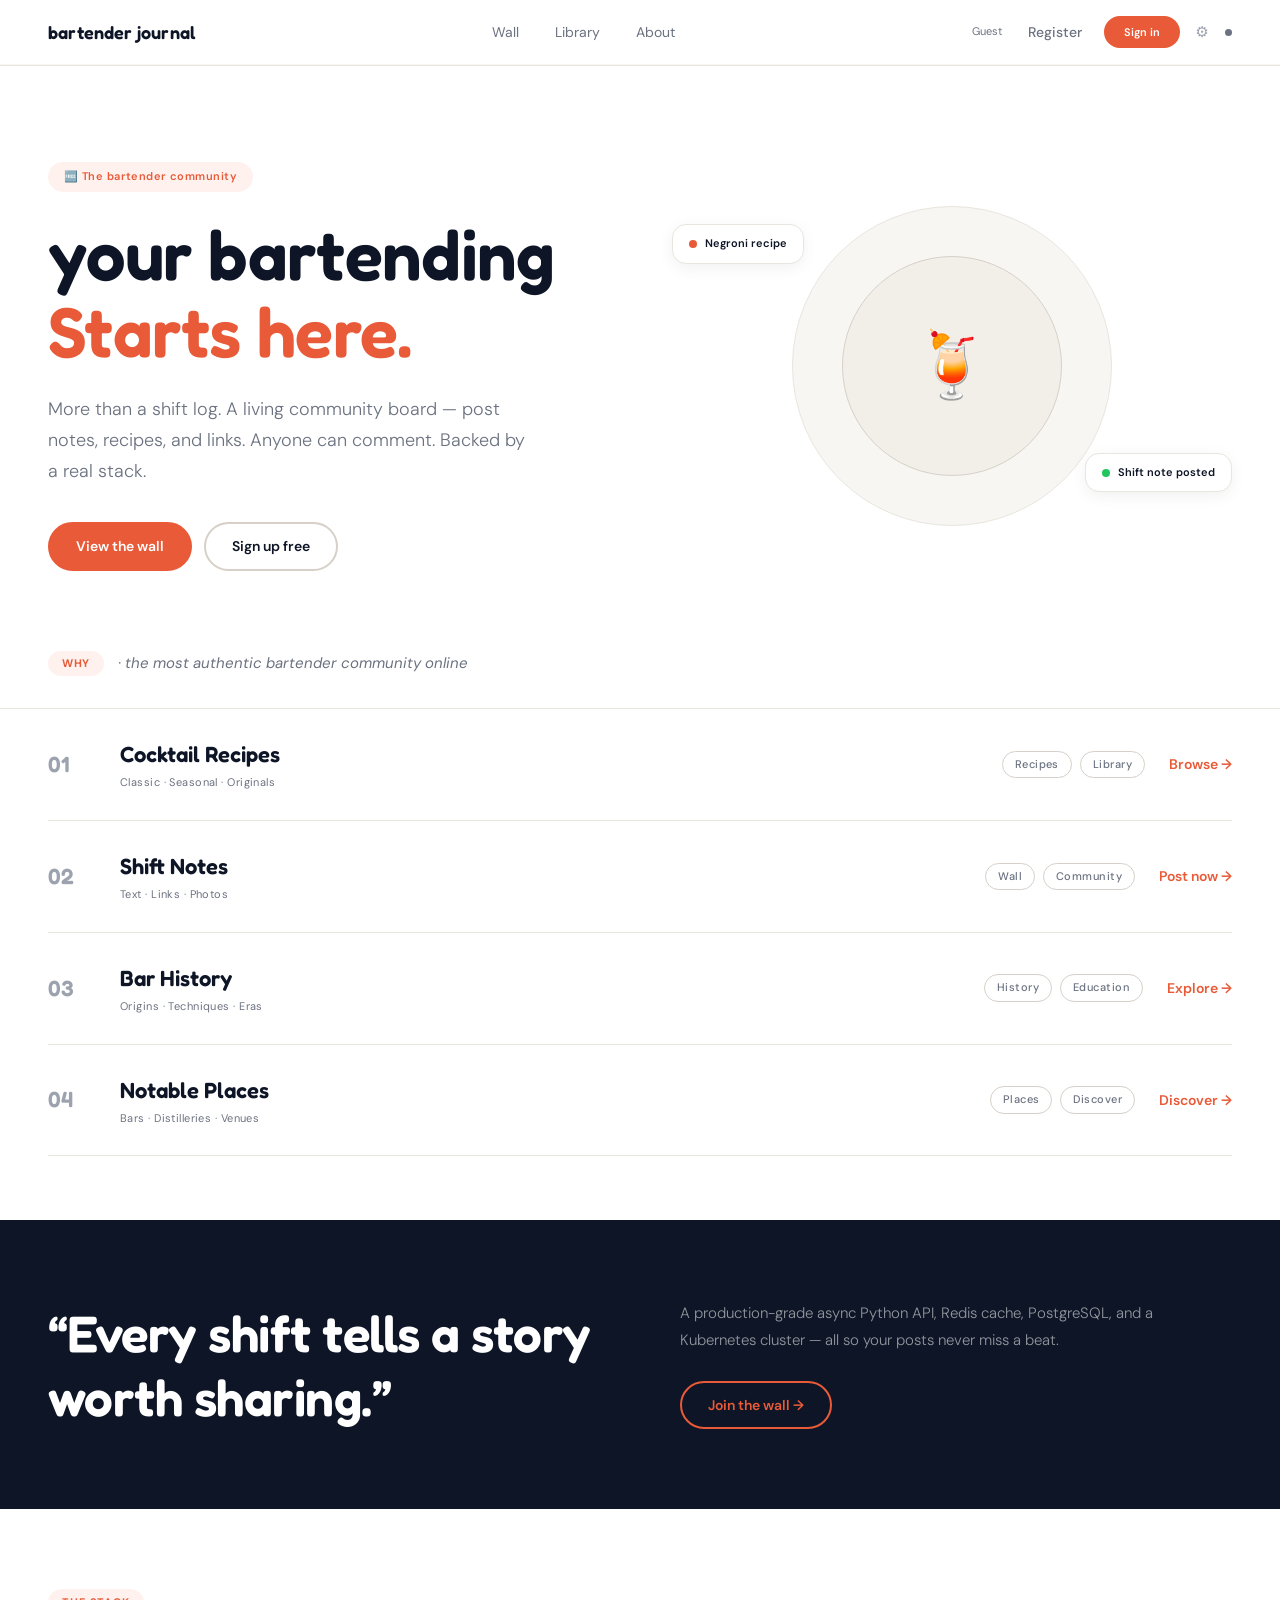
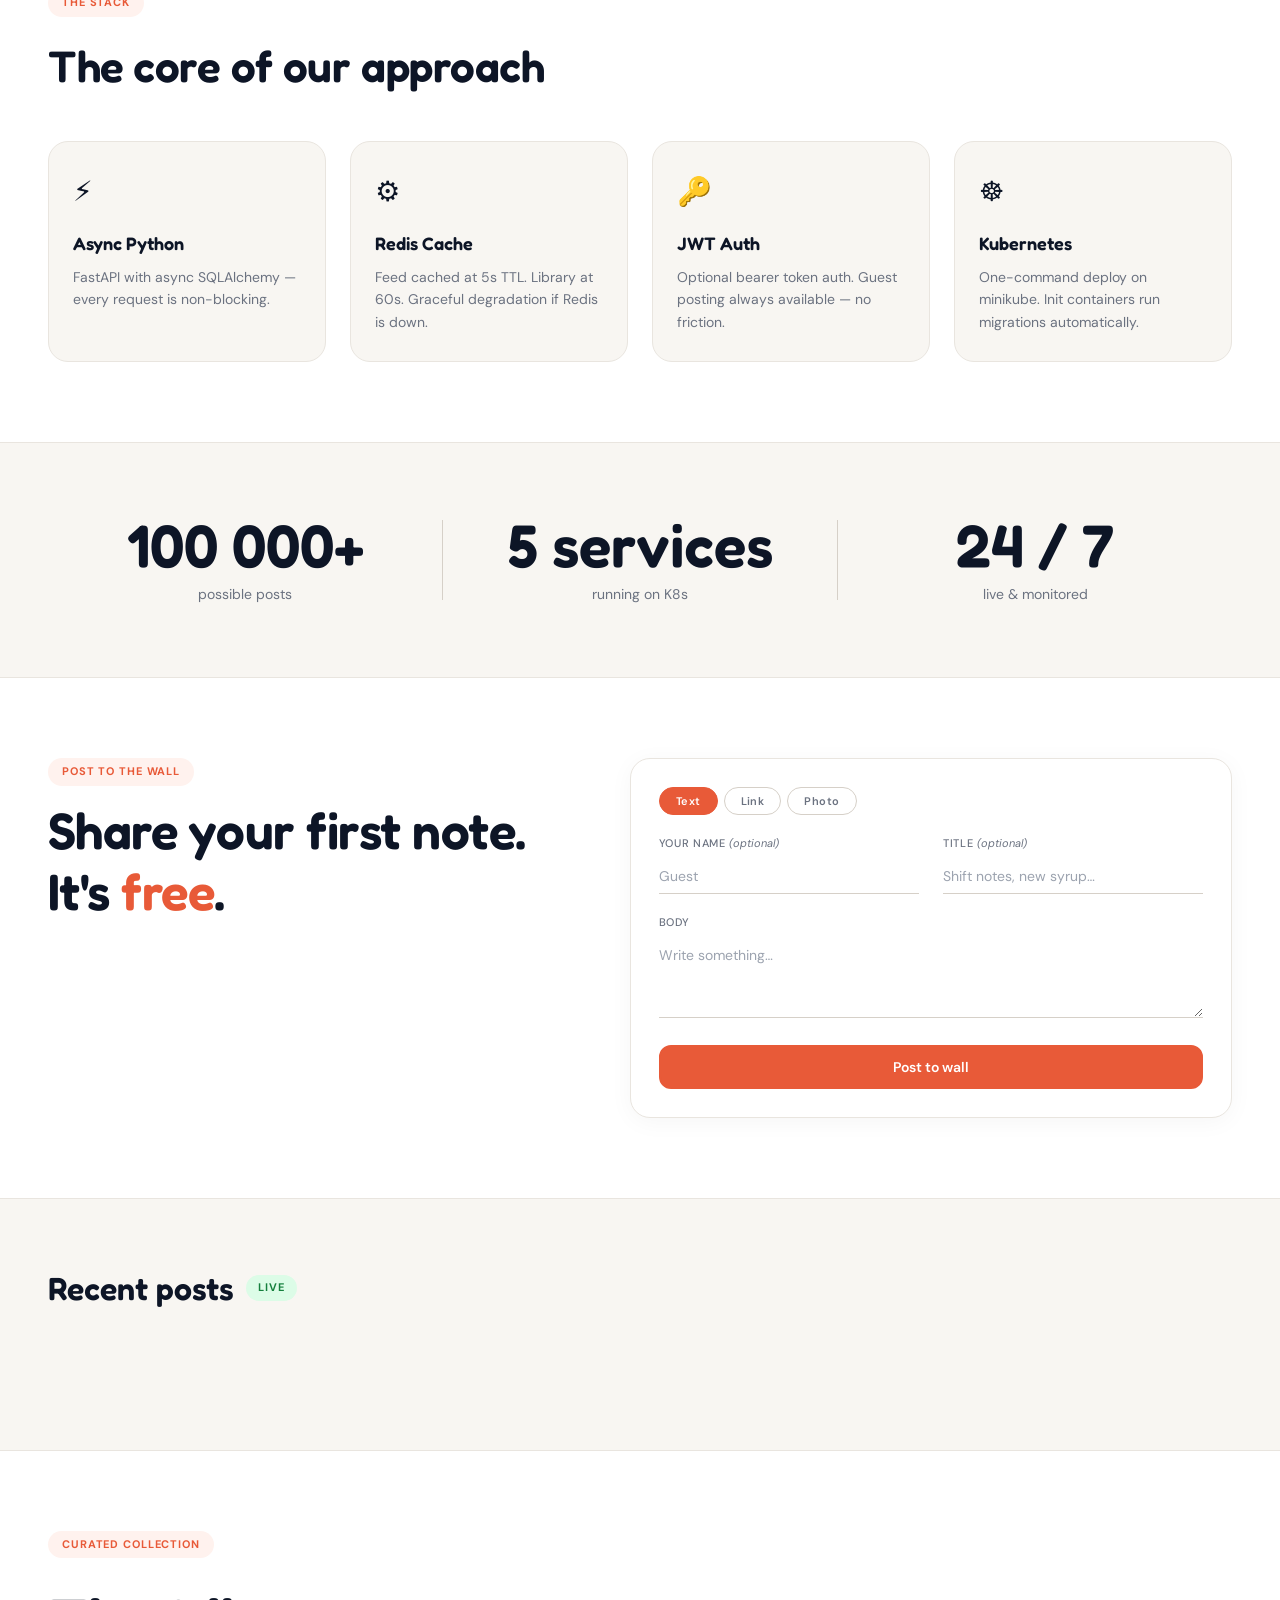
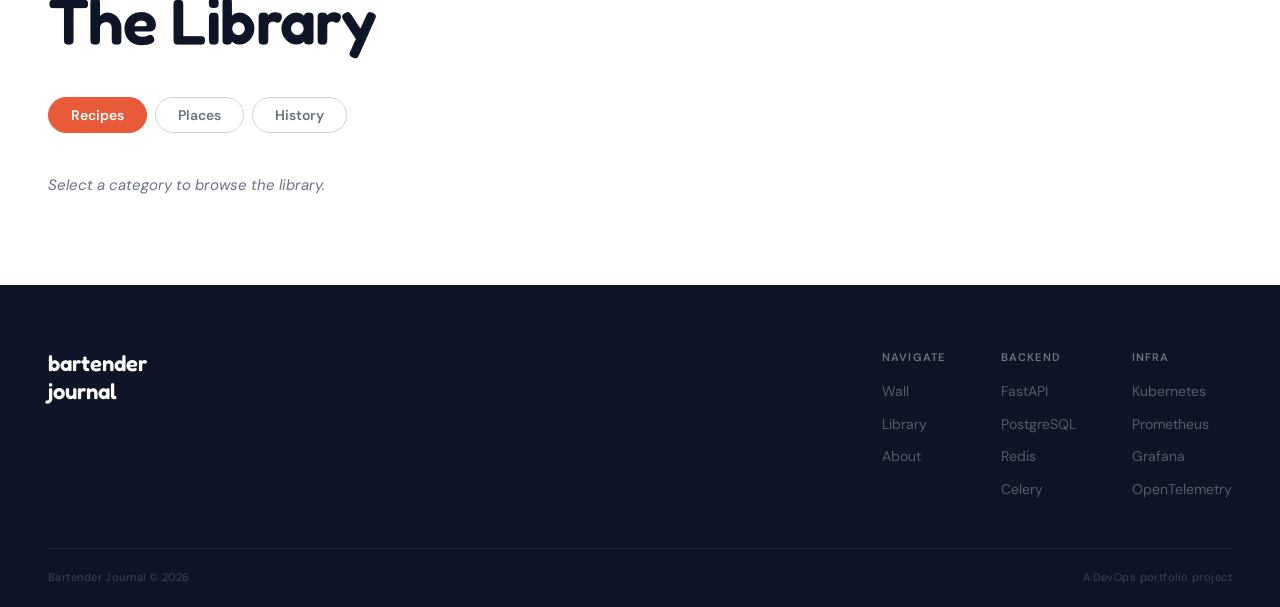
==== commit ade8576a: "feat: light lifestyle frontend build (type2) New design based on light coaching/community reference " ====
--- a/frontend/public/index.html
+++ b/frontend/public/index.html
@@ -7,7 +7,7 @@
     <link rel="icon" href="data:," />
     <link rel="preconnect" href="https://fonts.googleapis.com" />
     <link rel="preconnect" href="https://fonts.gstatic.com" crossorigin />
-    <link href="https://fonts.googleapis.com/css2?family=Barlow+Condensed:wght@400;600;700;800;900&family=Barlow:wght@300;400;500;600&display=swap" rel="stylesheet" />
+    <link href="https://fonts.googleapis.com/css2?family=Fredoka:wght@400;500;600;700&family=DM+Sans:ital,opsz,wght@0,9..40,300;0,9..40,400;0,9..40,500;1,9..40,300&display=swap" rel="stylesheet" />
     <link rel="stylesheet" href="style.css" />
   </head>
   <body>
@@ -15,7 +15,7 @@
     <!-- ── Navigation ──────────────────────────────────────────────────── -->
     <header class="site-header">
       <nav class="site-nav">
-        <div class="nav-logo">bj</div>
+        <div class="nav-logo">bartender journal</div>
         <div class="navlinks">
           <a href="#wall">Wall</a>
           <a href="#library">Library</a>
@@ -23,8 +23,8 @@
         </div>
         <div class="nav-actions">
           <span id="userBadge"></span>
-          <button id="openRegister" class="btn-nav-text">Register</button>
-          <button id="openLogin" class="btn-nav-outline btn-sm">Sign in</button>
+          <button id="openRegister" class="btn-nav-ghost">Register</button>
+          <button id="openLogin" class="btn-coral btn-sm">Sign in</button>
           <button id="settingsToggle" class="nav-gear" title="API settings">&#x2699;</button>
           <div class="live-dot" title="API status"></div>
         </div>
@@ -33,112 +33,190 @@
         <div class="settings-row">
           <label for="apiBase">API base URL</label>
           <input class="input" id="apiBase" placeholder="http://MINIKUBE_IP:30001" />
-          <button id="saveApiBase" class="btn-nav-outline btn-sm">Save</button>
+          <button id="saveApiBase" class="btn-nav-ghost btn-sm">Save</button>
         </div>
       </div>
     </header>
 
-    <!-- ── Hero panels ──────────────────────────────────────────────────── -->
-    <section class="hero-panels-section">
-      <div class="hero-panel-left">
-        <div class="hp-grid" aria-hidden="true">
-          <div class="hp-cell"></div><div class="hp-cell"></div>
-          <div class="hp-cell"></div><div class="hp-cell"></div>
-          <div class="hp-cell hp-accent"></div><div class="hp-cell"></div>
-          <div class="hp-cell"></div><div class="hp-cell"></div>
-          <div class="hp-cell"></div><div class="hp-cell"></div>
-          <div class="hp-cell"></div><div class="hp-cell hp-accent-2"></div>
-        </div>
-        <div class="hp-label">Community Board</div>
-      </div>
-      <div class="hero-panel-right">
-        <div class="hp-circle" aria-hidden="true"></div>
-        <div class="hp-inner-text">
-          <span class="hp-tag">Live · Kubernetes · Redis</span>
-          <div class="hp-big-letter">BJ</div>
-        </div>
-      </div>
-    </section>
-
-    <!-- ── Hero text ────────────────────────────────────────────────────── -->
-    <section class="hero-text-section" id="about">
-      <div class="hero-text-inner">
-        <div class="ht-left">
-          <h1 class="ht-heading">
-            Transform<br>A Shift Into<br>A Story.
-          </h1>
-        </div>
-        <div class="ht-right">
-          <p class="ht-sub">
-            More than a logbook. A living community wall for bartenders —
-            post shift notes, cocktail links, and photos. Anyone can comment.
-            Backed by a production-grade async Python stack on Kubernetes.
+    <!-- ── Hero ─────────────────────────────────────────────────────────── -->
+    <section class="hero" id="about">
+      <div class="hero-content">
+        <div class="hero-pill">&#127379; The bartender community</div>
+        <h1 class="hero-heading">
+          your bartending<br>
+          <span class="hero-accent">Starts here.</span>
+        </h1>
+        <p class="hero-sub">
+          More than a shift log. A living community board — post notes,
+          recipes, and links. Anyone can comment. Backed by a real stack.
+        </p>
+        <div class="hero-ctas">
+          <a href="#wall" id="ctaWall" class="btn-coral">View the wall</a>
+          <button id="heroSignup" class="btn-ghost-dark">Sign up free</button>
+        </div>
+      </div>
+      <div class="hero-visual" aria-hidden="true">
+        <div class="hv-ring"></div>
+        <div class="hv-ring hv-ring-2"></div>
+        <div class="hv-card hv-card-1">
+          <div class="hvc-dot"></div>
+          <span>Negroni recipe</span>
+        </div>
+        <div class="hv-card hv-card-2">
+          <div class="hvc-dot hvc-dot-2"></div>
+          <span>Shift note posted</span>
+        </div>
+        <div class="hv-icon">🍹</div>
+      </div>
+    </section>
+
+    <!-- ── Why strip ─────────────────────────────────────────────────────── -->
+    <div class="why-strip">
+      <span class="why-pill">why</span>
+      <span class="why-text">· the most authentic bartender community online</span>
+    </div>
+
+    <!-- ── Feature list (location-style rows) ────────────────────────────── -->
+    <section class="features-list" id="features">
+      <div class="fl-row">
+        <div class="fl-num">01</div>
+        <div class="fl-info">
+          <div class="fl-title">Cocktail Recipes</div>
+          <div class="fl-meta">Classic · Seasonal · Originals</div>
+        </div>
+        <div class="fl-tags">
+          <span class="fl-tag">Recipes</span>
+          <span class="fl-tag">Library</span>
+        </div>
+        <a href="#library" class="fl-link">Browse &rarr;</a>
+      </div>
+      <div class="fl-row">
+        <div class="fl-num">02</div>
+        <div class="fl-info">
+          <div class="fl-title">Shift Notes</div>
+          <div class="fl-meta">Text · Links · Photos</div>
+        </div>
+        <div class="fl-tags">
+          <span class="fl-tag">Wall</span>
+          <span class="fl-tag">Community</span>
+        </div>
+        <a href="#wall" class="fl-link">Post now &rarr;</a>
+      </div>
+      <div class="fl-row">
+        <div class="fl-num">03</div>
+        <div class="fl-info">
+          <div class="fl-title">Bar History</div>
+          <div class="fl-meta">Origins · Techniques · Eras</div>
+        </div>
+        <div class="fl-tags">
+          <span class="fl-tag">History</span>
+          <span class="fl-tag">Education</span>
+        </div>
+        <a href="#library" class="fl-link">Explore &rarr;</a>
+      </div>
+      <div class="fl-row">
+        <div class="fl-num">04</div>
+        <div class="fl-info">
+          <div class="fl-title">Notable Places</div>
+          <div class="fl-meta">Bars · Distilleries · Venues</div>
+        </div>
+        <div class="fl-tags">
+          <span class="fl-tag">Places</span>
+          <span class="fl-tag">Discover</span>
+        </div>
+        <a href="#library" class="fl-link">Discover &rarr;</a>
+      </div>
+    </section>
+
+    <!-- ── Dark feature band ──────────────────────────────────────────────── -->
+    <section class="dark-band">
+      <div class="db-inner">
+        <div class="db-quote">
+          &ldquo;Every shift tells a story<br>worth sharing.&rdquo;
+        </div>
+        <div class="db-right">
+          <p class="db-sub">
+            A production-grade async Python API, Redis cache, PostgreSQL,
+            and a Kubernetes cluster — all so your posts never miss a beat.
           </p>
-          <div class="ht-ctas">
-            <a href="#wall" id="ctaWall" class="btn-orange">View the wall</a>
-            <button id="heroSignup" class="btn-outline-w">Sign up</button>
-          </div>
-          <div class="ht-stats">
-            <div class="stat"><span class="stat-n">5</span><span class="stat-l">Services</span></div>
-            <div class="stat"><span class="stat-n">∞</span><span class="stat-l">Posts</span></div>
-            <div class="stat"><span class="stat-n">24h</span><span class="stat-l">JWT Auth</span></div>
-            <div class="stat"><span class="stat-n">60s</span><span class="stat-l">Cache TTL</span></div>
-          </div>
-        </div>
-      </div>
-    </section>
-
-    <!-- ── About dark band ──────────────────────────────────────────────── -->
-    <section class="about-band">
-      <div class="ab-inner">
-        <div class="ab-logo">bj</div>
-        <div class="ab-text">
-          <p class="ab-lead">
-            A full-stack DevOps portfolio project built to production standards —
-            FastAPI, async PostgreSQL, Redis caching, Celery workers, OpenTelemetry
-            tracing, and a Grafana dashboard. Deploy everything with one command.
-          </p>
-          <div class="ab-tags">
-            <span>FastAPI</span><span>PostgreSQL</span><span>Redis</span>
-            <span>Celery</span><span>Kubernetes</span><span>Prometheus</span>
-            <span>Grafana</span><span>OpenTelemetry</span><span>Python 3.12</span>
-          </div>
-        </div>
-      </div>
-    </section>
-
-    <!-- ── Big section: THE WALL ────────────────────────────────────────── -->
-    <section class="wall-intro" id="wall">
-      <div class="wi-inner">
-        <div class="wi-left">
-          <div class="wi-eyebrow">Community Board</div>
-          <h2 class="wi-heading">THE<br>WALL</h2>
-          <div class="wi-circles" aria-hidden="true">
-            <div class="wi-circle"></div>
-            <div class="wi-circle wi-circle-sm"></div>
-          </div>
-        </div>
-        <div class="wi-right">
-          <p class="wi-desc">
-            Bold posts, clear commentary, dependable history.
-            Everything your shift deserves documented.
-          </p>
-
-          <!-- New post form -->
-          <div class="post-form-block">
-            <div class="pfb-head">
-              <span class="pfb-title">New post</span>
+          <a href="#wall" class="btn-coral-outline">Join the wall &rarr;</a>
+        </div>
+      </div>
+    </section>
+
+    <!-- ── Approach cards ─────────────────────────────────────────────────── -->
+    <section class="approach-section">
+      <div class="ap-inner">
+        <div class="ap-head">
+          <span class="ap-pill">the stack</span>
+          <h2 class="ap-heading">The core of our approach</h2>
+        </div>
+        <div class="ap-cards">
+          <div class="ap-card">
+            <div class="ap-icon">⚡</div>
+            <div class="ap-card-title">Async Python</div>
+            <p>FastAPI with async SQLAlchemy — every request is non-blocking.</p>
+          </div>
+          <div class="ap-card">
+            <div class="ap-icon">⚙️</div>
+            <div class="ap-card-title">Redis Cache</div>
+            <p>Feed cached at 5s TTL. Library at 60s. Graceful degradation if Redis is down.</p>
+          </div>
+          <div class="ap-card">
+            <div class="ap-icon">🔑</div>
+            <div class="ap-card-title">JWT Auth</div>
+            <p>Optional bearer token auth. Guest posting always available — no friction.</p>
+          </div>
+          <div class="ap-card">
+            <div class="ap-icon">☸️</div>
+            <div class="ap-card-title">Kubernetes</div>
+            <p>One-command deploy on minikube. Init containers run migrations automatically.</p>
+          </div>
+        </div>
+      </div>
+    </section>
+
+    <!-- ── Stats ──────────────────────────────────────────────────────────── -->
+    <section class="stats-section">
+      <div class="stats-inner">
+        <div class="big-stat">
+          <div class="bs-num">100 000+</div>
+          <div class="bs-label">possible posts</div>
+        </div>
+        <div class="stats-divider"></div>
+        <div class="big-stat">
+          <div class="bs-num">5 services</div>
+          <div class="bs-label">running on K8s</div>
+        </div>
+        <div class="stats-divider"></div>
+        <div class="big-stat">
+          <div class="bs-num">24 / 7</div>
+          <div class="bs-label">live & monitored</div>
+        </div>
+      </div>
+    </section>
+
+    <!-- ── Post form / Join ───────────────────────────────────────────────── -->
+    <section class="join-section" id="wall">
+      <div class="js-inner">
+        <div class="js-head">
+          <span class="js-pill">post to the wall</span>
+          <h2 class="js-heading">Share your first note.<br>It's <span class="js-accent">free</span>.</h2>
+        </div>
+        <div class="js-form-wrap">
+          <div class="post-form-card">
+            <div class="pfc-tabs">
               <div class="type-tabs">
                 <button class="type-tab active" data-type="text">Text</button>
                 <button class="type-tab" data-type="link">Link</button>
                 <button class="type-tab" data-type="photo">Photo</button>
               </div>
-            </div>
-            <select id="postType" style="display:none;">
-              <option value="text" selected>text</option>
-              <option value="link">link</option>
-              <option value="photo">photo</option>
-            </select>
+              <select id="postType" style="display:none;">
+                <option value="text" selected>text</option>
+                <option value="link">link</option>
+                <option value="photo">photo</option>
+              </select>
+            </div>
             <div class="form-row">
               <div class="field">
                 <label>Your name <span class="opt">(optional)</span></label>
@@ -162,81 +240,50 @@
                 <label>Image URL</label>
                 <input class="input" id="postImage" placeholder="https://…jpg" />
               </div>
-              <button id="submitPost" class="btn-orange btn-full">Post to wall</button>
-            </div>
-          </div>
-        </div>
-      </div>
-    </section>
-
-    <!-- ── Posts feed ───────────────────────────────────────────────────── -->
+              <button id="submitPost" class="btn-coral btn-full">Post to wall</button>
+            </div>
+          </div>
+        </div>
+      </div>
+    </section>
+
+    <!-- ── Wall feed ──────────────────────────────────────────────────────── -->
     <section class="feed-section">
-      <div class="fs-inner">
-        <div class="fs-head">
-          <h3 class="fs-title">Posts That Define<br>The Wall</h3>
+      <div class="feed-inner">
+        <div class="feed-head">
+          <h3 class="feed-heading">Recent posts</h3>
+          <span class="feed-pill">live</span>
         </div>
         <div id="feed" class="feed"></div>
         <div class="load-more-wrap">
-          <button id="loadMore" class="btn-outline-w" style="display:none;">Load more posts</button>
-        </div>
-      </div>
-    </section>
-
-    <!-- ── Library ──────────────────────────────────────────────────────── -->
+          <button id="loadMore" class="btn-ghost-dark" style="display:none;">Load more posts</button>
+        </div>
+      </div>
+    </section>
+
+    <!-- ── Library ────────────────────────────────────────────────────────── -->
     <section class="library-section" id="library">
-      <div class="ls-inner">
-        <div class="ls-head">
-          <div class="ls-eyebrow">Curated Collection</div>
-          <h2 class="ls-heading">LIBRARY</h2>
-        </div>
-        <div class="ls-body">
+      <div class="lib-inner">
+        <div class="lib-head">
+          <span class="lib-pill">curated collection</span>
+          <h2 class="lib-heading">The Library</h2>
           <div class="library-tabs">
             <button class="lib-tab active" data-library="recipes">Recipes</button>
             <button class="lib-tab" data-library="places">Places</button>
             <button class="lib-tab" data-library="history">History</button>
           </div>
-          <div id="libraryOut" class="library-placeholder">
-            Select a category to browse the library.
-          </div>
-        </div>
-      </div>
-    </section>
-
-    <!-- ── Tech stack strip ─────────────────────────────────────────────── -->
-    <section class="stack-section">
-      <div class="ss-label">Trusted Stack</div>
-      <div class="ss-logos">
-        <span>FastAPI</span>
-        <span class="ss-dot"></span>
-        <span>PostgreSQL</span>
-        <span class="ss-dot"></span>
-        <span>Redis</span>
-        <span class="ss-dot"></span>
-        <span>Kubernetes</span>
-        <span class="ss-dot"></span>
-        <span>Prometheus</span>
-        <span class="ss-dot"></span>
-        <span>Grafana</span>
-        <span class="ss-dot"></span>
-        <span>Celery</span>
-        <span class="ss-dot"></span>
-        <span>OpenTelemetry</span>
-      </div>
-    </section>
-
-    <!-- ── CTA ──────────────────────────────────────────────────────────── -->
-    <section class="cta-section">
-      <div class="cta-inner">
-        <h2 class="cta-heading">Bring Your Voice to the Wall —<br>Join Bartender Journal Today</h2>
-        <button id="ctaRegister" class="btn-orange">Create account</button>
-      </div>
-    </section>
-
-    <!-- ── Footer ───────────────────────────────────────────────────────── -->
+        </div>
+        <div id="libraryOut" class="library-placeholder">
+          Select a category to browse the library.
+        </div>
+      </div>
+    </section>
+
+    <!-- ── Footer ────────────────────────────────────────────────────────── -->
     <footer class="site-footer">
       <div class="footer-inner">
         <div class="footer-top">
-          <div class="footer-logo">bj</div>
+          <div class="footer-logo">bartender<br>journal</div>
           <div class="footer-nav">
             <div class="footer-col">
               <div class="footer-col-head">Navigate</div>
@@ -262,7 +309,7 @@
         </div>
         <div class="footer-bottom">
           <span>Bartender Journal &copy; 2026</span>
-          <span>DevOps Portfolio Project</span>
+          <span>A DevOps portfolio project</span>
         </div>
       </div>
     </footer>
@@ -290,7 +337,7 @@
             <label>Password</label>
             <input class="input" id="regPassword" type="password" />
           </div>
-          <button id="submitRegister" class="btn-orange btn-full">Create account</button>
+          <button id="submitRegister" class="btn-coral btn-full">Create account</button>
         </div>
       </div>
     </div>
@@ -311,7 +358,7 @@
             <label>Password</label>
             <input class="input" id="loginPassword" type="password" />
           </div>
-          <button id="submitLogin" class="btn-orange btn-full">Sign in</button>
+          <button id="submitLogin" class="btn-coral btn-full">Sign in</button>
         </div>
       </div>
     </div>
--- a/frontend/public/style.css
+++ b/frontend/public/style.css
@@ -1,30 +1,34 @@
 /* ── Design Tokens ─────────────────────────────────────────────────────── */
 :root {
-  --bg:       #080808;
-  --surface:  #111111;
-  --surface-2:#181818;
-  --surface-3:#202020;
-  --border:   rgba(255,255,255,0.07);
-  --border-2: rgba(255,255,255,0.12);
-
-  --text:     #EDEDED;
-  --muted:    #666666;
-  --muted-2:  #444444;
-
-  --accent:   #F06020;
-  --accent-2: #D04810;
-  --accent-3: #FF7A3A;
-
-  --success:  #4CAF7A;
-  --danger:   #E05050;
-
-  --font-display: 'Barlow Condensed', Arial, sans-serif;
-  --font-body:    'Barlow', Arial, Helvetica, sans-serif;
+  --bg:         #FFFFFF;
+  --bg-2:       #F8F6F2;
+  --bg-3:       #F2EFE9;
+  --surface:    #FFFFFF;
+  --dark:       #0D1526;
+  --dark-2:     #1A2340;
+
+  --text:       #0D1526;
+  --muted:      #6B7280;
+  --muted-2:    #9CA3AF;
+
+  --accent:     #E85A38;
+  --accent-2:   #FF7A58;
+  --accent-3:   #C84020;
+  --accent-bg:  #FFF2EE;
+
+  --success:    #22C55E;
+  --danger:     #EF4444;
+
+  --border:     #E9E5DF;
+  --border-2:   #D6D0C8;
+
+  --font-display: 'Fredoka', Arial, sans-serif;
+  --font-body:    'DM Sans', system-ui, -apple-system, sans-serif;
 
   --text-xs:   11px;
-  --text-sm:   13px;
-  --text-base: 14px;
-  --text-lg:   17px;
+  --text-sm:   14px;
+  --text-base: 15px;
+  --text-lg:   18px;
   --text-xl:   22px;
 }
 
@@ -36,7 +40,7 @@
   font-size: var(--text-base);
   background: var(--bg);
   color: var(--text);
-  line-height: 1.5;
+  line-height: 1.6;
   -webkit-font-smoothing: antialiased;
 }
 a { color: inherit; text-decoration: none; }
@@ -61,86 +65,60 @@
   display: flex;
   align-items: center;
   justify-content: space-between;
-  padding: 0 40px;
-  height: 60px;
-  max-width: 1400px;
+  padding: 0 48px;
+  height: 64px;
+  max-width: 1300px;
   margin: 0 auto;
 }
 .nav-logo {
   font-family: var(--font-display);
-  font-size: 28px;
-  font-weight: 800;
-  color: var(--accent);
-  letter-spacing: 0.02em;
-  text-transform: lowercase;
+  font-size: 18px;
+  font-weight: 600;
+  color: var(--dark);
+  letter-spacing: 0.01em;
   user-select: none;
 }
-.navlinks {
-  display: flex;
-  gap: 0;
-}
+.navlinks { display: flex; gap: 4px; }
 .navlinks a {
   font-size: var(--text-sm);
-  font-weight: 500;
-  color: var(--muted);
-  padding: 8px 18px;
-  letter-spacing: 0.05em;
-  text-transform: uppercase;
-  transition: color 0.15s;
-}
-.navlinks a:hover { color: var(--text); }
-.nav-actions {
-  display: flex;
-  align-items: center;
-  gap: 8px;
-}
-#userBadge {
-  font-size: var(--text-xs);
-  color: var(--muted);
-  letter-spacing: 0.04em;
-  margin-right: 4px;
-}
-.btn-nav-text {
+  font-weight: 400;
+  color: var(--muted);
+  padding: 8px 16px;
+  border-radius: 999px;
+  transition: color 0.15s, background 0.15s;
+}
+.navlinks a:hover { color: var(--text); background: var(--bg-2); }
+.nav-actions { display: flex; align-items: center; gap: 8px; }
+#userBadge { font-size: var(--text-xs); color: var(--muted); margin-right: 4px; }
+
+.btn-nav-ghost {
   background: transparent;
   border: none;
   color: var(--muted);
   font-size: var(--text-sm);
   font-weight: 500;
-  text-transform: uppercase;
-  letter-spacing: 0.05em;
-  padding: 8px 12px;
-  transition: color 0.15s;
-}
-.btn-nav-text:hover { color: var(--text); }
-.btn-nav-outline {
-  background: transparent;
-  border: 1px solid var(--border-2);
-  color: var(--text);
-  font-size: var(--text-sm);
-  font-weight: 500;
-  text-transform: uppercase;
-  letter-spacing: 0.05em;
-  border-radius: 2px;
-  transition: border-color 0.15s, background 0.15s;
-}
-.btn-nav-outline:hover { border-color: var(--accent); color: var(--accent); }
-.btn-nav-outline:focus-visible { outline: 2px solid var(--accent); outline-offset: 2px; }
-.btn-sm { padding: 6px 16px; }
+  padding: 8px 14px;
+  border-radius: 999px;
+  transition: color 0.15s, background 0.15s;
+}
+.btn-nav-ghost:hover { color: var(--text); background: var(--bg-2); }
+.btn-nav-ghost:focus-visible { outline: 2px solid var(--accent); outline-offset: 2px; }
+
 .nav-gear {
   background: transparent;
   border: none;
-  color: var(--muted);
-  font-size: 14px;
+  color: var(--muted-2);
+  font-size: 15px;
   padding: 6px 8px;
-  border-radius: 2px;
+  border-radius: 8px;
   transition: color 0.15s;
 }
-.nav-gear:hover { color: var(--accent); }
+.nav-gear:hover { color: var(--text); }
 .live-dot {
   width: 7px;
   height: 7px;
   border-radius: 50%;
-  background: var(--muted);
+  background: var(--muted-2);
   flex-shrink: 0;
   transition: background 0.3s, box-shadow 0.3s;
 }
@@ -150,39 +128,84 @@
   max-height: 0;
   overflow: hidden;
   border-top: 1px solid transparent;
-  transition: max-height 0.3s ease, padding 0.3s, border-color 0.3s;
-}
-.settings-drawer.open {
-  max-height: 64px;
-  border-top-color: var(--border);
-}
+  background: var(--bg-2);
+  transition: max-height 0.3s ease, border-color 0.3s;
+}
+.settings-drawer.open { max-height: 64px; border-top-color: var(--border); }
 .settings-row {
   display: flex;
   align-items: center;
   gap: 12px;
-  padding: 12px 40px;
-  max-width: 1400px;
+  padding: 12px 48px;
+  max-width: 1300px;
   margin: 0 auto;
 }
 .settings-row label {
   font-size: var(--text-xs);
   color: var(--muted);
   white-space: nowrap;
-  letter-spacing: 0.08em;
+  letter-spacing: 0.06em;
   text-transform: uppercase;
 }
+
+/* ── Buttons ─────────────────────────────────────────────────────────────── */
+.btn-coral {
+  background: var(--accent);
+  color: #fff;
+  border: 2px solid var(--accent);
+  padding: 11px 26px;
+  border-radius: 999px;
+  font-size: var(--text-sm);
+  font-weight: 600;
+  display: inline-block;
+  text-align: center;
+  transition: background 0.15s, border-color 0.15s;
+}
+.btn-coral:hover { background: var(--accent-2); border-color: var(--accent-2); }
+.btn-coral:focus-visible { outline: 2px solid var(--accent); outline-offset: 3px; }
+.btn-coral:active { background: var(--accent-3); }
+.btn-coral:disabled { opacity: 0.5; cursor: not-allowed; }
+.btn-sm { padding: 7px 18px; font-size: var(--text-xs); }
+.btn-full { width: 100%; border-radius: 12px; }
+
+.btn-ghost-dark {
+  background: transparent;
+  color: var(--text);
+  border: 2px solid var(--border-2);
+  padding: 11px 26px;
+  border-radius: 999px;
+  font-size: var(--text-sm);
+  font-weight: 600;
+  transition: border-color 0.15s, background 0.15s;
+}
+.btn-ghost-dark:hover { border-color: var(--text); background: var(--bg-2); }
+.btn-ghost-dark:focus-visible { outline: 2px solid var(--accent); outline-offset: 3px; }
+.btn-ghost-dark:disabled { opacity: 0.5; cursor: not-allowed; }
+
+.btn-coral-outline {
+  background: transparent;
+  color: var(--accent);
+  border: 2px solid var(--accent);
+  padding: 11px 26px;
+  border-radius: 999px;
+  font-size: var(--text-sm);
+  font-weight: 600;
+  display: inline-block;
+  transition: background 0.15s, color 0.15s;
+}
+.btn-coral-outline:hover { background: var(--accent); color: #fff; }
+.btn-coral-outline:focus-visible { outline: 2px solid var(--accent); outline-offset: 3px; }
 
 /* ── Inputs ─────────────────────────────────────────────────────────────── */
 .input, textarea {
   width: 100%;
   border: none;
-  border-bottom: 1px solid var(--border-2);
+  border-bottom: 1.5px solid var(--border-2);
   background: transparent;
   color: var(--text);
   padding: 8px 0;
   font-size: var(--text-sm);
   font-family: var(--font-body);
-  font-weight: 400;
   outline: none;
   border-radius: 0;
   transition: border-color 0.2s;
@@ -192,8 +215,8 @@
 textarea { resize: vertical; min-height: 80px; }
 label {
   font-size: var(--text-xs);
-  font-weight: 600;
-  letter-spacing: 0.08em;
+  font-weight: 500;
+  letter-spacing: 0.06em;
   text-transform: uppercase;
   color: var(--muted);
   display: block;
@@ -204,348 +227,369 @@
 .form-row { display: grid; grid-template-columns: 1fr 1fr; gap: 24px; margin-bottom: 16px; }
 .form-stack { display: flex; flex-direction: column; gap: 16px; }
 
-/* ── Buttons ─────────────────────────────────────────────────────────────── */
-.btn-orange {
-  background: var(--accent);
-  color: #fff;
-  border: 2px solid var(--accent);
-  padding: 12px 28px;
-  font-size: var(--text-sm);
-  font-weight: 700;
-  text-transform: uppercase;
-  letter-spacing: 0.08em;
-  border-radius: 2px;
-  display: inline-block;
-  text-align: center;
-  transition: background 0.15s, border-color 0.15s;
-}
-.btn-orange:hover { background: var(--accent-3); border-color: var(--accent-3); }
-.btn-orange:focus-visible { outline: 2px solid var(--accent-3); outline-offset: 2px; }
-.btn-orange:active { background: var(--accent-2); border-color: var(--accent-2); }
-.btn-orange:disabled { opacity: 0.45; cursor: not-allowed; }
-.btn-full { width: 100%; }
-
-.btn-outline-w {
-  background: transparent;
-  color: var(--text);
-  border: 2px solid var(--border-2);
-  padding: 12px 28px;
-  font-size: var(--text-sm);
-  font-weight: 700;
-  text-transform: uppercase;
-  letter-spacing: 0.08em;
-  border-radius: 2px;
-  transition: border-color 0.15s, color 0.15s;
-}
-.btn-outline-w:hover { border-color: var(--text); }
-.btn-outline-w:focus-visible { outline: 2px solid var(--accent); outline-offset: 2px; }
-.btn-outline-w:disabled { opacity: 0.45; cursor: not-allowed; }
-
-/* ── Hero panels ─────────────────────────────────────────────────────────── */
-.hero-panels-section {
+/* Settings input */
+.settings-row .input { border-bottom-color: var(--border-2); max-width: 320px; }
+
+/* ── Hero ───────────────────────────────────────────────────────────────── */
+.hero {
   display: grid;
   grid-template-columns: 1fr 1fr;
-  height: 420px;
-}
-.hero-panel-left {
-  background: var(--surface);
-  border-right: 1px solid var(--border);
+  align-items: center;
+  gap: 64px;
+  max-width: 1300px;
+  margin: 0 auto;
+  padding: 96px 48px 80px;
+}
+.hero-pill {
+  display: inline-flex;
+  align-items: center;
+  gap: 8px;
+  background: var(--accent-bg);
+  color: var(--accent);
+  font-size: var(--text-xs);
+  font-weight: 600;
+  letter-spacing: 0.04em;
+  padding: 6px 16px;
+  border-radius: 999px;
+  margin-bottom: 24px;
+}
+.hero-heading {
+  font-family: var(--font-display);
+  font-size: clamp(44px, 5.5vw, 72px);
+  font-weight: 600;
+  line-height: 1.1;
+  margin: 0 0 24px;
+  color: var(--dark);
+  letter-spacing: -0.01em;
+}
+.hero-accent {
+  color: var(--accent);
+  display: block;
+}
+.hero-sub {
+  font-size: var(--text-lg);
+  font-weight: 300;
+  color: var(--muted);
+  line-height: 1.7;
+  margin: 0 0 36px;
+  max-width: 480px;
+}
+.hero-ctas { display: flex; gap: 12px; flex-wrap: wrap; }
+
+/* Hero visual */
+.hero-visual {
   position: relative;
-  overflow: hidden;
-  display: flex;
-  align-items: flex-end;
-  padding: 24px 32px;
-}
-.hp-grid {
+  height: 380px;
+  display: flex;
+  align-items: center;
+  justify-content: center;
+}
+.hv-ring {
   position: absolute;
-  inset: 0;
+  width: 320px;
+  height: 320px;
+  border-radius: 50%;
+  border: 1.5px solid var(--border);
+  background: var(--bg-2);
+}
+.hv-ring-2 {
+  width: 220px;
+  height: 220px;
+  background: var(--bg-3);
+  border-color: var(--border-2);
+}
+.hv-card {
+  position: absolute;
+  background: var(--bg);
+  border: 1.5px solid var(--border);
+  border-radius: 14px;
+  padding: 10px 16px;
+  font-size: var(--text-xs);
+  font-weight: 600;
+  color: var(--text);
+  display: flex;
+  align-items: center;
+  gap: 8px;
+  box-shadow: 0 4px 16px rgba(0,0,0,0.06);
+  white-space: nowrap;
+}
+.hv-card-1 { top: 48px; left: 0; }
+.hv-card-2 { bottom: 64px; right: 0; }
+.hvc-dot {
+  width: 8px;
+  height: 8px;
+  border-radius: 50%;
+  background: var(--accent);
+  flex-shrink: 0;
+}
+.hvc-dot-2 { background: var(--success); }
+.hv-icon {
+  position: relative;
+  z-index: 1;
+  font-size: 64px;
+  line-height: 1;
+}
+
+/* ── Why strip ───────────────────────────────────────────────────────────── */
+.why-strip {
+  max-width: 1300px;
+  margin: 0 auto;
+  padding: 0 48px 32px;
+  display: flex;
+  align-items: center;
+  gap: 14px;
+  border-bottom: 1px solid var(--border);
+}
+.why-pill {
+  background: var(--accent-bg);
+  color: var(--accent);
+  font-size: var(--text-xs);
+  font-weight: 700;
+  letter-spacing: 0.06em;
+  padding: 4px 14px;
+  border-radius: 999px;
+  text-transform: uppercase;
+}
+.why-text {
+  font-size: var(--text-base);
+  font-weight: 400;
+  color: var(--muted);
+  font-style: italic;
+}
+
+/* ── Features list ───────────────────────────────────────────────────────── */
+.features-list {
+  max-width: 1300px;
+  margin: 0 auto;
+  padding: 0 48px;
+}
+.fl-row {
+  display: grid;
+  grid-template-columns: 48px 1fr auto auto;
+  align-items: center;
+  gap: 24px;
+  padding: 28px 0;
+  border-bottom: 1px solid var(--border);
+  transition: background 0.15s;
+}
+.fl-row:hover .fl-title { color: var(--accent); }
+.fl-num {
+  font-family: var(--font-display);
+  font-size: 22px;
+  font-weight: 600;
+  color: var(--muted-2);
+}
+.fl-title {
+  font-family: var(--font-display);
+  font-size: 22px;
+  font-weight: 600;
+  color: var(--dark);
+  margin-bottom: 2px;
+  transition: color 0.15s;
+}
+.fl-meta {
+  font-size: var(--text-xs);
+  color: var(--muted);
+  letter-spacing: 0.04em;
+}
+.fl-tags { display: flex; gap: 8px; }
+.fl-tag {
+  font-size: var(--text-xs);
+  font-weight: 500;
+  letter-spacing: 0.04em;
+  color: var(--muted);
+  border: 1.5px solid var(--border-2);
+  padding: 4px 12px;
+  border-radius: 999px;
+}
+.fl-link {
+  font-size: var(--text-sm);
+  font-weight: 600;
+  color: var(--accent);
+  white-space: nowrap;
+  transition: opacity 0.15s;
+}
+.fl-link:hover { opacity: 0.7; }
+
+/* ── Dark band ───────────────────────────────────────────────────────────── */
+.dark-band {
+  background: var(--dark);
+  margin: 64px 0 0;
+}
+.db-inner {
+  display: grid;
+  grid-template-columns: 1fr 1fr;
+  align-items: center;
+  gap: 80px;
+  max-width: 1300px;
+  margin: 0 auto;
+  padding: 80px 48px;
+}
+.db-quote {
+  font-family: var(--font-display);
+  font-size: clamp(32px, 4vw, 52px);
+  font-weight: 600;
+  color: #fff;
+  line-height: 1.25;
+  letter-spacing: -0.01em;
+}
+.db-sub {
+  font-size: var(--text-base);
+  font-weight: 300;
+  color: rgba(255,255,255,0.55);
+  line-height: 1.75;
+  margin: 0 0 28px;
+}
+
+/* ── Approach section ────────────────────────────────────────────────────── */
+.approach-section {
+  max-width: 1300px;
+  margin: 0 auto;
+  padding: 80px 48px;
+  border-bottom: 1px solid var(--border);
+}
+.ap-inner {}
+.ap-head { margin-bottom: 40px; }
+.ap-pill {
+  display: inline-block;
+  background: var(--accent-bg);
+  color: var(--accent);
+  font-size: var(--text-xs);
+  font-weight: 700;
+  letter-spacing: 0.08em;
+  text-transform: uppercase;
+  padding: 5px 14px;
+  border-radius: 999px;
+  margin-bottom: 14px;
+}
+.ap-heading {
+  font-family: var(--font-display);
+  font-size: clamp(28px, 3.5vw, 44px);
+  font-weight: 600;
+  color: var(--dark);
+  margin: 0;
+  letter-spacing: -0.01em;
+}
+.ap-cards {
   display: grid;
   grid-template-columns: repeat(4, 1fr);
-  grid-template-rows: repeat(3, 1fr);
-  gap: 1px;
-  background: var(--border);
-}
-.hp-cell {
-  background: var(--surface);
-  transition: background 0.3s;
-}
-.hp-accent { background: var(--accent); opacity: 0.12; }
-.hp-accent-2 { background: var(--surface-2); }
-.hp-label {
-  position: relative;
-  z-index: 1;
-  font-size: var(--text-xs);
-  font-weight: 600;
-  letter-spacing: 0.14em;
-  text-transform: uppercase;
-  color: var(--muted);
-}
-.hero-panel-right {
-  background: var(--surface-2);
-  position: relative;
-  overflow: hidden;
+  gap: 24px;
+}
+.ap-card {
+  background: var(--bg-2);
+  border-radius: 20px;
+  padding: 28px 24px;
+  border: 1.5px solid var(--border);
+  transition: border-color 0.2s, transform 0.2s;
+}
+.ap-card:hover { border-color: var(--accent); transform: translateY(-3px); }
+.ap-icon { font-size: 28px; margin-bottom: 14px; }
+.ap-card-title {
+  font-family: var(--font-display);
+  font-size: 18px;
+  font-weight: 600;
+  color: var(--dark);
+  margin-bottom: 8px;
+}
+.ap-card p { font-size: var(--text-sm); color: var(--muted); line-height: 1.6; margin: 0; }
+
+/* ── Stats section ───────────────────────────────────────────────────────── */
+.stats-section {
+  background: var(--bg-2);
+  border-bottom: 1px solid var(--border);
+}
+.stats-inner {
   display: flex;
   align-items: center;
   justify-content: center;
-}
-.hp-circle {
-  position: absolute;
-  width: 340px;
-  height: 340px;
-  border-radius: 50%;
-  border: 1px solid var(--border-2);
-  top: 50%;
-  left: 50%;
-  transform: translate(-50%, -50%);
-}
-.hp-circle::before {
-  content: '';
-  position: absolute;
-  inset: 40px;
-  border-radius: 50%;
-  border: 1px solid var(--border);
-}
-.hp-inner-text {
-  position: relative;
-  z-index: 1;
+  gap: 0;
+  max-width: 1300px;
+  margin: 0 auto;
+  padding: 72px 48px;
+}
+.big-stat {
+  flex: 1;
   text-align: center;
-}
-.hp-tag {
-  font-size: var(--text-xs);
-  font-weight: 600;
-  letter-spacing: 0.12em;
-  text-transform: uppercase;
-  color: var(--muted);
-  display: block;
-  margin-bottom: 12px;
-}
-.hp-big-letter {
-  font-family: var(--font-display);
-  font-size: 100px;
-  font-weight: 900;
+  padding: 0 32px;
+}
+.stats-divider {
+  width: 1px;
+  height: 80px;
+  background: var(--border-2);
+  flex-shrink: 0;
+}
+.bs-num {
+  font-family: var(--font-display);
+  font-size: clamp(36px, 5vw, 60px);
+  font-weight: 600;
+  color: var(--dark);
+  line-height: 1;
+  margin-bottom: 8px;
+}
+.bs-label {
+  font-size: var(--text-sm);
+  color: var(--muted);
+  font-weight: 400;
+}
+
+/* ── Join section ────────────────────────────────────────────────────────── */
+.join-section {
+  max-width: 1300px;
+  margin: 0 auto;
+  padding: 80px 48px;
+  border-bottom: 1px solid var(--border);
+}
+.js-inner {
+  display: grid;
+  grid-template-columns: 1fr 1.2fr;
+  gap: 80px;
+  align-items: start;
+}
+.js-pill {
+  display: inline-block;
+  background: var(--accent-bg);
   color: var(--accent);
-  line-height: 1;
-  letter-spacing: -0.02em;
-  text-transform: lowercase;
-}
-
-/* ── Hero text section ──────────────────────────────────────────────────── */
-.hero-text-section {
-  border-bottom: 1px solid var(--border);
-}
-.hero-text-inner {
-  display: grid;
-  grid-template-columns: 1fr 1fr;
-  max-width: 1400px;
-  margin: 0 auto;
-  padding: 64px 40px;
-  gap: 64px;
-  align-items: start;
-}
-.ht-heading {
-  font-family: var(--font-display);
-  font-size: clamp(52px, 6vw, 84px);
-  font-weight: 800;
-  line-height: 1.0;
-  letter-spacing: -0.01em;
-  margin: 0;
-  color: var(--text);
-}
-.ht-sub {
-  font-size: var(--text-lg);
-  font-weight: 300;
-  color: var(--muted);
-  line-height: 1.7;
-  margin: 0 0 28px;
-}
-.ht-ctas {
-  display: flex;
-  gap: 12px;
-  flex-wrap: wrap;
-  margin-bottom: 40px;
-}
-.ht-stats {
-  display: grid;
-  grid-template-columns: repeat(4, 1fr);
-  gap: 0;
-  border-top: 1px solid var(--border);
-  padding-top: 28px;
-}
-.stat {
-  display: flex;
-  flex-direction: column;
-  gap: 4px;
-  border-right: 1px solid var(--border);
-  padding: 0 16px 0 0;
-}
-.stat:last-child { border-right: none; }
-.stat-n {
-  font-family: var(--font-display);
-  font-size: 28px;
-  font-weight: 800;
-  color: var(--accent);
-  line-height: 1;
-}
-.stat-l {
-  font-size: var(--text-xs);
-  font-weight: 600;
+  font-size: var(--text-xs);
+  font-weight: 700;
   letter-spacing: 0.08em;
   text-transform: uppercase;
-  color: var(--muted);
-}
-
-/* ── About band ──────────────────────────────────────────────────────────── */
-.about-band {
-  background: var(--surface);
-  border-bottom: 1px solid var(--border);
-}
-.ab-inner {
-  display: flex;
-  align-items: flex-start;
-  gap: 64px;
-  max-width: 1400px;
-  margin: 0 auto;
-  padding: 64px 40px;
-}
-.ab-logo {
-  font-family: var(--font-display);
-  font-size: 80px;
-  font-weight: 900;
-  color: var(--accent);
-  line-height: 1;
-  text-transform: lowercase;
-  flex-shrink: 0;
-  opacity: 0.85;
-}
-.ab-text { flex: 1; }
-.ab-lead {
-  font-size: var(--text-lg);
-  font-weight: 300;
-  color: var(--muted);
-  line-height: 1.7;
-  margin: 0 0 24px;
-}
-.ab-tags {
-  display: flex;
-  flex-wrap: wrap;
-  gap: 8px;
-}
-.ab-tags span {
-  font-size: var(--text-xs);
-  font-weight: 600;
-  letter-spacing: 0.08em;
-  text-transform: uppercase;
-  color: var(--muted);
-  border: 1px solid var(--border-2);
-  padding: 4px 12px;
-  border-radius: 1px;
-  transition: color 0.15s, border-color 0.15s;
-}
-.ab-tags span:hover { color: var(--accent); border-color: var(--accent); }
-
-/* ── Wall intro section ─────────────────────────────────────────────────── */
-.wall-intro {
-  border-bottom: 1px solid var(--border);
-}
-.wi-inner {
-  display: grid;
-  grid-template-columns: 1fr 1.4fr;
-  max-width: 1400px;
-  margin: 0 auto;
-  gap: 0;
-}
-.wi-left {
-  padding: 64px 40px;
-  border-right: 1px solid var(--border);
-  position: relative;
-  overflow: hidden;
-}
-.wi-eyebrow {
-  font-size: var(--text-xs);
-  font-weight: 600;
-  letter-spacing: 0.14em;
-  text-transform: uppercase;
-  color: var(--accent);
-  margin-bottom: 16px;
-}
-.wi-heading {
-  font-family: var(--font-display);
-  font-size: clamp(80px, 10vw, 140px);
-  font-weight: 900;
-  line-height: 0.88;
-  letter-spacing: -0.02em;
+  padding: 5px 14px;
+  border-radius: 999px;
+  margin-bottom: 14px;
+}
+.js-heading {
+  font-family: var(--font-display);
+  font-size: clamp(32px, 4vw, 52px);
+  font-weight: 600;
+  color: var(--dark);
+  line-height: 1.2;
   margin: 0;
-  color: var(--text);
-}
-.wi-circles {
-  position: absolute;
-  bottom: 32px;
-  left: 40px;
-  display: flex;
-  gap: 12px;
-  align-items: center;
-}
-.wi-circle {
-  width: 56px;
-  height: 56px;
-  border-radius: 50%;
-  border: 1px solid var(--border-2);
-  background: var(--surface-3);
-}
-.wi-circle-sm {
-  width: 32px;
-  height: 32px;
-  background: var(--accent);
-  border-color: var(--accent);
-  opacity: 0.7;
-}
-.wi-right {
-  padding: 64px 40px;
-}
-.wi-desc {
-  font-size: var(--text-lg);
-  font-weight: 300;
-  color: var(--muted);
-  line-height: 1.7;
-  margin: 0 0 36px;
-}
-
-/* Post form block */
-.post-form-block {
-  background: var(--surface);
-  border: 1px solid var(--border);
-  padding: 24px;
-}
-.pfb-head {
-  display: flex;
-  justify-content: space-between;
-  align-items: center;
-  margin-bottom: 20px;
-  flex-wrap: wrap;
-  gap: 10px;
-}
-.pfb-title {
-  font-family: var(--font-display);
-  font-size: 18px;
-  font-weight: 700;
+  letter-spacing: -0.01em;
+}
+.js-accent { color: var(--accent); }
+
+/* Post form card */
+.post-form-card {
+  background: var(--bg);
+  border: 1.5px solid var(--border);
+  border-radius: 20px;
+  padding: 28px;
+  box-shadow: 0 4px 24px rgba(0,0,0,0.04);
+}
+.pfc-tabs { margin-bottom: 20px; }
+
+/* Type tabs */
+.type-tabs { display: flex; gap: 6px; }
+.type-tab {
+  padding: 6px 16px;
+  border-radius: 999px;
+  font-size: var(--text-xs);
+  font-weight: 600;
   letter-spacing: 0.04em;
-  text-transform: uppercase;
-  color: var(--text);
-}
-
-/* ── Type tabs ───────────────────────────────────────────────────────────── */
-.type-tabs { display: flex; gap: 4px; }
-.type-tab {
-  padding: 5px 14px;
-  font-size: var(--text-xs);
-  font-weight: 700;
-  letter-spacing: 0.07em;
-  text-transform: uppercase;
   cursor: pointer;
-  border: 1px solid var(--border-2);
+  border: 1.5px solid var(--border-2);
   background: transparent;
   color: var(--muted);
-  border-radius: 1px;
   font-family: var(--font-body);
   transition: color 0.15s, border-color 0.15s, background 0.15s;
 }
@@ -555,38 +599,55 @@
 
 /* ── Feed section ────────────────────────────────────────────────────────── */
 .feed-section {
+  background: var(--bg-2);
   border-bottom: 1px solid var(--border);
 }
-.fs-inner {
-  max-width: 1400px;
+.feed-inner {
+  max-width: 1300px;
   margin: 0 auto;
-  padding: 64px 40px;
-}
-.fs-head { margin-bottom: 40px; }
-.fs-title {
-  font-family: var(--font-display);
-  font-size: clamp(32px, 4vw, 52px);
-  font-weight: 900;
-  line-height: 1.1;
-  color: var(--text);
+  padding: 64px 48px;
+}
+.feed-head {
+  display: flex;
+  align-items: center;
+  gap: 12px;
+  margin-bottom: 32px;
+}
+.feed-heading {
+  font-family: var(--font-display);
+  font-size: 32px;
+  font-weight: 600;
+  color: var(--dark);
   margin: 0;
 }
-.feed { display: grid; gap: 2px; }
+.feed-pill {
+  background: #DCFCE7;
+  color: #15803D;
+  font-size: var(--text-xs);
+  font-weight: 700;
+  letter-spacing: 0.08em;
+  text-transform: uppercase;
+  padding: 4px 12px;
+  border-radius: 999px;
+}
+.feed { display: flex; flex-direction: column; gap: 12px; }
 .load-more-wrap { display: flex; justify-content: center; padding: 40px 0 0; }
 
 /* ── Post card ───────────────────────────────────────────────────────────── */
 .post-card {
-  background: var(--surface);
-  border: 1px solid var(--border);
-  border-left: 3px solid transparent;
+  background: var(--bg);
+  border: 1.5px solid var(--border);
+  border-radius: 16px;
   padding: 20px 24px;
-  transition: border-left-color 0.15s;
-  animation: fadeUp 0.25s cubic-bezier(0.22, 1, 0.36, 1) both;
-}
-.post-card:hover { border-left-color: var(--accent); }
-
+  transition: border-color 0.15s, box-shadow 0.15s;
+  animation: fadeUp 0.3s cubic-bezier(0.22, 1, 0.36, 1) both;
+}
+.post-card:hover {
+  border-color: var(--accent);
+  box-shadow: 0 4px 20px rgba(232,90,56,0.08);
+}
 @keyframes fadeUp {
-  from { opacity: 0; transform: translateY(8px); }
+  from { opacity: 0; transform: translateY(10px); }
   to   { opacity: 1; transform: translateY(0); }
 }
 
@@ -594,53 +655,53 @@
   display: flex;
   justify-content: space-between;
   align-items: flex-start;
-  margin-bottom: 10px;
+  margin-bottom: 12px;
 }
 .post-author { display: flex; gap: 10px; align-items: center; }
 .avatar {
-  width: 28px;
-  height: 28px;
+  width: 32px;
+  height: 32px;
   border-radius: 50%;
   display: flex;
   align-items: center;
   justify-content: center;
-  font-size: 11px;
+  font-size: 12px;
   font-weight: 700;
   flex-shrink: 0;
-  color: #000;
-  font-family: var(--font-display);
-}
-.author-name { font-size: var(--text-sm); font-weight: 600; color: var(--text); }
-.post-time { font-size: var(--text-xs); color: var(--muted); display: block; margin-top: 1px; letter-spacing: 0.02em; }
+  color: #fff;
+  font-family: var(--font-display);
+}
+.author-name { font-size: var(--text-sm); font-weight: 600; color: var(--dark); }
+.post-time { font-size: var(--text-xs); color: var(--muted-2); display: block; margin-top: 1px; }
 
 .type-badge {
   font-size: 10px;
   font-weight: 700;
-  letter-spacing: 0.1em;
+  letter-spacing: 0.06em;
   text-transform: uppercase;
-  padding: 3px 9px;
-  border-radius: 1px;
-  border: 1px solid;
+  padding: 3px 10px;
+  border-radius: 999px;
+  border: 1.5px solid;
   flex-shrink: 0;
 }
-.type-badge.type-text  { color: var(--accent);  border-color: rgba(240,96,32,0.4);  background: rgba(240,96,32,0.1); }
+.type-badge.type-text  { color: var(--accent);  border-color: rgba(232,90,56,0.3);  background: var(--accent-bg); }
 .type-badge.type-link  { color: var(--muted);   border-color: var(--border-2);       background: transparent; }
 .type-badge.type-photo { color: var(--muted);   border-color: var(--border-2);       background: transparent; }
 
 .post-title {
   font-family: var(--font-display);
   font-size: 20px;
-  font-weight: 700;
-  letter-spacing: 0.01em;
-  line-height: 1.25;
+  font-weight: 600;
+  line-height: 1.3;
   margin: 0 0 8px;
-  color: var(--text);
+  color: var(--dark);
 }
 .post-body { margin: 0; font-size: var(--text-sm); color: var(--muted); line-height: 1.65; white-space: pre-wrap; }
 .post-link { margin-top: 8px; font-size: var(--text-sm); }
-.post-link a { color: var(--accent); }
+.post-link a { color: var(--accent); font-weight: 500; }
 .post-link a:hover { text-decoration: underline; }
-.post-image { margin-top: 12px; width: 100%; border: 1px solid var(--border); display: block; }
+.post-image { margin-top: 12px; width: 100%; border-radius: 10px; border: 1.5px solid var(--border); display: block; }
+
 .post-footer {
   display: flex;
   justify-content: space-between;
@@ -654,16 +715,15 @@
   border: none;
   color: var(--muted);
   font-size: var(--text-xs);
-  font-weight: 700;
-  letter-spacing: 0.08em;
-  text-transform: uppercase;
+  font-weight: 600;
+  letter-spacing: 0.04em;
   cursor: pointer;
   padding: 0;
   font-family: var(--font-body);
   transition: color 0.15s;
 }
 .post-footer .toggleComments:hover { color: var(--accent); }
-.post-footer .toggleComments:focus-visible { outline: 2px solid var(--accent); outline-offset: 2px; }
+.post-footer .toggleComments:focus-visible { outline: 2px solid var(--accent); outline-offset: 3px; }
 
 /* Comments */
 .comments-panel { display: none; margin-top: 14px; padding-top: 14px; border-top: 1px solid var(--border); }
@@ -672,61 +732,57 @@
 .comment-actions .submitComment,
 .comment-actions .refreshComments {
   background: transparent;
-  border: 1px solid var(--border-2);
-  color: var(--muted);
-  font-size: var(--text-xs);
-  font-weight: 700;
-  letter-spacing: 0.08em;
-  text-transform: uppercase;
+  border: 1.5px solid var(--border-2);
+  color: var(--muted);
+  font-size: var(--text-xs);
+  font-weight: 600;
+  letter-spacing: 0.04em;
   padding: 7px 16px;
-  border-radius: 1px;
+  border-radius: 999px;
   cursor: pointer;
   font-family: var(--font-body);
-  transition: color 0.15s, border-color 0.15s, background 0.15s;
+  transition: all 0.15s;
 }
 .comment-actions .submitComment {
   background: var(--accent);
   border-color: var(--accent);
   color: #fff;
 }
-.comment-actions .submitComment:hover { background: var(--accent-3); border-color: var(--accent-3); }
-.comment-actions .submitComment:focus-visible { outline: 2px solid var(--accent-3); outline-offset: 1px; }
-.comment-actions .submitComment:disabled { opacity: 0.45; cursor: not-allowed; }
+.comment-actions .submitComment:hover { background: var(--accent-2); border-color: var(--accent-2); }
+.comment-actions .submitComment:focus-visible { outline: 2px solid var(--accent); outline-offset: 2px; }
+.comment-actions .submitComment:disabled { opacity: 0.5; cursor: not-allowed; }
 .comment-actions .refreshComments:hover { color: var(--text); border-color: var(--text); }
-.comment-actions .refreshComments:focus-visible { outline: 2px solid var(--accent); outline-offset: 1px; }
-
-.comment-list { margin-top: 16px; display: flex; flex-direction: column; gap: 2px; }
+
+.comment-list { margin-top: 14px; display: flex; flex-direction: column; gap: 8px; }
 .comment-item {
-  padding: 10px 14px;
-  background: var(--surface-2);
-  border-left: 2px solid transparent;
-  transition: border-left-color 0.15s;
-}
-.comment-item:hover { border-left-color: var(--accent); }
+  padding: 12px 16px;
+  background: var(--bg-2);
+  border-radius: 12px;
+  border: 1px solid var(--border);
+}
 .comment-meta {
   font-size: var(--text-xs);
   color: var(--muted);
   display: flex;
   justify-content: space-between;
   margin-bottom: 6px;
-  letter-spacing: 0.04em;
-  font-weight: 600;
-  text-transform: uppercase;
+  font-weight: 500;
 }
 .comment-body { font-size: var(--text-sm); color: var(--text); line-height: 1.6; }
 
 /* Skeleton */
 .skeleton-card {
-  background: var(--surface);
-  border: 1px solid var(--border);
+  background: var(--bg);
+  border: 1.5px solid var(--border);
+  border-radius: 16px;
   padding: 20px 24px;
 }
 .skel-line {
-  border-radius: 1px;
+  border-radius: 6px;
   background: linear-gradient(90deg,
-    rgba(255,255,255,0.03) 25%,
-    rgba(255,255,255,0.07) 50%,
-    rgba(255,255,255,0.03) 75%
+    rgba(0,0,0,0.04) 25%,
+    rgba(0,0,0,0.08) 50%,
+    rgba(0,0,0,0.04) 75%
   );
   background-size: 200% 100%;
   animation: shimmer 1.4s infinite;
@@ -741,201 +797,118 @@
 
 /* ── Library section ─────────────────────────────────────────────────────── */
 .library-section {
-  background: var(--surface);
-  border-bottom: 1px solid var(--border);
-}
-.ls-inner {
-  max-width: 1400px;
+  max-width: 1300px;
   margin: 0 auto;
-  padding: 64px 40px;
-}
-.ls-head { margin-bottom: 40px; }
-.ls-eyebrow {
-  font-size: var(--text-xs);
-  font-weight: 700;
-  letter-spacing: 0.14em;
-  text-transform: uppercase;
+  padding: 80px 48px;
+}
+.lib-head { margin-bottom: 32px; }
+.lib-pill {
+  display: inline-block;
+  background: var(--accent-bg);
   color: var(--accent);
-  margin-bottom: 8px;
-}
-.ls-heading {
-  font-family: var(--font-display);
-  font-size: clamp(60px, 8vw, 110px);
-  font-weight: 900;
-  line-height: 0.9;
-  letter-spacing: -0.02em;
-  margin: 0;
-  color: var(--text);
-}
-.ls-body {
-  display: flex;
-  flex-direction: column;
-  gap: 20px;
-}
-.library-tabs { display: flex; gap: 4px; }
-.lib-tab {
-  padding: 8px 20px;
   font-size: var(--text-xs);
   font-weight: 700;
   letter-spacing: 0.08em;
   text-transform: uppercase;
-  border: 1px solid var(--border-2);
+  padding: 5px 14px;
+  border-radius: 999px;
+  margin-bottom: 12px;
+}
+.lib-heading {
+  font-family: var(--font-display);
+  font-size: clamp(40px, 5vw, 64px);
+  font-weight: 600;
+  color: var(--dark);
+  margin: 0 0 24px;
+  letter-spacing: -0.01em;
+}
+.library-tabs { display: flex; gap: 8px; }
+.lib-tab {
+  padding: 8px 22px;
+  border-radius: 999px;
+  font-size: var(--text-sm);
+  font-weight: 600;
+  border: 1.5px solid var(--border-2);
   background: transparent;
   color: var(--muted);
   cursor: pointer;
-  border-radius: 1px;
   font-family: var(--font-body);
-  transition: color 0.15s, border-color 0.15s, background 0.15s;
+  transition: all 0.15s;
 }
 .lib-tab:hover { color: var(--text); border-color: var(--text); }
 .lib-tab:focus-visible { outline: 2px solid var(--accent); outline-offset: 1px; }
 .lib-tab.active { background: var(--accent); border-color: var(--accent); color: #fff; }
 
 .library-placeholder {
-  font-size: var(--text-sm);
-  color: var(--muted);
+  font-size: var(--text-base);
+  color: var(--muted);
+  padding: 8px 0;
   font-style: italic;
-  padding: 8px 0;
-}
-.library-list { list-style: none; margin: 0; padding: 0; display: grid; gap: 2px; }
+}
+.library-list { list-style: none; margin: 0; padding: 0; display: flex; flex-direction: column; gap: 2px; }
 .library-item {
-  padding: 14px 16px;
-  background: var(--surface-2);
-  border-left: 3px solid transparent;
-  border: 1px solid var(--border);
-  border-left: 3px solid transparent;
-  transition: border-left-color 0.15s;
-}
-.library-item:hover { border-left-color: var(--accent); }
-.library-item-title { font-size: var(--text-sm); font-weight: 600; color: var(--text); margin-bottom: 6px; }
-.library-item-tags { display: flex; gap: 6px; flex-wrap: wrap; }
+  padding: 16px 0;
+  border-bottom: 1px solid var(--border);
+  transition: padding-left 0.2s;
+  cursor: default;
+}
+.library-item:hover { padding-left: 8px; }
+.library-item-title { font-size: var(--text-base); font-weight: 600; color: var(--dark); margin-bottom: 4px; }
+.library-item-tags { display: flex; gap: 8px; flex-wrap: wrap; }
 .tag-chip {
-  font-size: 10px;
-  font-weight: 700;
-  letter-spacing: 0.07em;
-  text-transform: uppercase;
-  padding: 2px 8px;
-  border: 1px solid var(--border-2);
-  color: var(--muted);
-  border-radius: 1px;
-}
-
-/* ── Stack section ───────────────────────────────────────────────────────── */
-.stack-section {
-  border-bottom: 1px solid var(--border);
-  padding: 28px 40px;
-  display: flex;
-  align-items: center;
-  gap: 32px;
-  max-width: 1400px;
-  margin: 0 auto;
-  overflow: hidden;
-}
-.ss-label {
-  font-size: var(--text-xs);
-  font-weight: 700;
-  letter-spacing: 0.14em;
-  text-transform: uppercase;
-  color: var(--muted-2);
-  white-space: nowrap;
-  flex-shrink: 0;
-}
-.ss-logos {
-  display: flex;
-  align-items: center;
-  gap: 20px;
-  flex-wrap: wrap;
-}
-.ss-logos span {
-  font-size: var(--text-sm);
-  font-weight: 600;
-  letter-spacing: 0.05em;
-  color: var(--muted);
-  white-space: nowrap;
-}
-.ss-dot {
-  width: 3px;
-  height: 3px;
-  border-radius: 50%;
-  background: var(--muted-2);
-  flex-shrink: 0;
-}
-
-/* ── CTA section ─────────────────────────────────────────────────────────── */
-.cta-section {
-  background: var(--surface);
-  border-bottom: 1px solid var(--border);
-}
-.cta-inner {
-  max-width: 1400px;
-  margin: 0 auto;
-  padding: 80px 40px;
-  display: flex;
-  align-items: center;
-  justify-content: space-between;
-  gap: 40px;
-  flex-wrap: wrap;
-}
-.cta-heading {
-  font-family: var(--font-display);
-  font-size: clamp(28px, 3.5vw, 46px);
-  font-weight: 800;
-  line-height: 1.15;
-  color: var(--text);
-  margin: 0;
+  font-size: var(--text-xs);
+  font-weight: 500;
+  padding: 3px 10px;
+  border: 1.5px solid var(--border-2);
+  color: var(--muted);
+  border-radius: 999px;
 }
 
 /* ── Footer ─────────────────────────────────────────────────────────────── */
-.site-footer { background: var(--bg); }
-.footer-inner {
-  max-width: 1400px;
-  margin: 0 auto;
-  padding: 0 40px;
-}
+.site-footer {
+  background: var(--dark);
+  margin-top: 0;
+}
+.footer-inner { max-width: 1300px; margin: 0 auto; padding: 0 48px; }
 .footer-top {
   display: flex;
   justify-content: space-between;
   align-items: flex-start;
   gap: 64px;
-  padding: 56px 0 40px;
-  border-bottom: 1px solid var(--border);
+  padding: 64px 0 48px;
+  border-bottom: 1px solid rgba(255,255,255,0.08);
 }
 .footer-logo {
   font-family: var(--font-display);
-  font-size: 44px;
-  font-weight: 900;
-  color: var(--accent);
-  text-transform: lowercase;
+  font-size: 22px;
+  font-weight: 600;
+  color: #fff;
+  line-height: 1.3;
   flex-shrink: 0;
-  line-height: 1;
 }
 .footer-nav { display: flex; gap: 56px; }
 .footer-col { display: flex; flex-direction: column; gap: 10px; }
 .footer-col-head {
   font-size: var(--text-xs);
-  font-weight: 700;
-  letter-spacing: 0.14em;
+  font-weight: 600;
+  letter-spacing: 0.1em;
   text-transform: uppercase;
-  color: var(--muted);
+  color: rgba(255,255,255,0.4);
   margin-bottom: 4px;
 }
-.footer-col a,
-.footer-col span {
+.footer-col a, .footer-col span {
   font-size: var(--text-sm);
-  font-weight: 400;
-  color: var(--muted-2);
+  color: rgba(255,255,255,0.3);
   transition: color 0.15s;
 }
-.footer-col a:hover { color: var(--accent); }
+.footer-col a:hover { color: #fff; }
 .footer-bottom {
   display: flex;
   justify-content: space-between;
-  align-items: center;
   padding: 20px 0;
   font-size: var(--text-xs);
-  color: var(--muted-2);
-  letter-spacing: 0.06em;
-  text-transform: uppercase;
+  color: rgba(255,255,255,0.2);
+  letter-spacing: 0.04em;
   flex-wrap: wrap;
   gap: 12px;
 }
@@ -947,24 +920,25 @@
   display: none;
   align-items: center;
   justify-content: center;
-  background: rgba(8,8,8,0.85);
+  background: rgba(13,21,38,0.6);
   z-index: 200;
-  backdrop-filter: blur(4px);
+  backdrop-filter: blur(6px);
 }
 .modal.active { display: flex; animation: fadeIn 0.15s ease; }
 @keyframes fadeIn { from { opacity: 0; } to { opacity: 1; } }
 .modal-inner {
-  background: var(--surface);
-  border: 1px solid var(--border-2);
-  border-top: 2px solid var(--accent);
+  background: var(--bg);
+  border: 1.5px solid var(--border);
+  border-radius: 24px;
   max-width: 400px;
   width: calc(100% - 40px);
   padding: 32px;
-  animation: slideUp 0.2s cubic-bezier(0.22, 1, 0.36, 1);
-}
-@keyframes slideUp {
-  from { transform: translateY(16px); opacity: 0; }
-  to   { transform: translateY(0); opacity: 1; }
+  box-shadow: 0 24px 64px rgba(0,0,0,0.12);
+  animation: scaleIn 0.2s cubic-bezier(0.22, 1, 0.36, 1);
+}
+@keyframes scaleIn {
+  from { transform: translateY(16px) scale(0.97); opacity: 0; }
+  to   { transform: translateY(0) scale(1); opacity: 1; }
 }
 .modal-header {
   display: flex;
@@ -974,10 +948,8 @@
 }
 .modal-title {
   font-family: var(--font-display);
-  font-size: 22px;
-  font-weight: 800;
-  text-transform: uppercase;
-  letter-spacing: 0.04em;
+  font-size: 24px;
+  font-weight: 600;
   margin: 0;
 }
 .modal-close {
@@ -987,9 +959,10 @@
   font-size: 14px;
   cursor: pointer;
   padding: 4px 8px;
-  transition: color 0.15s;
-}
-.modal-close:hover { color: var(--text); }
+  border-radius: 8px;
+  transition: color 0.15s, background 0.15s;
+}
+.modal-close:hover { color: var(--text); background: var(--bg-2); }
 .modal-close:focus-visible { outline: 2px solid var(--accent); outline-offset: 2px; }
 
 /* ── Toast ──────────────────────────────────────────────────────────────── */
@@ -997,42 +970,40 @@
   position: fixed;
   bottom: 24px;
   right: 24px;
-  background: var(--surface);
-  border-left: 3px solid var(--accent);
-  border: 1px solid var(--border-2);
-  border-left: 3px solid var(--accent);
-  color: var(--text);
+  background: var(--dark);
+  color: #fff;
   padding: 12px 18px;
   max-width: 360px;
   display: none;
   font-size: var(--text-sm);
   font-weight: 500;
+  border-radius: 12px;
   z-index: 300;
-  box-shadow: 0 8px 32px rgba(0,0,0,0.5);
-}
-.toast.danger { border-left-color: var(--danger); color: #E8A8A8; }
+  box-shadow: 0 8px 32px rgba(0,0,0,0.2);
+}
+.toast.danger { background: #FEF2F2; color: var(--danger); border: 1px solid #FECACA; }
 
 /* ── Responsive ─────────────────────────────────────────────────────────── */
 @media (max-width: 1024px) {
-  .site-nav, .settings-row { padding-left: 24px; padding-right: 24px; }
-  .hero-text-inner, .ab-inner, .wi-inner, .fs-inner, .ls-inner,
-  .cta-inner, .footer-inner { padding-left: 24px; padding-right: 24px; }
-  .stack-section { padding-left: 24px; padding-right: 24px; }
+  .site-nav, .settings-row, .why-strip, .features-list,
+  .approach-section, .join-section, .feed-inner,
+  .library-section, .footer-inner { padding-left: 24px; padding-right: 24px; }
+  .db-inner, .stats-inner { padding-left: 24px; padding-right: 24px; }
+  .ap-cards { grid-template-columns: repeat(2, 1fr); }
 }
 @media (max-width: 860px) {
   .navlinks { display: none; }
-  .hero-panels-section { grid-template-columns: 1fr; height: 280px; }
-  .hero-panel-right { display: none; }
-  .hero-text-inner { grid-template-columns: 1fr; gap: 32px; }
-  .wi-inner { grid-template-columns: 1fr; }
-  .wi-left { border-right: none; border-bottom: 1px solid var(--border); padding-bottom: 32px; }
-  .wi-circles { display: none; }
-  .ab-inner { flex-direction: column; gap: 24px; }
-  .ab-logo { font-size: 60px; }
+  .hero { grid-template-columns: 1fr; padding: 56px 24px 48px; }
+  .hero-visual { display: none; }
+  .db-inner { grid-template-columns: 1fr; gap: 32px; }
+  .js-inner { grid-template-columns: 1fr; gap: 40px; }
+  .ap-cards { grid-template-columns: 1fr 1fr; }
+  .stats-inner { flex-direction: column; gap: 32px; }
+  .stats-divider { width: 80px; height: 1px; }
   .footer-top { flex-direction: column; gap: 36px; }
   .footer-nav { flex-wrap: wrap; gap: 32px; }
+  .fl-row { grid-template-columns: 36px 1fr; gap: 12px; }
+  .fl-tags, .fl-link { display: none; }
   .form-row { grid-template-columns: 1fr; }
   .comment-form { grid-template-columns: 1fr; }
-  .ht-stats { grid-template-columns: repeat(2, 1fr); gap: 16px; }
-  .cta-inner { flex-direction: column; align-items: flex-start; }
-}
+}
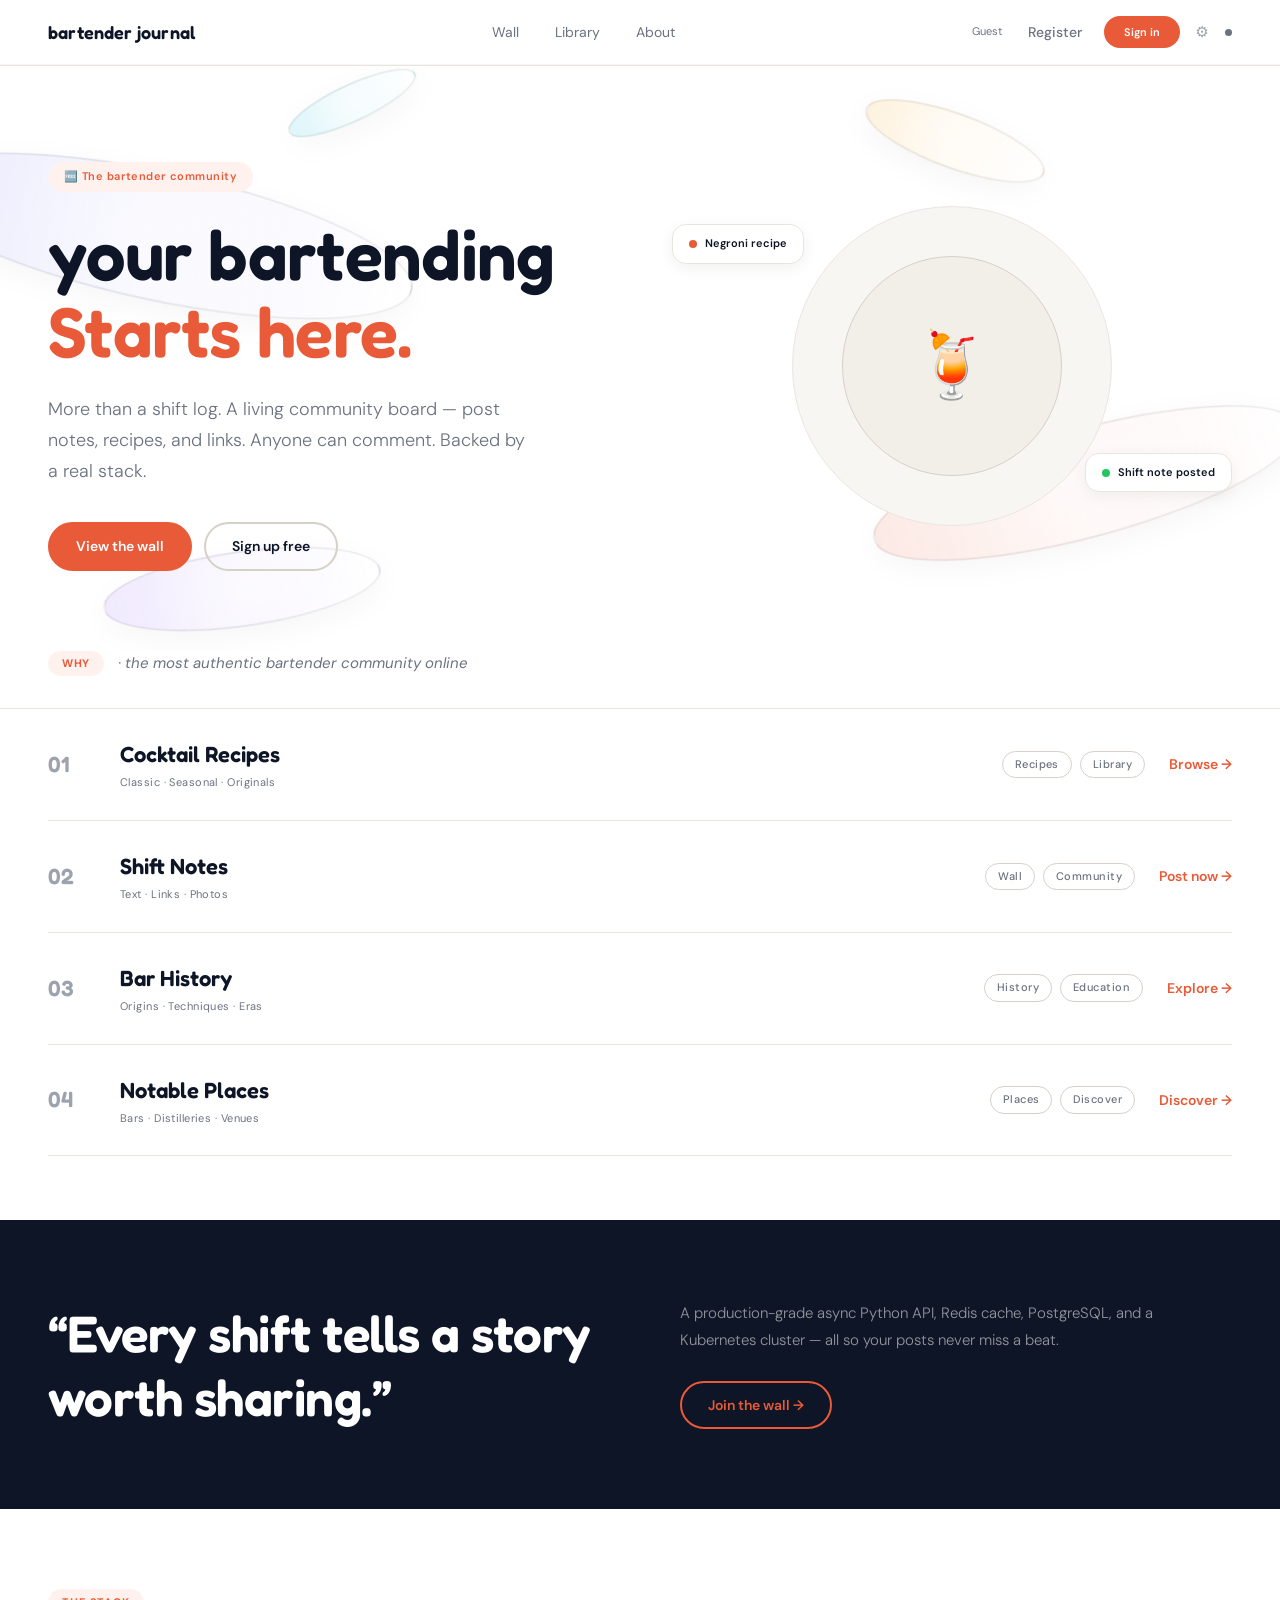
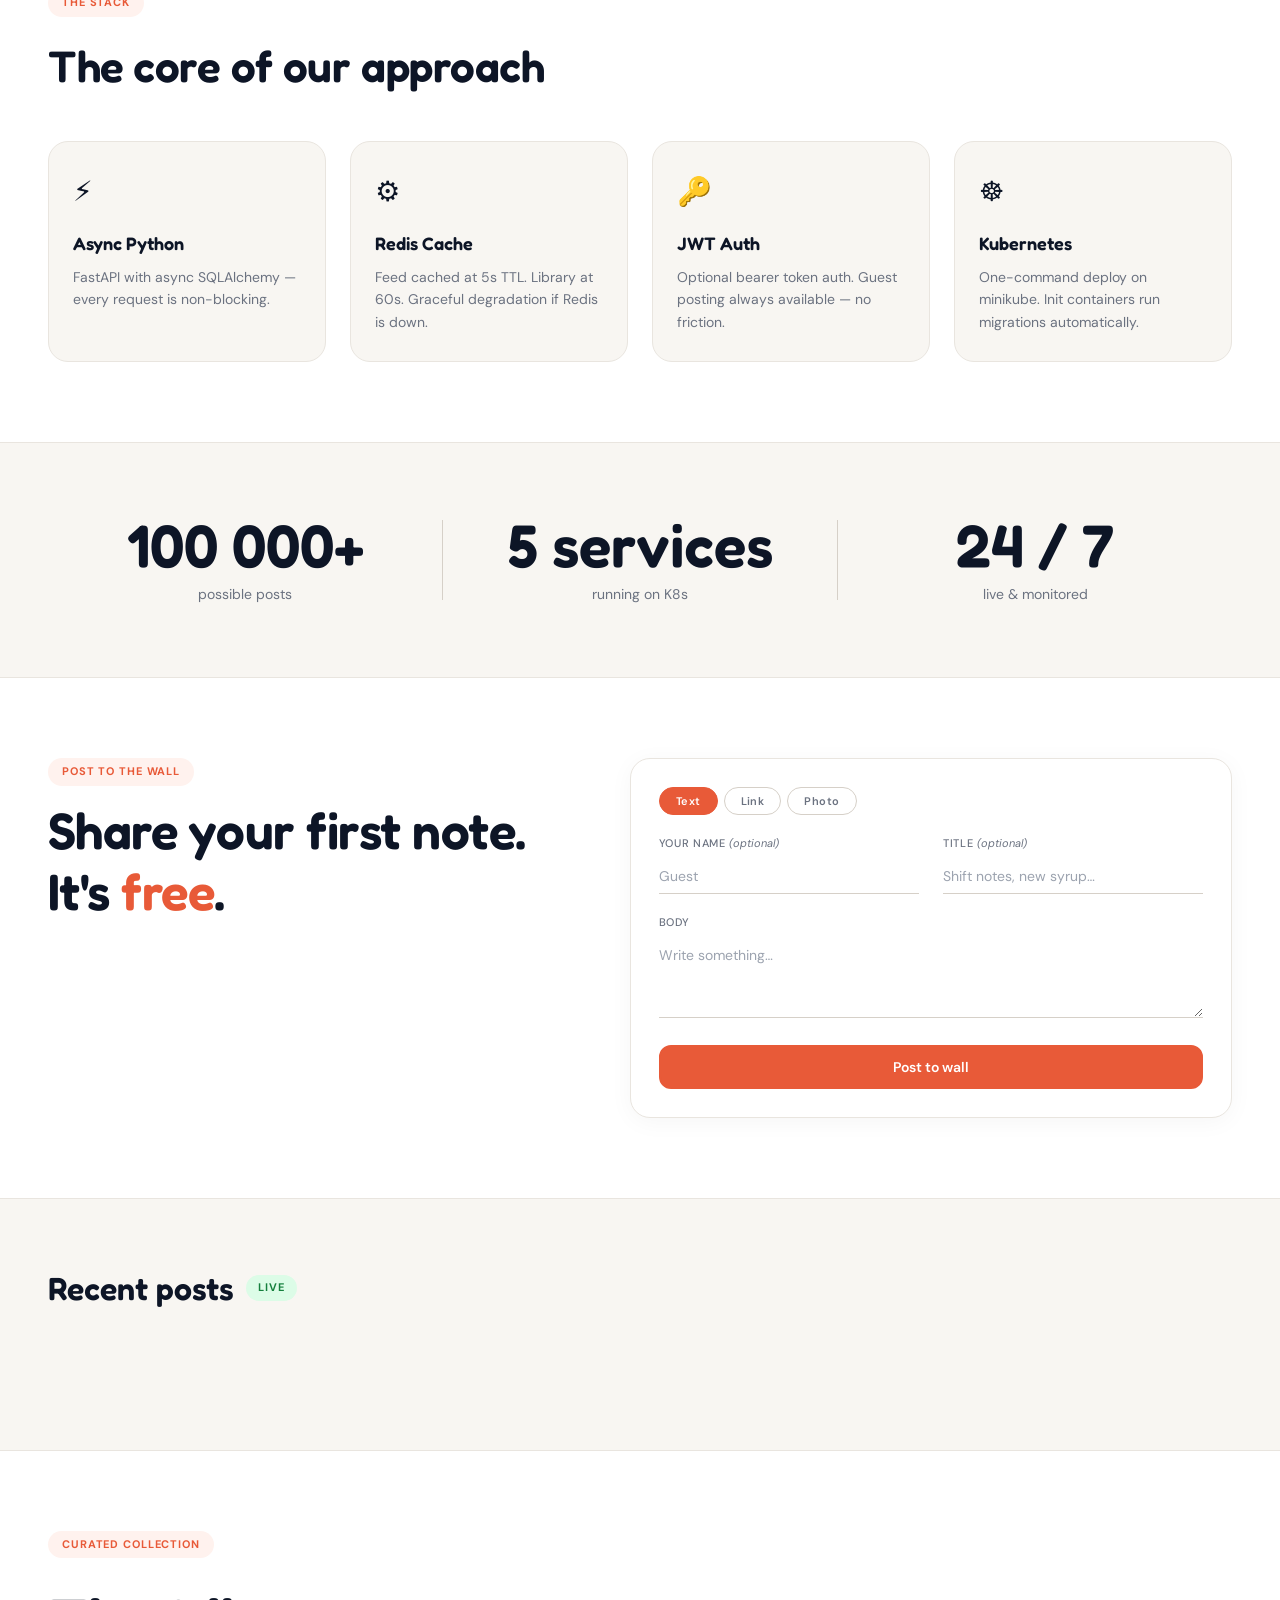
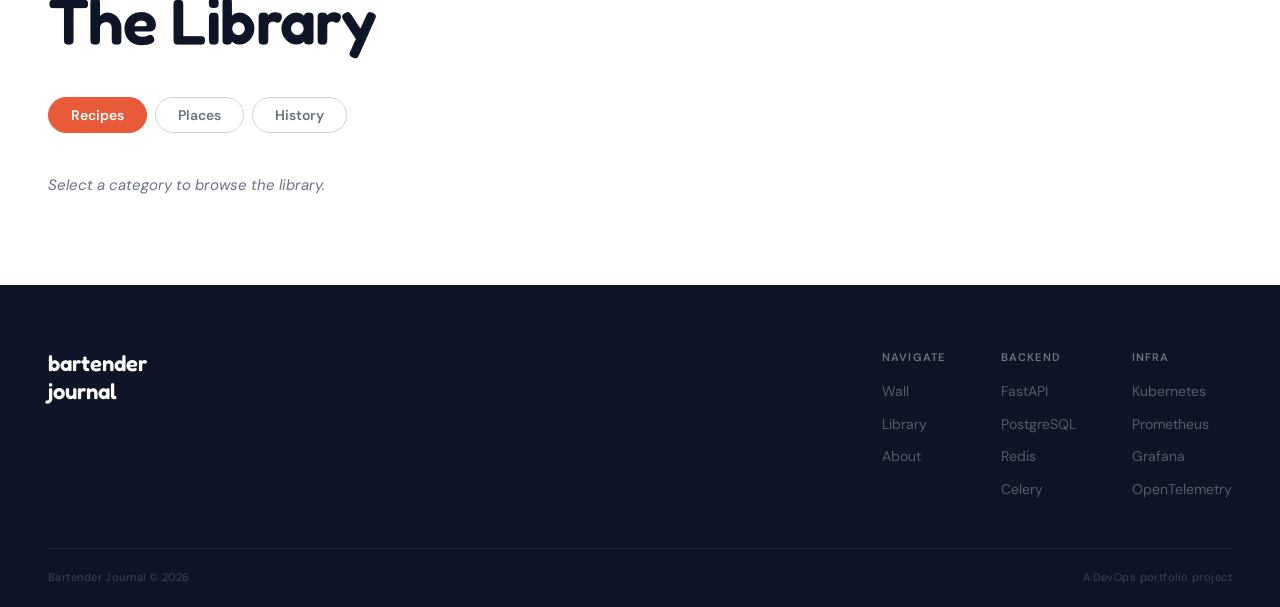
==== commit df0a961c: "feat: add animated background shapes to hero section Port HeroGeometric floating pill shapes to pure" ====
--- a/frontend/public/index.html
+++ b/frontend/public/index.html
@@ -40,6 +40,41 @@
 
     <!-- ── Hero ─────────────────────────────────────────────────────────── -->
     <section class="hero" id="about">
+
+      <!-- Animated background shapes (ported from HeroGeometric) -->
+      <div class="hero-shapes" aria-hidden="true">
+        <!-- Shape 1: indigo pill, top-left -->
+        <div class="shape-drop" style="--shape-rotate:12deg;--shape-delay:0.3s;left:-8%;top:18%">
+          <div class="shape-float" style="width:520px;height:130px">
+            <div class="shape-pill" style="background:linear-gradient(to right,rgba(99,102,241,0.13),transparent)"></div>
+          </div>
+        </div>
+        <!-- Shape 2: coral (brand accent), bottom-right -->
+        <div class="shape-drop" style="--shape-rotate:-15deg;--shape-delay:0.5s;right:-2%;top:62%">
+          <div class="shape-float" style="width:440px;height:110px">
+            <div class="shape-pill" style="background:linear-gradient(to right,rgba(232,90,56,0.13),transparent)"></div>
+          </div>
+        </div>
+        <!-- Shape 3: violet, bottom-left -->
+        <div class="shape-drop" style="--shape-rotate:-8deg;--shape-delay:0.4s;left:8%;bottom:4%">
+          <div class="shape-float" style="width:280px;height:76px">
+            <div class="shape-pill" style="background:linear-gradient(to right,rgba(139,92,246,0.13),transparent)"></div>
+          </div>
+        </div>
+        <!-- Shape 4: amber, top-right -->
+        <div class="shape-drop" style="--shape-rotate:20deg;--shape-delay:0.6s;right:18%;top:8%">
+          <div class="shape-float" style="width:190px;height:56px">
+            <div class="shape-pill" style="background:linear-gradient(to right,rgba(245,158,11,0.13),transparent)"></div>
+          </div>
+        </div>
+        <!-- Shape 5: cyan, top-center -->
+        <div class="shape-drop" style="--shape-rotate:-25deg;--shape-delay:0.7s;left:22%;top:3%">
+          <div class="shape-float" style="width:140px;height:38px">
+            <div class="shape-pill" style="background:linear-gradient(to right,rgba(6,182,212,0.13),transparent)"></div>
+          </div>
+        </div>
+      </div>
+
       <div class="hero-content">
         <div class="hero-pill">&#127379; The bartender community</div>
         <h1 class="hero-heading">
--- a/frontend/public/style.css
+++ b/frontend/public/style.css
@@ -239,6 +239,70 @@
   max-width: 1300px;
   margin: 0 auto;
   padding: 96px 48px 80px;
+  position: relative;
+  overflow: hidden;
+}
+
+/* Hero content and visual above shapes */
+.hero-content,
+.hero-visual {
+  position: relative;
+  z-index: 1;
+}
+
+/* ── Hero animated background shapes ────────────────────────────────────── */
+.hero-shapes {
+  position: absolute;
+  inset: 0;
+  pointer-events: none;
+  z-index: 0;
+  overflow: hidden;
+}
+
+/* Outer wrapper: handles drop-in with rotation */
+.shape-drop {
+  position: absolute;
+  animation: shapeDropIn 2.4s cubic-bezier(0.23, 0.86, 0.39, 0.96) both;
+  animation-delay: var(--shape-delay, 0s);
+}
+
+/* Inner wrapper: handles infinite float */
+.shape-float {
+  animation: shapeFloat 12s ease-in-out infinite;
+}
+
+/* Pill surface */
+.shape-pill {
+  width: 100%;
+  height: 100%;
+  border-radius: 50%;
+  border: 2px solid rgba(0, 0, 0, 0.07);
+  backdrop-filter: blur(2px);
+  box-shadow: 0 8px 32px 0 rgba(0, 0, 0, 0.04);
+  position: relative;
+}
+.shape-pill::after {
+  content: '';
+  position: absolute;
+  inset: 0;
+  border-radius: 50%;
+  background: radial-gradient(circle at 50% 50%, rgba(255, 255, 255, 0.55), transparent 70%);
+}
+
+@keyframes shapeDropIn {
+  from {
+    opacity: 0;
+    transform: translateY(-150px) rotate(calc(var(--shape-rotate, 0deg) - 15deg));
+  }
+  to {
+    opacity: 1;
+    transform: translateY(0) rotate(var(--shape-rotate, 0deg));
+  }
+}
+
+@keyframes shapeFloat {
+  0%, 100% { transform: translateY(0); }
+  50%       { transform: translateY(15px); }
 }
 .hero-pill {
   display: inline-flex;
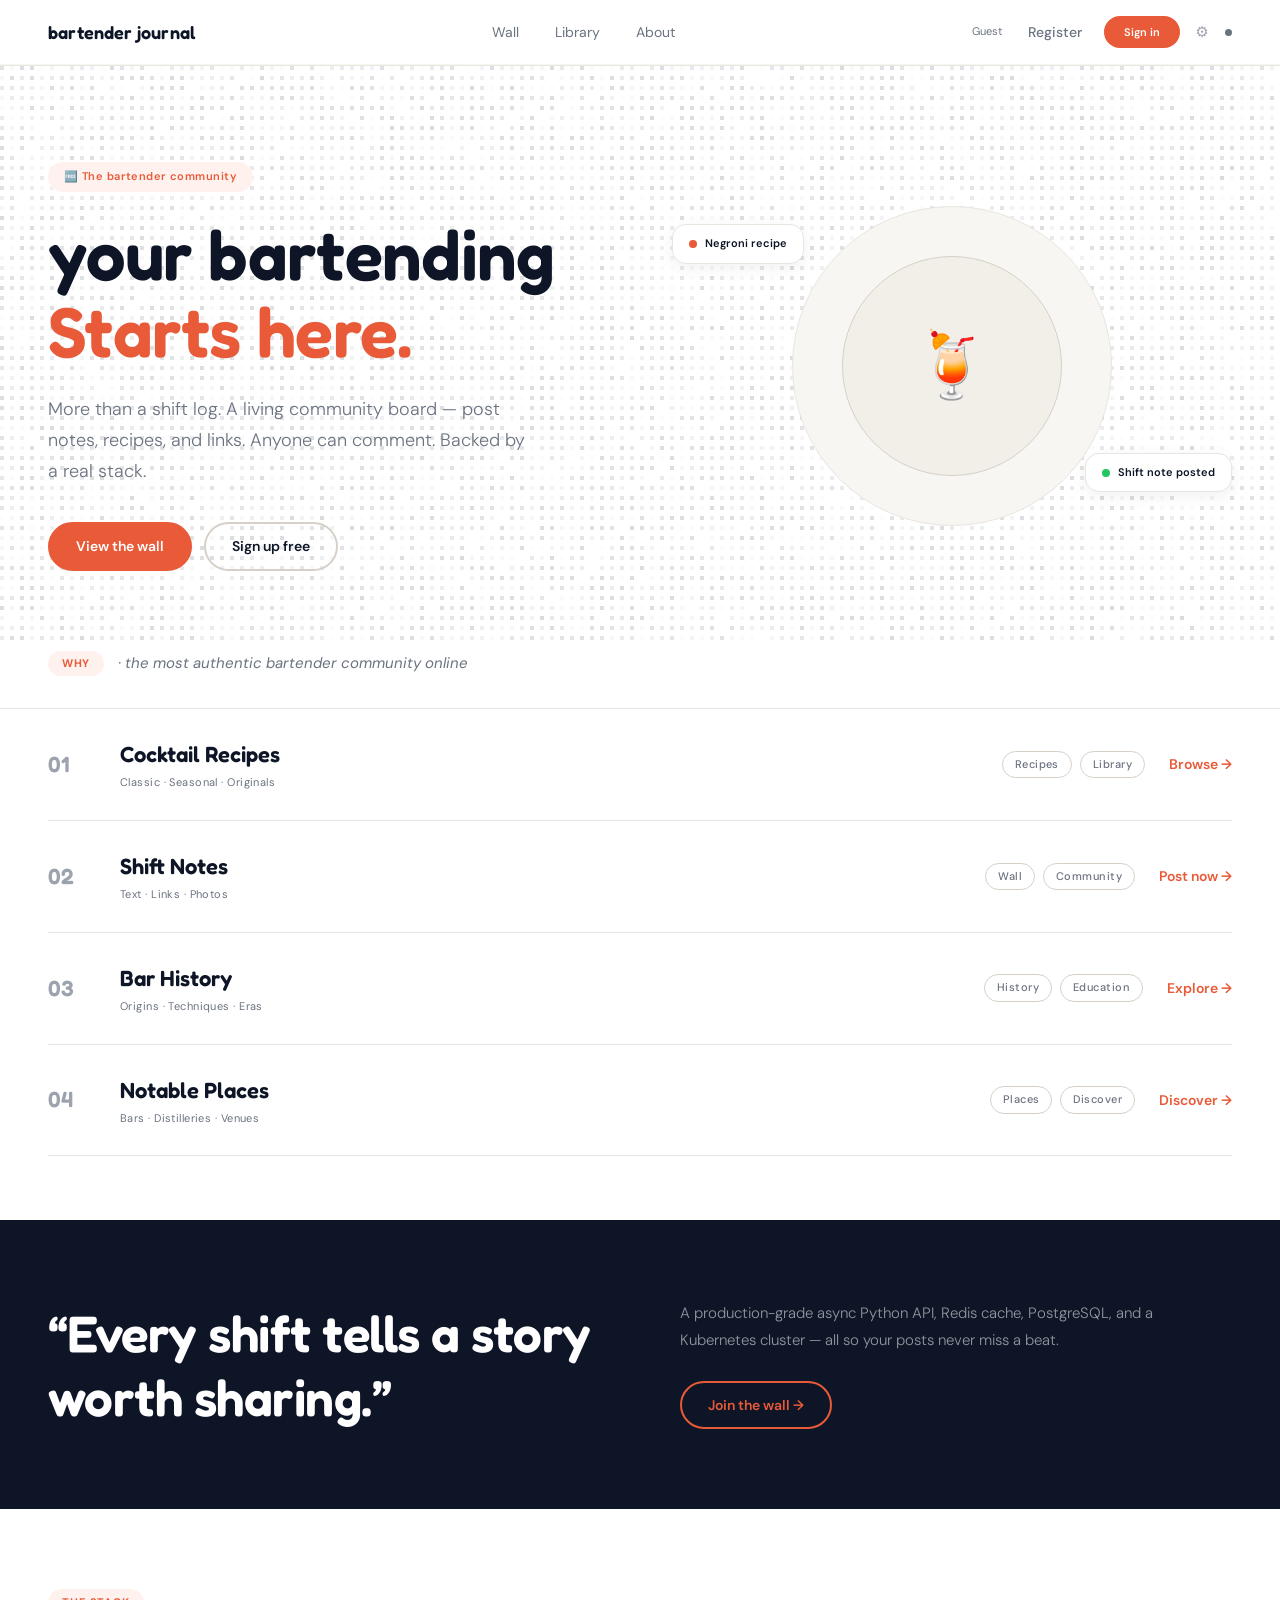
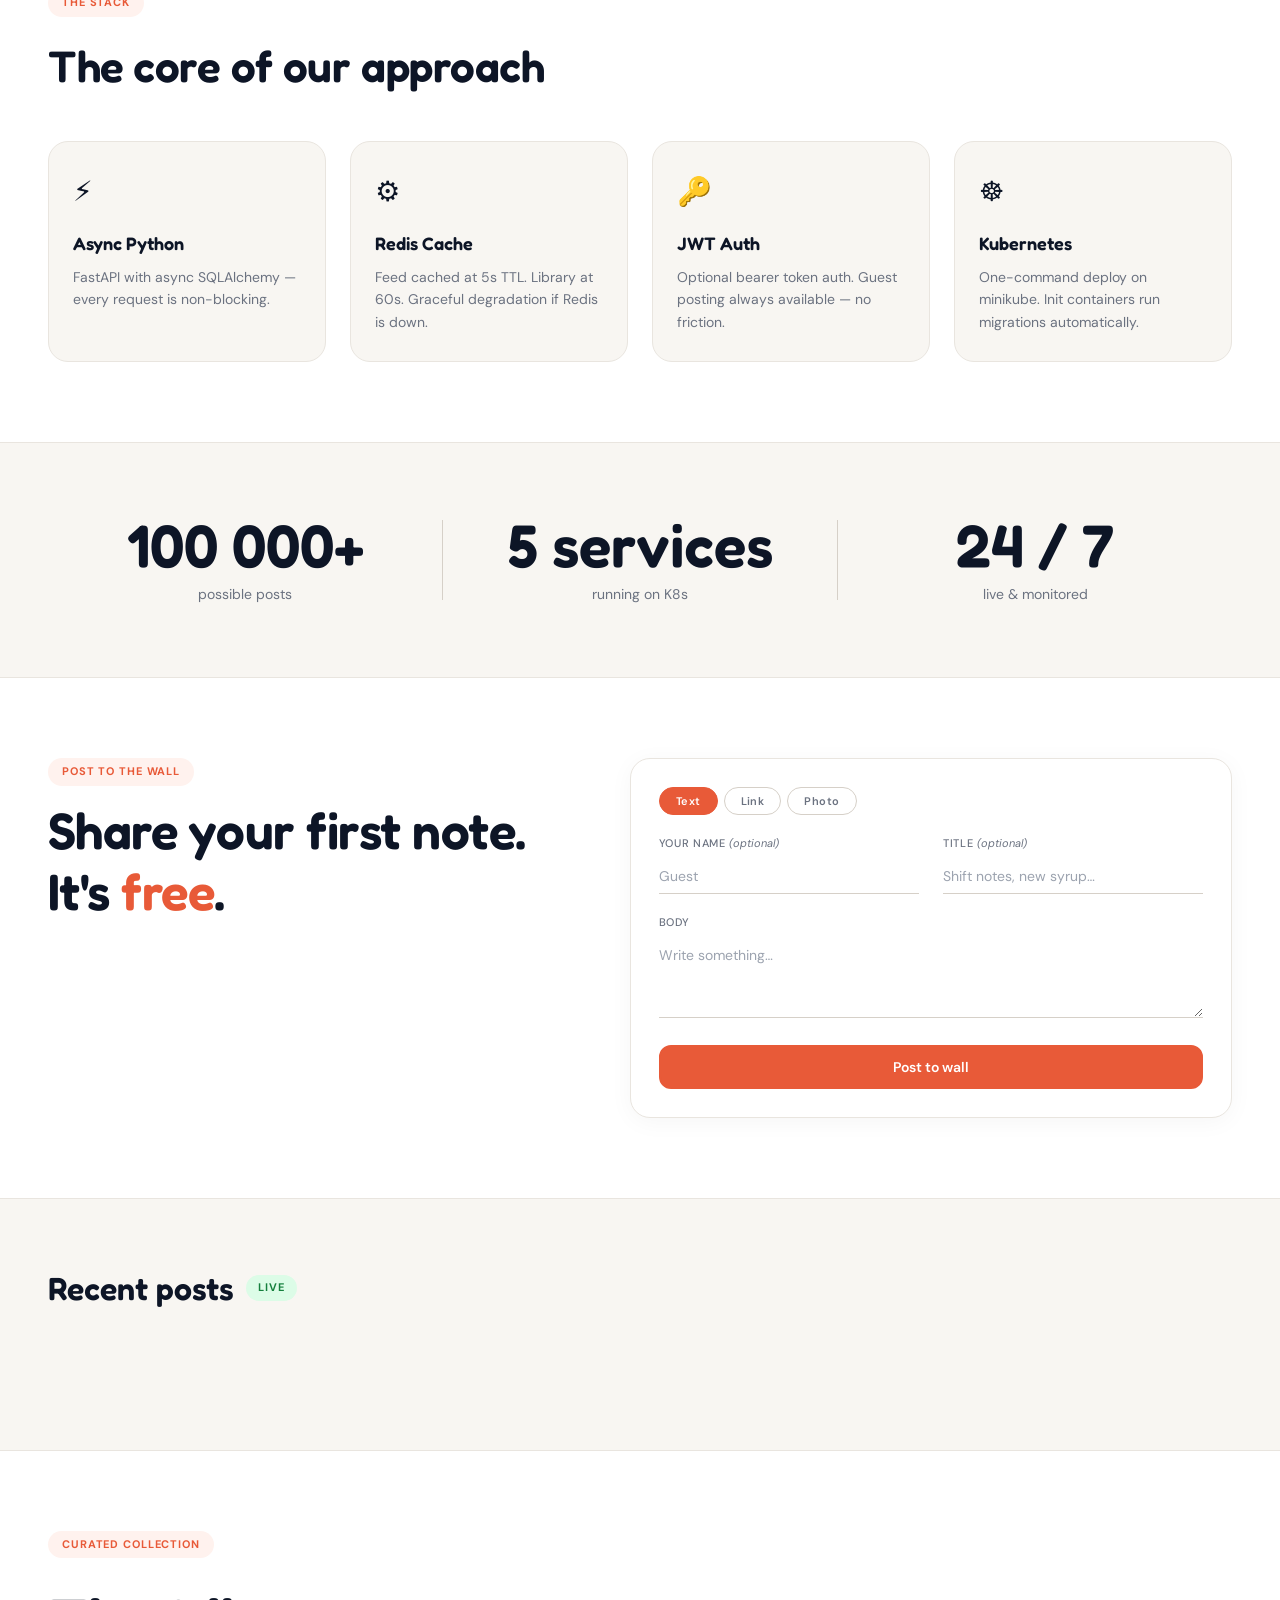
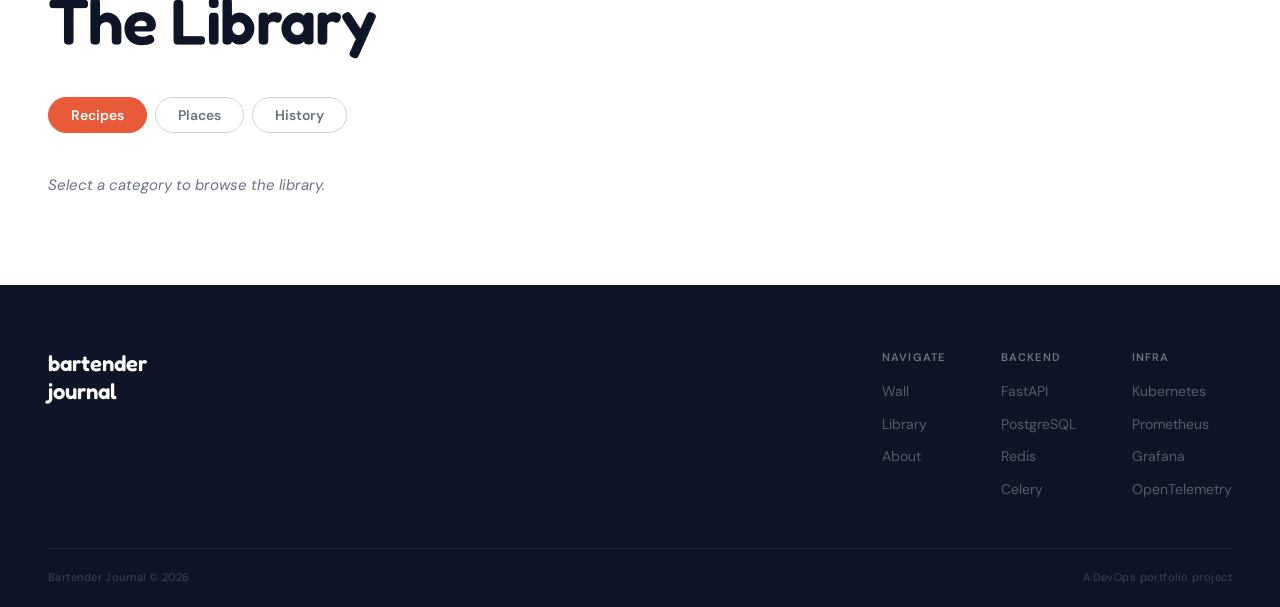
==== commit a1ef328c: "feat: replace hero shapes with flickering grid canvas background Port FlickeringGrid canvas componen" ====
--- a/frontend/public/index.html
+++ b/frontend/public/index.html
@@ -41,39 +41,8 @@
     <!-- ── Hero ─────────────────────────────────────────────────────────── -->
     <section class="hero" id="about">
 
-      <!-- Animated background shapes (ported from HeroGeometric) -->
-      <div class="hero-shapes" aria-hidden="true">
-        <!-- Shape 1: indigo pill, top-left -->
-        <div class="shape-drop" style="--shape-rotate:12deg;--shape-delay:0.3s;left:-8%;top:18%">
-          <div class="shape-float" style="width:520px;height:130px">
-            <div class="shape-pill" style="background:linear-gradient(to right,rgba(99,102,241,0.13),transparent)"></div>
-          </div>
-        </div>
-        <!-- Shape 2: coral (brand accent), bottom-right -->
-        <div class="shape-drop" style="--shape-rotate:-15deg;--shape-delay:0.5s;right:-2%;top:62%">
-          <div class="shape-float" style="width:440px;height:110px">
-            <div class="shape-pill" style="background:linear-gradient(to right,rgba(232,90,56,0.13),transparent)"></div>
-          </div>
-        </div>
-        <!-- Shape 3: violet, bottom-left -->
-        <div class="shape-drop" style="--shape-rotate:-8deg;--shape-delay:0.4s;left:8%;bottom:4%">
-          <div class="shape-float" style="width:280px;height:76px">
-            <div class="shape-pill" style="background:linear-gradient(to right,rgba(139,92,246,0.13),transparent)"></div>
-          </div>
-        </div>
-        <!-- Shape 4: amber, top-right -->
-        <div class="shape-drop" style="--shape-rotate:20deg;--shape-delay:0.6s;right:18%;top:8%">
-          <div class="shape-float" style="width:190px;height:56px">
-            <div class="shape-pill" style="background:linear-gradient(to right,rgba(245,158,11,0.13),transparent)"></div>
-          </div>
-        </div>
-        <!-- Shape 5: cyan, top-center -->
-        <div class="shape-drop" style="--shape-rotate:-25deg;--shape-delay:0.7s;left:22%;top:3%">
-          <div class="shape-float" style="width:140px;height:38px">
-            <div class="shape-pill" style="background:linear-gradient(to right,rgba(6,182,212,0.13),transparent)"></div>
-          </div>
-        </div>
-      </div>
+      <!-- Flickering grid background -->
+      <div id="heroGrid" class="hero-grid" aria-hidden="true"></div>
 
       <div class="hero-content">
         <div class="hero-pill">&#127379; The bartender community</div>
--- a/frontend/public/style.css
+++ b/frontend/public/style.css
@@ -243,66 +243,24 @@
   overflow: hidden;
 }
 
-/* Hero content and visual above shapes */
+/* Hero content and visual above grid */
 .hero-content,
 .hero-visual {
   position: relative;
   z-index: 1;
 }
 
-/* ── Hero animated background shapes ────────────────────────────────────── */
-.hero-shapes {
+/* ── Flickering grid background ─────────────────────────────────────────── */
+.hero-grid {
   position: absolute;
   inset: 0;
+  z-index: 0;
   pointer-events: none;
-  z-index: 0;
   overflow: hidden;
 }
-
-/* Outer wrapper: handles drop-in with rotation */
-.shape-drop {
-  position: absolute;
-  animation: shapeDropIn 2.4s cubic-bezier(0.23, 0.86, 0.39, 0.96) both;
-  animation-delay: var(--shape-delay, 0s);
-}
-
-/* Inner wrapper: handles infinite float */
-.shape-float {
-  animation: shapeFloat 12s ease-in-out infinite;
-}
-
-/* Pill surface */
-.shape-pill {
-  width: 100%;
-  height: 100%;
-  border-radius: 50%;
-  border: 2px solid rgba(0, 0, 0, 0.07);
-  backdrop-filter: blur(2px);
-  box-shadow: 0 8px 32px 0 rgba(0, 0, 0, 0.04);
-  position: relative;
-}
-.shape-pill::after {
-  content: '';
-  position: absolute;
-  inset: 0;
-  border-radius: 50%;
-  background: radial-gradient(circle at 50% 50%, rgba(255, 255, 255, 0.55), transparent 70%);
-}
-
-@keyframes shapeDropIn {
-  from {
-    opacity: 0;
-    transform: translateY(-150px) rotate(calc(var(--shape-rotate, 0deg) - 15deg));
-  }
-  to {
-    opacity: 1;
-    transform: translateY(0) rotate(var(--shape-rotate, 0deg));
-  }
-}
-
-@keyframes shapeFloat {
-  0%, 100% { transform: translateY(0); }
-  50%       { transform: translateY(15px); }
+.hero-grid canvas {
+  display: block;
+  pointer-events: none;
 }
 .hero-pill {
   display: inline-flex;
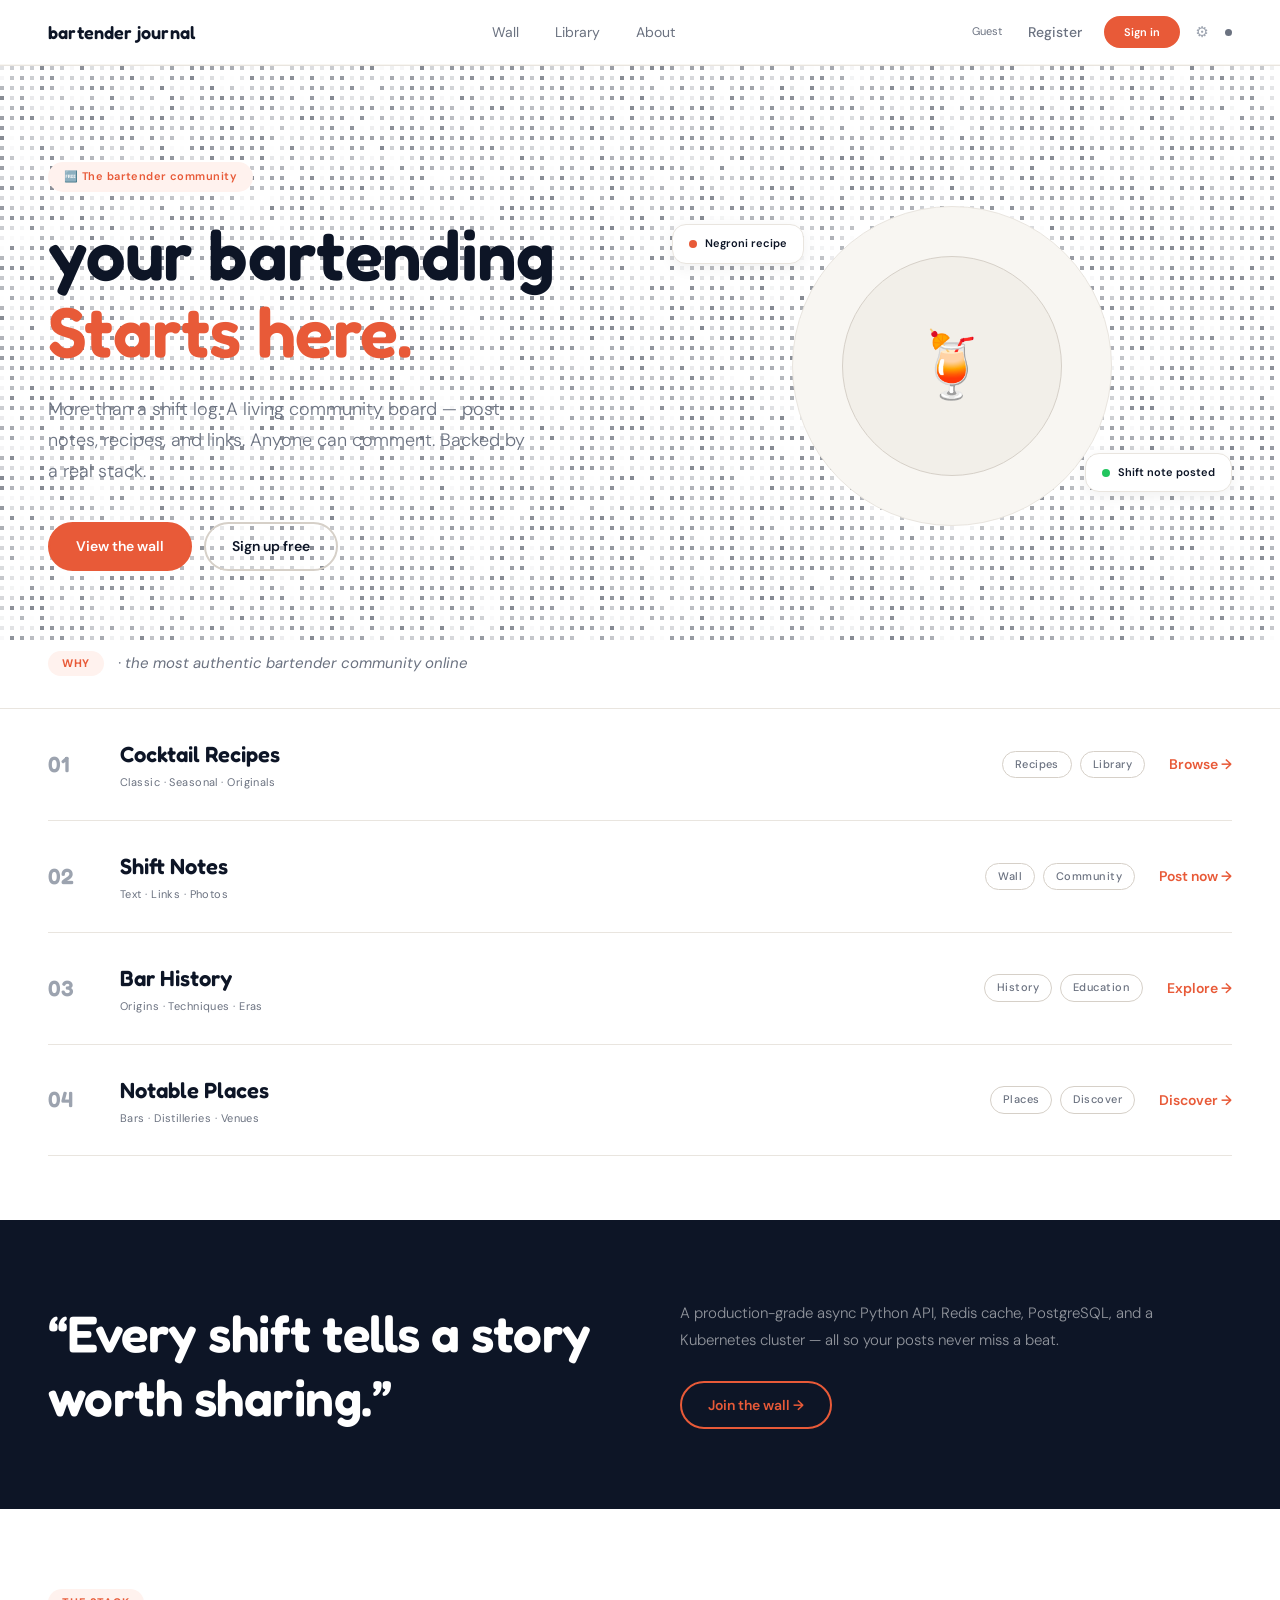
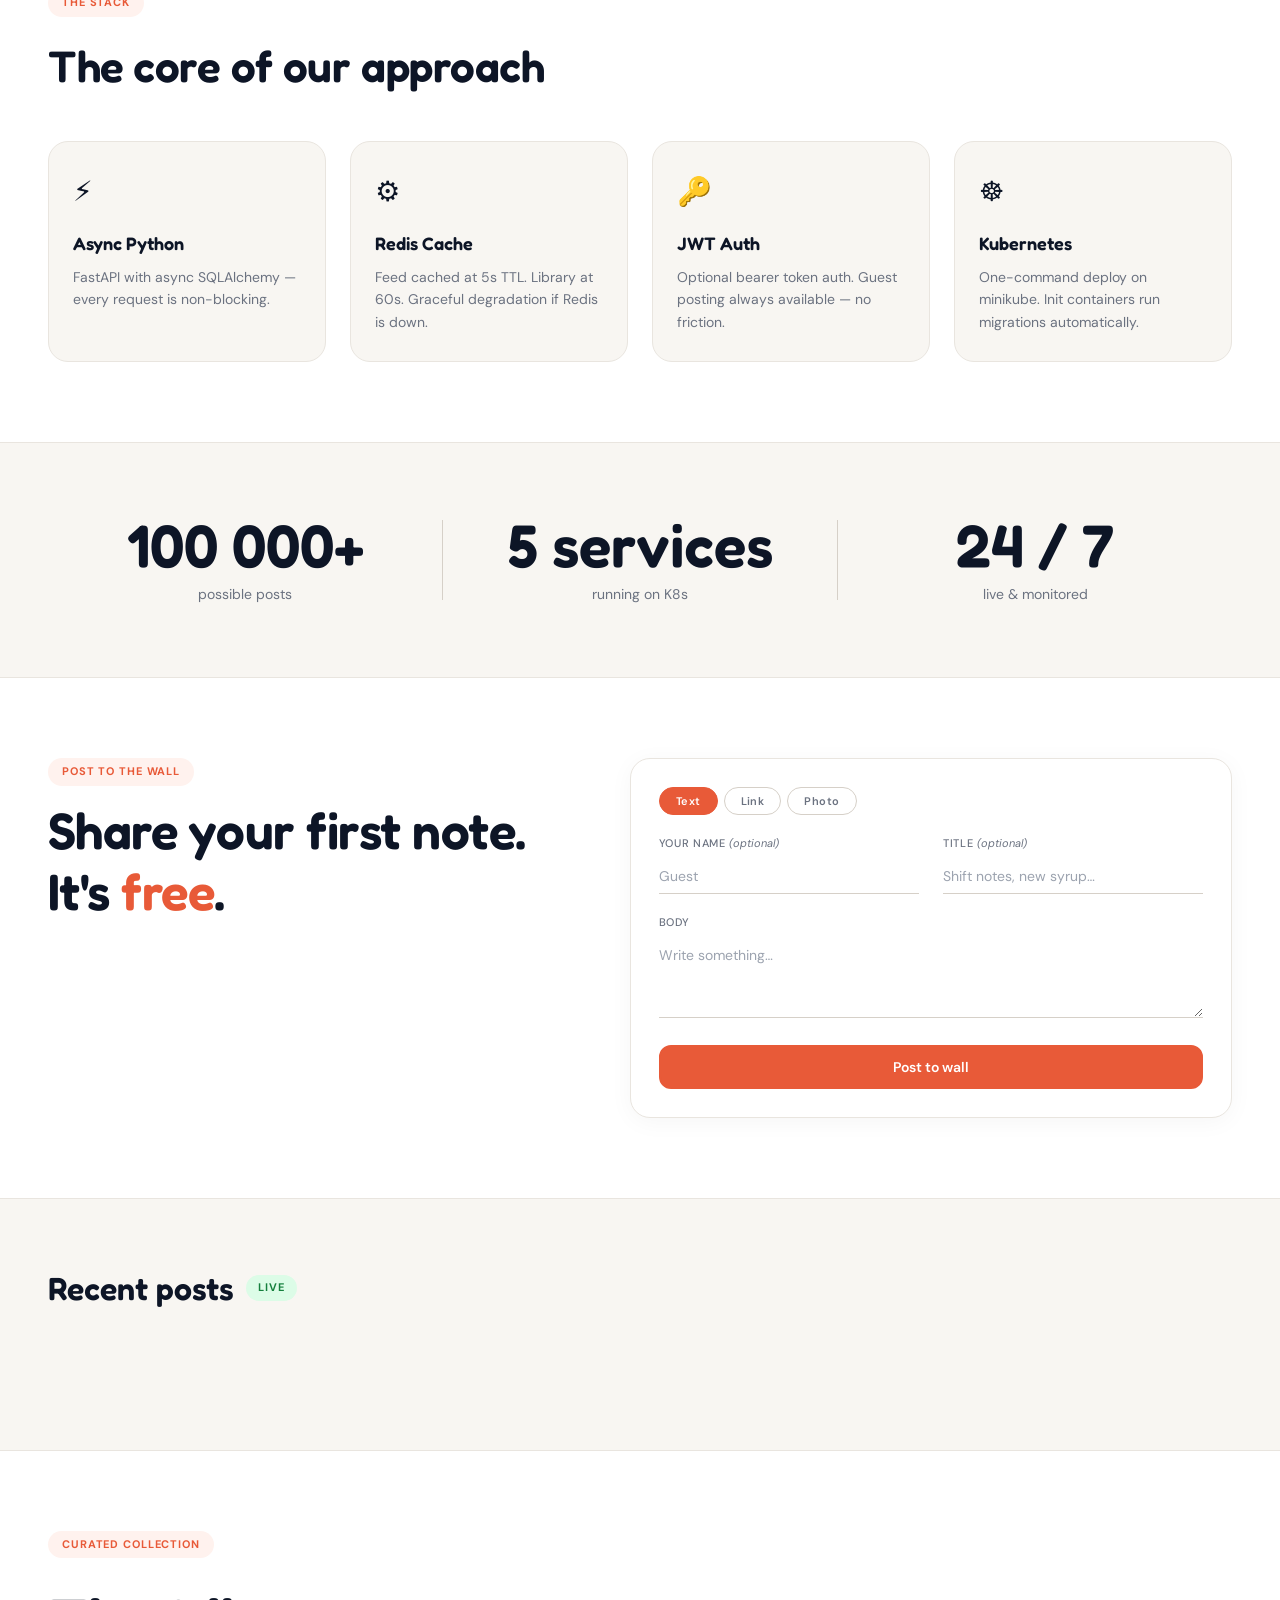
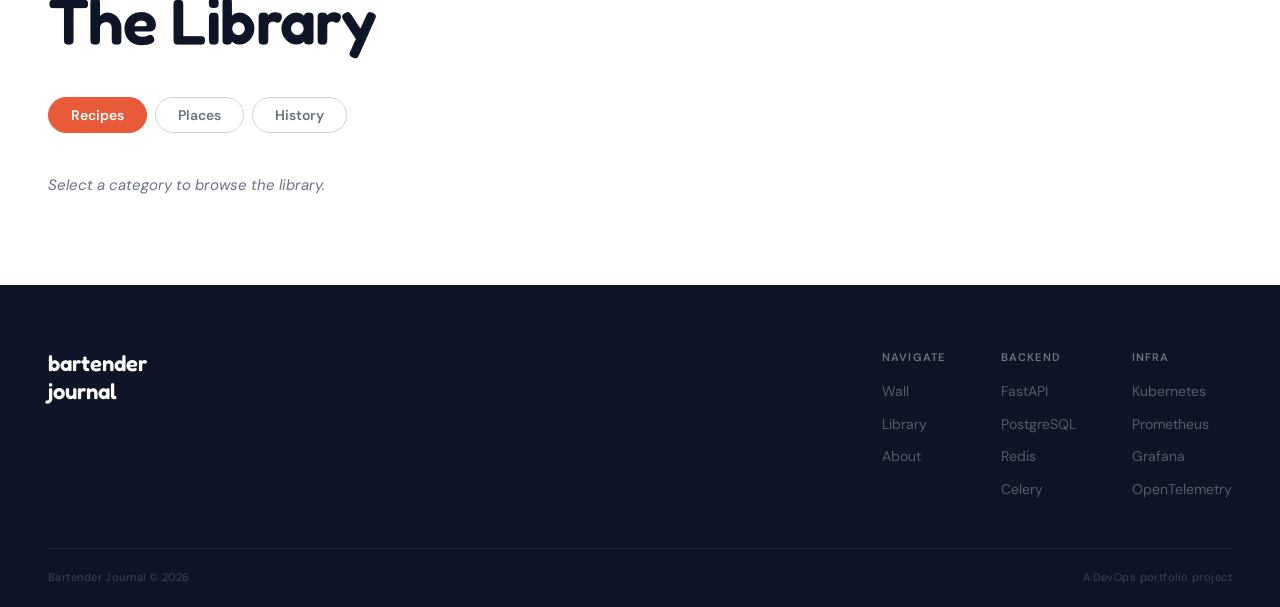
==== commit 8415db19: "feat: add SVG favicon with cocktail glass icon Replaces blank data:, placeholder with an inline SVG " ====
--- a/frontend/public/index.html
+++ b/frontend/public/index.html
@@ -4,7 +4,8 @@
     <meta charset="UTF-8" />
     <meta name="viewport" content="width=device-width, initial-scale=1.0" />
     <title>Bartender Journal</title>
-    <link rel="icon" href="data:," />
+    <link rel="icon" href="favicon.svg" type="image/svg+xml" />
+    <link rel="icon" href="data:," /><!-- fallback for browsers without SVG icon support -->
     <link rel="preconnect" href="https://fonts.googleapis.com" />
     <link rel="preconnect" href="https://fonts.gstatic.com" crossorigin />
     <link href="https://fonts.googleapis.com/css2?family=Fredoka:wght@400;500;600;700&family=DM+Sans:ital,opsz,wght@0,9..40,300;0,9..40,400;0,9..40,500;1,9..40,300&display=swap" rel="stylesheet" />
